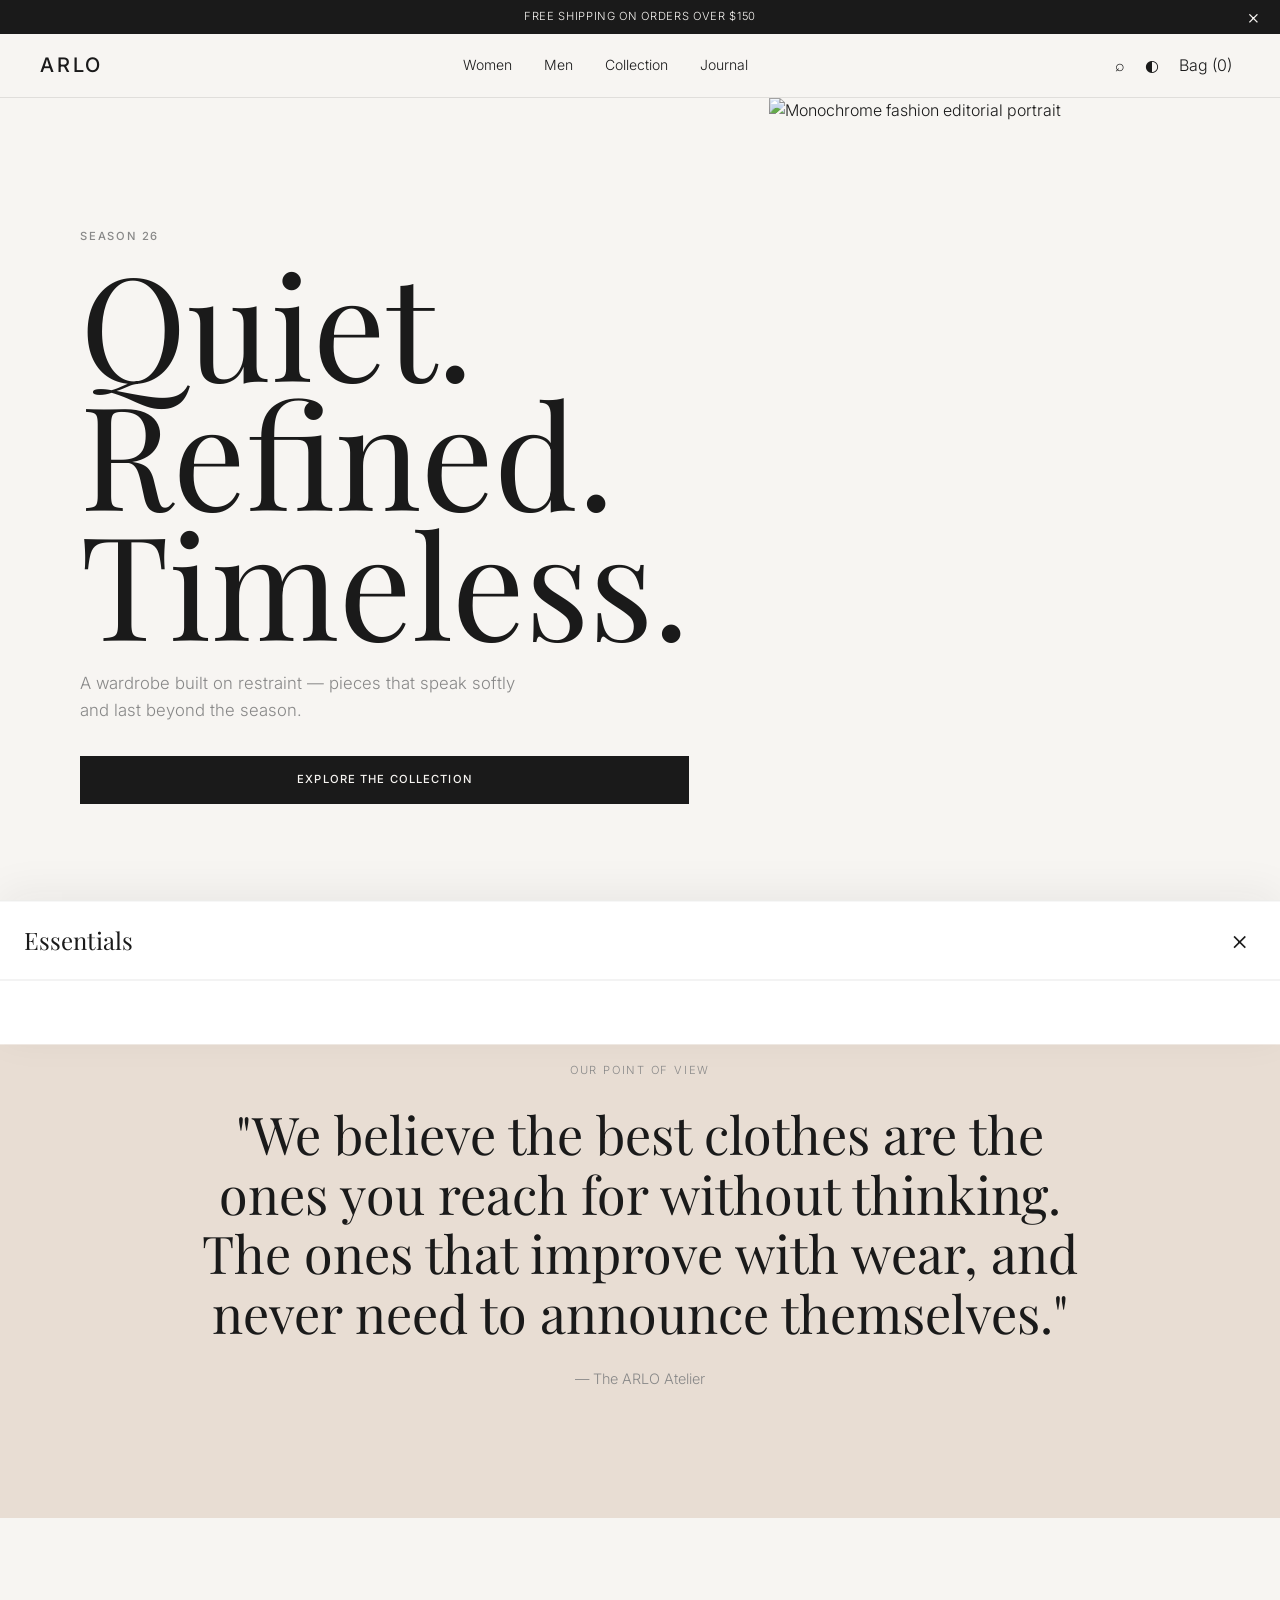
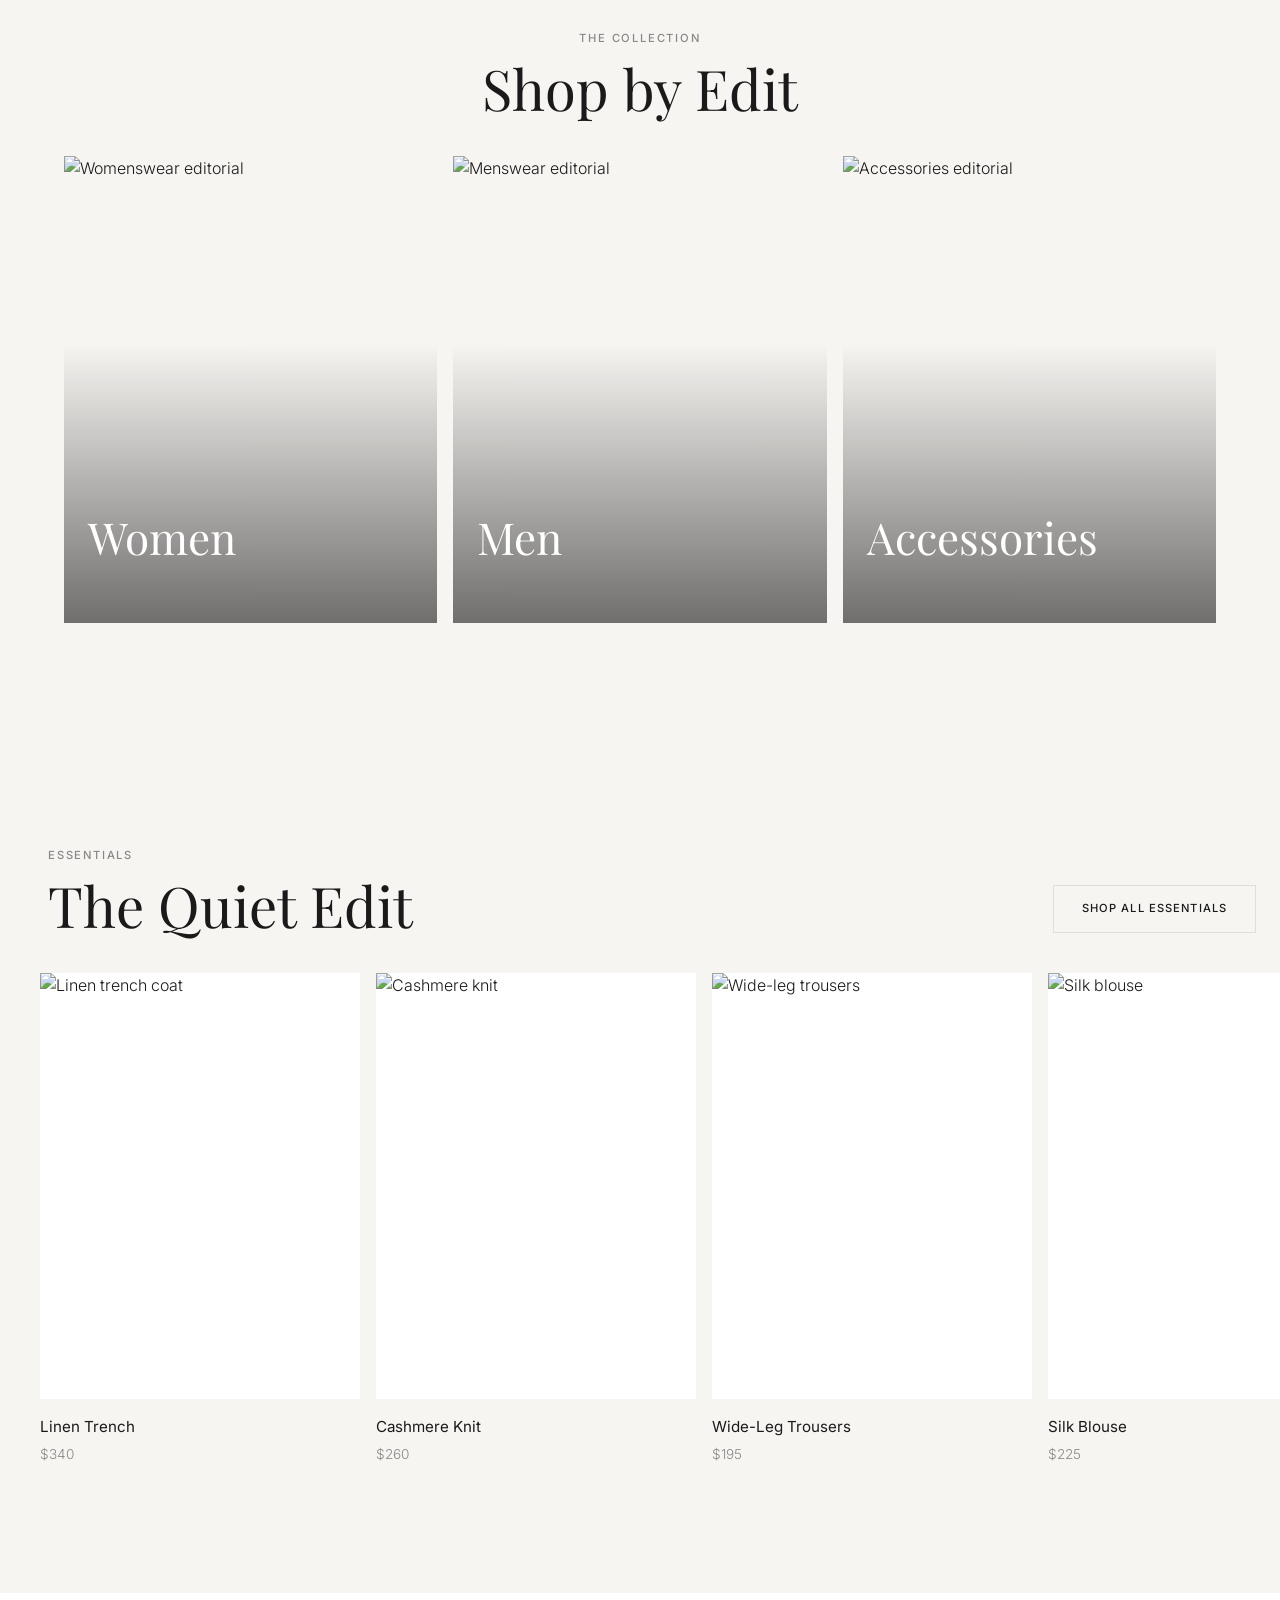
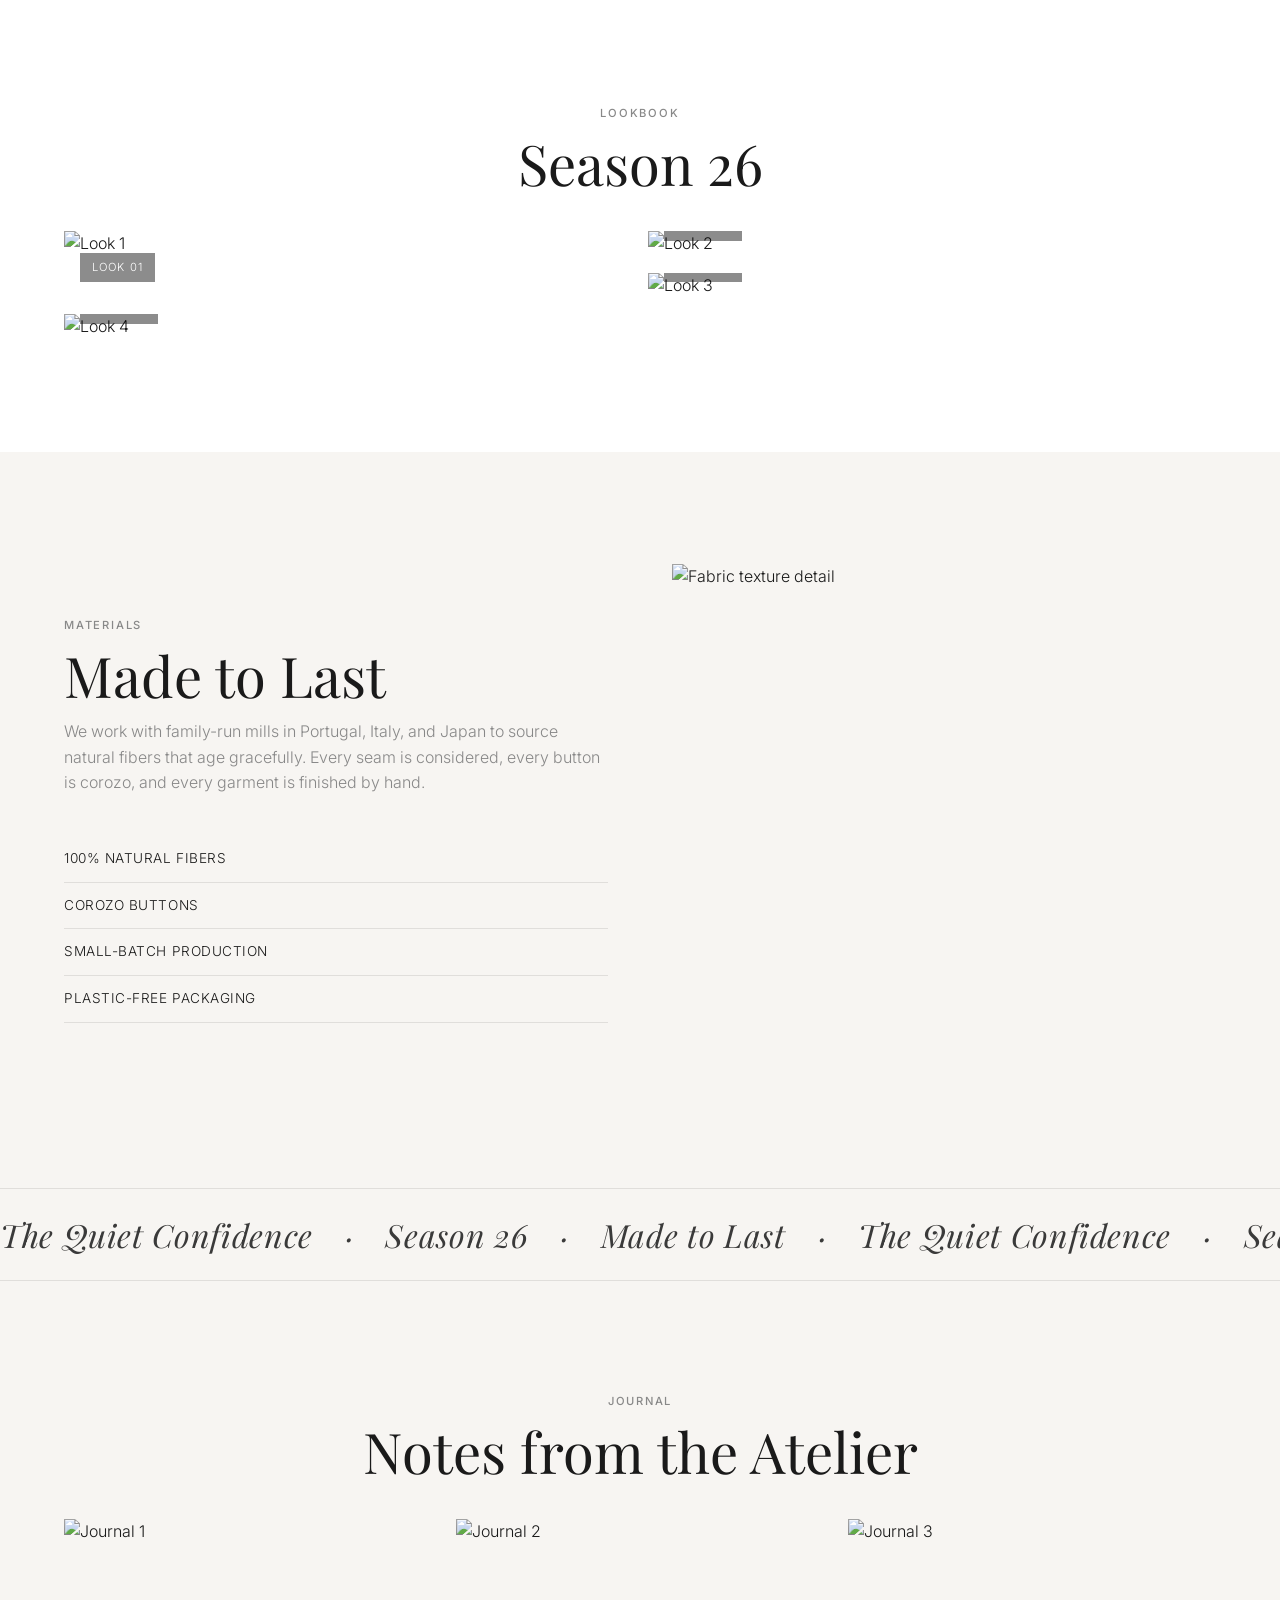
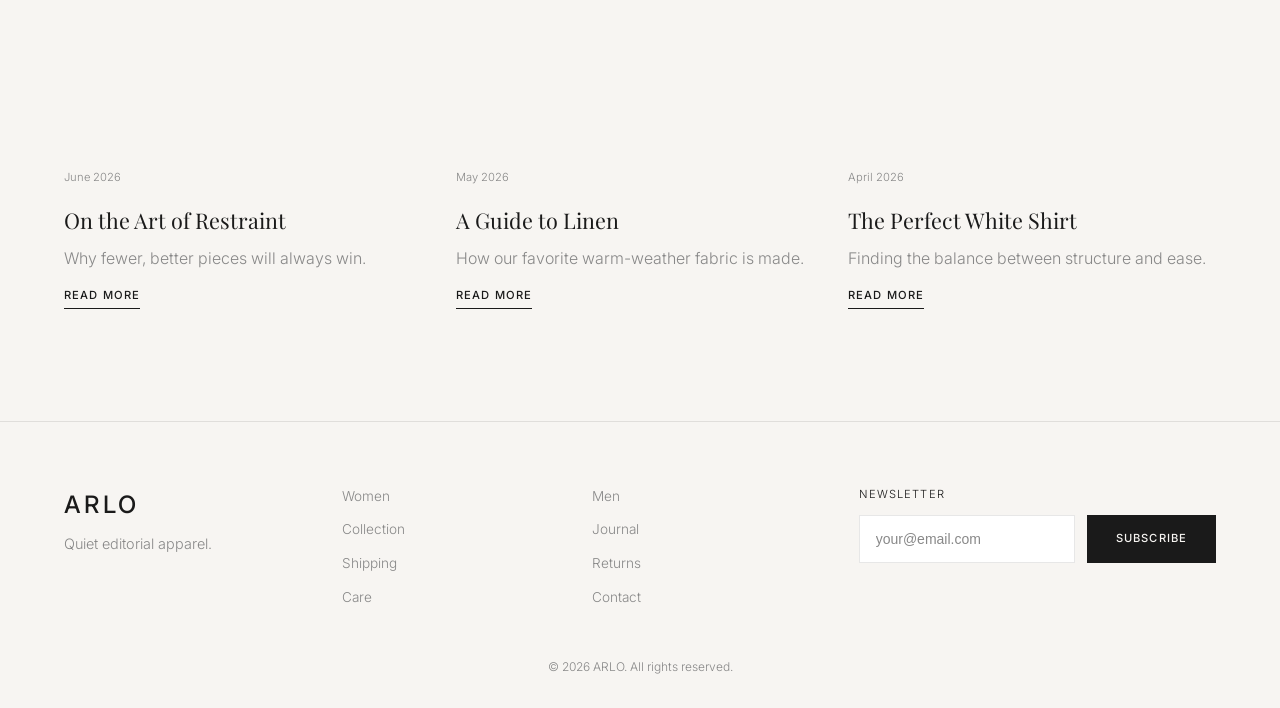
==== 01-arlo-editorial/index.html @ 158cc01c "Initial commit: 5 apparel e-commerce landing pages" ====
<!DOCTYPE html>
<html lang="en">
<head>
  <meta charset="UTF-8" />
  <meta name="viewport" content="width=device-width, initial-scale=1.0" />
  <title>ARLO — Quiet Editorial Apparel</title>
  <meta name="description" content="ARLO — quiet, monochrome editorial apparel built to last." />
  <link rel="preconnect" href="https://fonts.googleapis.com" />
  <link rel="preconnect" href="https://fonts.gstatic.com" crossorigin />
  <link href="https://fonts.googleapis.com/css2?family=Inter:wght@300;400;500&family=Playfair+Display:ital,wght@0,400;0,500;0,600;1,400;1,500&display=swap" rel="stylesheet" />
  <link rel="stylesheet" href="styles.css" />
</head>
<body>
  <div class="utility-bar" id="utility-bar" role="banner">
    <p>Free shipping on orders over $150</p>
    <button class="utility-close" id="utility-close" aria-label="Close announcement">×</button>
  </div>

  <header class="site-header" role="banner">
    <a href="#" class="logo" aria-label="ARLO home">ARLO</a>
    <nav class="main-nav" aria-label="Primary">
      <a href="#women">Women</a>
      <a href="#men">Men</a>
      <a href="#collection">Collection</a>
      <a href="#journal">Journal</a>
    </nav>
    <div class="header-actions">
      <button class="icon-btn" aria-label="Search">⌕</button>
      <button class="icon-btn" id="theme-toggle" aria-label="Toggle light and dark theme">◐</button>
      <button class="icon-btn" id="bag-btn" aria-label="Shopping bag">Bag (<span id="bag-count">0</span>)</button>
    </div>
  </header>

  <main id="main-content">
    <section class="split-hero" aria-label="Hero">
      <div class="split-hero__text">
        <p class="eyebrow">Season 26</p>
        <h1 class="split-hero__title">
          <span>Quiet.</span>
          <span>Refined.</span>
          <span>Timeless.</span>
        </h1>
        <p class="split-hero__copy">A wardrobe built on restraint — pieces that speak softly and last beyond the season.</p>
        <a href="#collection" class="btn">Explore the Collection</a>
      </div>
      <div class="split-hero__media">
        <img src="https://images.unsplash.com/photo-1509631179647-0177331693ae?auto=format&fit=crop&w=1600&q=80" alt="Monochrome fashion editorial portrait" />
      </div>
    </section>

    <section class="manifesto" aria-labelledby="manifesto-heading">
      <div class="manifesto__inner">
        <p class="manifesto__label">Our point of view</p>
        <h2 id="manifesto-heading" class="manifesto__quote">"We believe the best clothes are the ones you reach for without thinking. The ones that improve with wear, and never need to announce themselves."</h2>
        <p class="manifesto__sig">— The ARLO Atelier</p>
      </div>
    </section>

    <section class="categories" id="collection" aria-labelledby="categories-heading">
      <div class="section-header">
        <p class="eyebrow">The Collection</p>
        <h2 id="categories-heading" class="section-title">Shop by Edit</h2>
      </div>
      <div class="categories__grid">
        <a href="#" class="category-card">
          <img src="https://images.unsplash.com/photo-1515886657613-9f3515b0c78f?auto=format&fit=crop&w=800&q=80" alt="Womenswear editorial" />
          <div class="category-card__overlay">
            <span class="category-card__title">Women</span>
            <span class="category-card__cta">Explore →</span>
          </div>
        </a>
        <a href="#" class="category-card">
          <img src="https://images.unsplash.com/photo-1490481651871-ab68de25d43d?auto=format&fit=crop&w=800&q=80" alt="Menswear editorial" />
          <div class="category-card__overlay">
            <span class="category-card__title">Men</span>
            <span class="category-card__cta">Explore →</span>
          </div>
        </a>
        <a href="#" class="category-card">
          <img src="https://images.unsplash.com/photo-1550614000-4b9519e020c9?auto=format&fit=crop&w=800&q=80" alt="Accessories editorial" />
          <div class="category-card__overlay">
            <span class="category-card__title">Accessories</span>
            <span class="category-card__cta">Explore →</span>
          </div>
        </a>
      </div>
    </section>

    <section class="feature-products" aria-labelledby="feature-products-heading">
      <div class="feature-products__header">
        <div>
          <p class="eyebrow">Essentials</p>
          <h2 id="feature-products-heading" class="section-title">The Quiet Edit</h2>
        </div>
        <button class="btn btn--ghost" id="open-drawer">Shop All Essentials</button>
      </div>
      <div class="feature-products__scroll" id="feature-scroll">
        <article class="feature-product">
          <div class="feature-product__media">
            <img src="https://images.unsplash.com/photo-1544022613-e87ca75a784a?auto=format&fit=crop&w=600&q=80" alt="Linen trench coat" />
          </div>
          <h3>Linen Trench</h3>
          <p class="feature-product__price">$340</p>
        </article>
        <article class="feature-product">
          <div class="feature-product__media">
            <img src="https://images.unsplash.com/photo-1576566588028-4147f3842f27?auto=format&fit=crop&w=600&q=80" alt="Cashmere knit" />
          </div>
          <h3>Cashmere Knit</h3>
          <p class="feature-product__price">$260</p>
        </article>
        <article class="feature-product">
          <div class="feature-product__media">
            <img src="https://images.unsplash.com/photo-1594633312681-425c7b97ccd1?auto=format&fit=crop&w=600&q=80" alt="Wide-leg trousers" />
          </div>
          <h3>Wide-Leg Trousers</h3>
          <p class="feature-product__price">$195</p>
        </article>
        <article class="feature-product">
          <div class="feature-product__media">
            <img src="https://images.unsplash.com/photo-1564257631407-4deb1f99d992?auto=format&fit=crop&w=600&q=80" alt="Silk blouse" />
          </div>
          <h3>Silk Blouse</h3>
          <p class="feature-product__price">$225</p>
        </article>
        <article class="feature-product">
          <div class="feature-product__media">
            <img src="https://images.unsplash.com/photo-1434389677669-e08b4cac3105?auto=format&fit=crop&w=600&q=80" alt="Merino scarf" />
          </div>
          <h3>Merino Scarf</h3>
          <p class="feature-product__price">$95</p>
        </article>
        <article class="feature-product">
          <div class="feature-product__media">
            <img src="https://images.unsplash.com/photo-1591047139829-d91aecb6caea?auto=format&fit=crop&w=600&q=80" alt="Tailored blazer" />
          </div>
          <h3>Tailored Blazer</h3>
          <p class="feature-product__price">$420</p>
        </article>
      </div>
    </section>

    <section class="lookbook" aria-labelledby="lookbook-heading">
      <div class="lookbook__header">
        <p class="eyebrow">Lookbook</p>
        <h2 id="lookbook-heading" class="section-title">Season 26</h2>
      </div>
      <div class="lookbook__grid">
        <figure class="lookbook__item lookbook__item--tall">
          <img src="https://images.unsplash.com/photo-1485968579580-b6d095142e6e?auto=format&fit=crop&w=800&q=80" alt="Look 1" />
          <figcaption>Look 01</figcaption>
        </figure>
        <figure class="lookbook__item">
          <img src="https://images.unsplash.com/photo-1469334031218-e382a71b716b?auto=format&fit=crop&w=800&q=80" alt="Look 2" />
          <figcaption>Look 02</figcaption>
        </figure>
        <figure class="lookbook__item">
          <img src="https://images.unsplash.com/photo-1525507119028-ed4c629a60a3?auto=format&fit=crop&w=800&q=80" alt="Look 3" />
          <figcaption>Look 03</figcaption>
        </figure>
        <figure class="lookbook__item lookbook__item--wide">
          <img src="https://images.unsplash.com/photo-1445205170230-053b83016050?auto=format&fit=crop&w=1200&q=80" alt="Look 4" />
          <figcaption>Look 04</figcaption>
        </figure>
      </div>
    </section>

    <section class="craft" aria-labelledby="craft-heading">
      <div class="craft__inner">
        <div class="craft__text">
          <p class="eyebrow">Materials</p>
          <h2 id="craft-heading" class="section-title">Made to Last</h2>
          <p>We work with family-run mills in Portugal, Italy, and Japan to source natural fibers that age gracefully. Every seam is considered, every button is corozo, and every garment is finished by hand.</p>
          <ul class="craft__list">
            <li>100% natural fibers</li>
            <li>Corozo buttons</li>
            <li>Small-batch production</li>
            <li>Plastic-free packaging</li>
          </ul>
        </div>
        <div class="craft__media">
          <img src="https://images.unsplash.com/photo-1558171813-4c088753af8f?auto=format&fit=crop&w=1000&q=80" alt="Fabric texture detail" />
        </div>
      </div>
    </section>

    <section class="marquee" aria-label="Scrolling tagline">
      <div class="marquee-track">
        <span>The Quiet Confidence</span>
        <span>·</span>
        <span>Season 26</span>
        <span>·</span>
        <span>Made to Last</span>
        <span>·</span>
        <span>The Quiet Confidence</span>
        <span>·</span>
        <span>Season 26</span>
        <span>·</span>
        <span>Made to Last</span>
        <span>·</span>
      </div>
    </section>

    <section class="journal" id="journal" aria-labelledby="journal-heading">
      <div class="section-header">
        <p class="eyebrow">Journal</p>
        <h2 id="journal-heading" class="section-title">Notes from the Atelier</h2>
      </div>
      <div class="journal__grid">
        <article class="journal-card">
          <img src="https://images.unsplash.com/photo-1503342217505-b0a15ec3261c?auto=format&fit=crop&w=800&q=80" alt="Journal 1" />
          <p class="journal-card__date">June 2026</p>
          <h3>On the Art of Restraint</h3>
          <p>Why fewer, better pieces will always win.</p>
          <a href="#" class="text-link">Read more</a>
        </article>
        <article class="journal-card">
          <img src="https://images.unsplash.com/photo-1529139574466-a302d27c1d8b?auto=format&fit=crop&w=800&q=80" alt="Journal 2" />
          <p class="journal-card__date">May 2026</p>
          <h3>A Guide to Linen</h3>
          <p>How our favorite warm-weather fabric is made.</p>
          <a href="#" class="text-link">Read more</a>
        </article>
        <article class="journal-card">
          <img src="https://images.unsplash.com/photo-1483985988355-763728e1935b?auto=format&fit=crop&w=800&q=80" alt="Journal 3" />
          <p class="journal-card__date">April 2026</p>
          <h3>The Perfect White Shirt</h3>
          <p>Finding the balance between structure and ease.</p>
          <a href="#" class="text-link">Read more</a>
        </article>
      </div>
    </section>
  </main>

  <footer class="site-footer" role="contentinfo">
    <div class="site-footer__grid">
      <div>
        <p class="footer-logo">ARLO</p>
        <p class="footer-tagline">Quiet editorial apparel.</p>
      </div>
      <nav class="footer-links" aria-label="Footer">
        <a href="#">Women</a>
        <a href="#">Men</a>
        <a href="#">Collection</a>
        <a href="#">Journal</a>
        <a href="#">Shipping</a>
        <a href="#">Returns</a>
        <a href="#">Care</a>
        <a href="#">Contact</a>
      </nav>
      <form class="newsletter" onsubmit="event.preventDefault();">
        <label for="newsletter-email">Newsletter</label>
        <div class="newsletter__row">
          <input id="newsletter-email" type="email" placeholder="your@email.com" autocomplete="email" />
          <button type="submit" class="btn">Subscribe</button>
        </div>
      </form>
    </div>
    <p class="copyright">© 2026 ARLO. All rights reserved.</p>
  </footer>

  <div class="drawer-backdrop" id="drawer-backdrop" aria-hidden="true"></div>
  <aside class="product-drawer" id="product-drawer" role="dialog" aria-modal="true" aria-labelledby="drawer-title" aria-hidden="true">
    <div class="drawer-header">
      <h2 id="drawer-title">Essentials</h2>
      <button class="drawer-close" id="drawer-close" aria-label="Close drawer">×</button>
    </div>
    <div class="drawer-grid" id="drawer-grid">
      <!-- Populated by JS -->
    </div>
  </aside>

  <script src="script.js"></script>
</body>
</html>
---- 01-arlo-editorial/styles.css ----
:root {
  --bg: #F7F5F2;
  --text: #1A1A1A;
  --text-inverse: #F7F5F2;
  --accent: #E8DDD3;
  --muted: #888888;
  --surface: #FFFFFF;
  --surface-raised: #FFFFFF;
  --border: rgba(26, 26, 26, 0.10);
  --overlay: rgba(26, 26, 26, 0.35);
  --shadow: rgba(26, 26, 26, 0.06);

  --font-serif: "Playfair Display", Georgia, serif;
  --font-sans: "Inter", system-ui, -apple-system, BlinkMacSystemFont, "Segoe UI", Roboto, sans-serif;

  --ease-out: cubic-bezier(0.25, 0.46, 0.45, 0.94);
  --header-height: 4rem;
}

[data-theme="dark"] {
  --bg: #1A1A1A;
  --text: #F7F5F2;
  --text-inverse: #1A1A1A;
  --accent: #2A2A2A;
  --muted: #999999;
  --surface: #222222;
  --surface-raised: #2A2A2A;
  --border: rgba(247, 245, 242, 0.10);
  --overlay: rgba(0, 0, 0, 0.55);
  --shadow: rgba(0, 0, 0, 0.35);
}

* { box-sizing: border-box; }

html { scroll-behavior: smooth; }

body {
  margin: 0;
  font-family: var(--font-sans);
  font-weight: 300;
  color: var(--text);
  background: var(--bg);
  line-height: 1.6;
  transition: background-color 0.35s var(--ease-out), color 0.35s var(--ease-out);
}

img { display: block; max-width: 100%; height: auto; }
button { font: inherit; cursor: pointer; }
a { color: inherit; text-decoration: none; }

:focus-visible { outline: 2px solid var(--text); outline-offset: 2px; }

.sr-only {
  position: absolute; width: 1px; height: 1px; padding: 0; margin: -1px;
  overflow: hidden; clip: rect(0, 0, 0, 0); white-space: nowrap; border: 0;
}

/* Utility bar */
.utility-bar {
  position: relative;
  display: flex; align-items: center; justify-content: center;
  padding: 0.5rem 1rem;
  font-size: 0.7rem; letter-spacing: 0.06em; text-transform: uppercase;
  background: var(--text); color: var(--text-inverse);
  transition: margin 0.3s var(--ease-out), opacity 0.3s var(--ease-out);
}
.utility-bar.is-hidden { opacity: 0; margin-top: -2rem; pointer-events: none; }
.utility-bar p { margin: 0; }
.utility-close {
  position: absolute; right: 0.75rem; top: 50%; transform: translateY(-50%);
  background: transparent; border: none; color: inherit; font-size: 1.25rem;
  line-height: 1; padding: 0.25rem 0.5rem;
}

/* Header */
.site-header {
  position: sticky; top: 0; z-index: 100;
  display: flex; align-items: center; justify-content: space-between;
  height: var(--header-height); padding: 0 1rem;
  background: rgba(247, 245, 242, 0.92);
  border-bottom: 1px solid var(--border);
  backdrop-filter: blur(8px);
  transition: background-color 0.35s var(--ease-out), border-color 0.35s var(--ease-out);
}
[data-theme="dark"] .site-header { background: rgba(26, 26, 26, 0.92); }

.logo {
  font-family: var(--font-sans); font-size: 1.25rem; font-weight: 500;
  letter-spacing: 0.14em;
}
.main-nav { display: none; gap: 2rem; font-size: 0.875rem; }
.main-nav a { position: relative; padding: 0.25rem 0; }
.main-nav a::after {
  content: ""; position: absolute; left: 0; bottom: 0; width: 0; height: 1px;
  background: currentColor; transition: width 0.25s var(--ease-out);
}
.main-nav a:hover::after, .main-nav a:focus-visible::after { width: 100%; }

.header-actions { display: flex; align-items: center; gap: 0.25rem; }
.icon-btn {
  background: transparent; border: none; color: var(--text); padding: 0.5rem;
  font-size: 1rem; line-height: 1; transition: opacity 0.2s;
}
.icon-btn:hover { opacity: 0.6; }

/* Buttons */
.btn {
  display: inline-flex; align-items: center; justify-content: center;
  padding: 0.875rem 1.75rem;
  font-size: 0.7rem; font-weight: 500; letter-spacing: 0.1em; text-transform: uppercase;
  border: 1px solid var(--text); background: var(--text); color: var(--text-inverse);
  transition: transform 0.2s var(--ease-out), background-color 0.2s, color 0.2s;
}
.btn:hover { transform: translateY(-1px); }
.btn--ghost {
  background: transparent; color: var(--text); border-color: var(--border);
}
.btn--ghost:hover { background: var(--text); color: var(--text-inverse); }

/* Shared section header */
.section-header { padding: 0 1.5rem 2.5rem; text-align: center; }
.section-title {
  font-family: var(--font-serif); font-size: clamp(2rem, 5vw, 3.5rem);
  font-weight: 400; line-height: 1; margin: 0;
}
.eyebrow {
  margin: 0 0 0.75rem; font-size: 0.7rem; font-weight: 500;
  letter-spacing: 0.16em; text-transform: uppercase; color: var(--muted);
}

/* Split hero */
.split-hero {
  display: grid; min-height: calc(100vh - var(--header-height));
}
.split-hero__text {
  display: flex; flex-direction: column; justify-content: center;
  padding: 3rem 1.5rem; order: 2;
}
.split-hero__title {
  font-family: var(--font-serif); font-size: clamp(3rem, 14vw, 9rem);
  font-weight: 400; line-height: 0.9; margin: 0 0 1.5rem;
}
.split-hero__title span { display: block; }
.split-hero__copy {
  max-width: 28rem; margin: 0 0 2rem; font-size: 1.05rem; color: var(--muted);
}
.split-hero__media { order: 1; min-height: 50vh; overflow: hidden; }
.split-hero__media img { width: 100%; height: 100%; object-fit: cover; filter: grayscale(20%); }

/* Manifesto */
.manifesto {
  padding: 5rem 1.5rem; background: var(--accent); text-align: center;
}
.manifesto__inner { max-width: 58rem; margin: 0 auto; }
.manifesto__label {
  font-size: 0.7rem; letter-spacing: 0.16em; text-transform: uppercase; color: var(--muted); margin: 0 0 1.5rem;
}
.manifesto__quote {
  font-family: var(--font-serif); font-size: clamp(1.75rem, 5vw, 3.25rem);
  font-weight: 400; line-height: 1.15; margin: 0 0 1.5rem;
}
.manifesto__sig { font-size: 0.9rem; color: var(--muted); margin: 0; }

/* Categories */
.categories { padding: 5rem 1rem; }
.categories__grid {
  display: grid; gap: 1rem; max-width: 72rem; margin: 0 auto;
}
.category-card {
  position: relative; display: block; aspect-ratio: 4 / 5; overflow: hidden;
}
.category-card img {
  width: 100%; height: 100%; object-fit: cover; filter: grayscale(25%);
  transition: transform 0.7s var(--ease-out);
}
.category-card:hover img { transform: scale(1.05); }
.category-card__overlay {
  position: absolute; inset: 0; display: flex; flex-direction: column;
  justify-content: flex-end; padding: 1.5rem;
  background: linear-gradient(to top, rgba(0,0,0,0.55), transparent 60%);
  color: #fff;
}
.category-card__title {
  font-family: var(--font-serif); font-size: clamp(1.75rem, 4vw, 2.75rem);
  font-weight: 400; margin-bottom: 0.5rem;
}
.category-card__cta {
  font-size: 0.7rem; letter-spacing: 0.1em; text-transform: uppercase;
  transform: translateY(0.5rem); opacity: 0; transition: all 0.35s var(--ease-out);
}
.category-card:hover .category-card__cta { transform: translateY(0); opacity: 1; }

/* Feature products */
.feature-products { padding: 5rem 0 5rem 1rem; }
.feature-products__header {
  display: flex; flex-direction: column; gap: 1.25rem;
  padding: 0 1.5rem 2.5rem 0.5rem;
}
.feature-products__scroll {
  display: flex; gap: 1rem; overflow-x: auto; scroll-snap-type: x mandatory;
  padding-bottom: 1rem; padding-right: 1rem;
}
.feature-products__scroll::-webkit-scrollbar { height: 2px; }
.feature-products__scroll::-webkit-scrollbar-thumb { background: var(--border); }
.feature-product {
  flex: 0 0 75%; scroll-snap-align: start; max-width: 280px;
}
.feature-product__media {
  aspect-ratio: 3 / 4; overflow: hidden; margin-bottom: 1rem;
  background: var(--surface);
}
.feature-product__media img {
  width: 100%; height: 100%; object-fit: cover; filter: grayscale(15%);
  transition: transform 0.5s var(--ease-out);
}
.feature-product:hover .feature-product__media img { transform: scale(1.04); }
.feature-product h3 { font-size: 0.95rem; font-weight: 400; margin: 0 0 0.25rem; }
.feature-product__price { margin: 0; font-size: 0.85rem; color: var(--muted); }

/* Lookbook */
.lookbook { padding: 5rem 1rem; background: var(--surface); }
.lookbook__header { text-align: center; padding-bottom: 2.5rem; }
.lookbook__grid {
  display: grid; gap: 1rem; max-width: 72rem; margin: 0 auto;
}
.lookbook__item { position: relative; margin: 0; overflow: hidden; }
.lookbook__item img { width: 100%; height: 100%; object-fit: cover; filter: grayscale(15%); }
.lookbook__item figcaption {
  position: absolute; left: 1rem; bottom: 1rem;
  font-size: 0.7rem; letter-spacing: 0.1em; text-transform: uppercase;
  color: #fff; background: rgba(0,0,0,0.45); padding: 0.35rem 0.75rem;
}

/* Craft */
.craft { padding: 5rem 1.5rem; }
.craft__inner { display: grid; gap: 2.5rem; max-width: 72rem; margin: 0 auto; }
.craft__text { display: flex; flex-direction: column; justify-content: center; }
.craft__text p { color: var(--muted); max-width: 34rem; }
.craft__list {
  list-style: none; padding: 0; margin: 1.5rem 0 0;
  font-size: 0.85rem; letter-spacing: 0.04em; text-transform: uppercase;
}
.craft__list li { padding: 0.75rem 0; border-bottom: 1px solid var(--border); }
.craft__media img { width: 100%; height: 28rem; object-fit: cover; filter: grayscale(15%); }

/* Marquee */
.marquee {
  overflow: hidden; padding: 1.25rem 0;
  border-top: 1px solid var(--border); border-bottom: 1px solid var(--border);
}
.marquee-track {
  display: flex; gap: 2rem; width: max-content;
  font-family: var(--font-serif); font-size: clamp(1.25rem, 3vw, 2rem);
  font-style: italic; letter-spacing: 0.02em; white-space: nowrap;
  animation: marquee 24s linear infinite;
}
.marquee-track span { opacity: 0.85; }
@keyframes marquee { from { transform: translateX(0); } to { transform: translateX(-50%); } }

/* Journal */
.journal { padding: 5rem 1rem; }
.journal__grid {
  display: grid; gap: 1.5rem; max-width: 72rem; margin: 0 auto;
}
.journal-card { display: flex; flex-direction: column; }
.journal-card img {
  width: 100%; aspect-ratio: 16 / 10; object-fit: cover;
  filter: grayscale(15%); margin-bottom: 1.25rem;
}
.journal-card__date { font-size: 0.7rem; color: var(--muted); margin: 0 0 0.5rem; }
.journal-card h3 { font-family: var(--font-serif); font-size: 1.35rem; font-weight: 400; margin: 0 0 0.5rem; }
.journal-card p { color: var(--muted); margin: 0 0 1rem; }
.text-link {
  font-size: 0.7rem; font-weight: 500; letter-spacing: 0.1em; text-transform: uppercase;
  border-bottom: 1px solid var(--text); padding-bottom: 0.15rem; align-self: flex-start;
}
.text-link:hover { opacity: 0.6; }

/* Footer */
.site-footer {
  padding: 4rem 1.5rem 2rem; border-top: 1px solid var(--border);
}
.site-footer__grid {
  display: grid; gap: 2.5rem; max-width: 72rem; margin: 0 auto 3rem;
}
.footer-logo { font-size: 1.5rem; font-weight: 500; letter-spacing: 0.14em; margin: 0 0 0.5rem; }
.footer-tagline { font-size: 0.9rem; color: var(--muted); margin: 0; }
.footer-links {
  display: grid; grid-template-columns: repeat(2, 1fr); gap: 0.75rem 1.5rem;
  font-size: 0.85rem;
}
.footer-links a { color: var(--muted); transition: color 0.2s; }
.footer-links a:hover { color: var(--text); }
.newsletter label {
  display: block; font-size: 0.7rem; letter-spacing: 0.1em; text-transform: uppercase; margin-bottom: 0.75rem;
}
.newsletter__row { display: flex; flex-direction: column; gap: 0.75rem; }
.newsletter__row input {
  width: 100%; padding: 0.875rem 1rem; font-size: 0.875rem;
  background: var(--surface); color: var(--text); border: 1px solid var(--border);
}
.newsletter__row input::placeholder { color: var(--muted); }
.copyright { text-align: center; font-size: 0.75rem; color: var(--muted); margin: 0; }

/* Drawer */
.drawer-backdrop {
  position: fixed; inset: 0; z-index: 150; background: rgba(0, 0, 0, 0.4);
  opacity: 0; pointer-events: none; transition: opacity 0.35s var(--ease-out);
}
.drawer-backdrop.is-visible { opacity: 1; pointer-events: auto; }
.product-drawer {
  position: fixed; left: 0; right: 0; bottom: 0; z-index: 200; max-height: 85vh;
  background: var(--surface); border-top: 1px solid var(--border);
  box-shadow: 0 -8px 40px var(--shadow); transform: translateY(100%);
  transition: transform 0.4s var(--ease-out); overflow-y: auto;
}
.product-drawer.is-open { transform: translateY(0); }
.drawer-header {
  position: sticky; top: 0; display: flex; align-items: center; justify-content: space-between;
  padding: 1.25rem 1.5rem; background: var(--surface); border-bottom: 1px solid var(--border); z-index: 1;
}
.drawer-header h2 { font-family: var(--font-serif); font-size: 1.5rem; font-weight: 400; margin: 0; }
.drawer-close { background: transparent; border: none; color: var(--text); font-size: 1.75rem; line-height: 1; padding: 0.25rem 0.5rem; }
.drawer-grid { display: grid; gap: 1.5rem; padding: 1.5rem; }
.product-card { display: grid; gap: 0.75rem; }
.product-card img { width: 100%; aspect-ratio: 3 / 4; object-fit: cover; filter: grayscale(15%); }
.product-card h3 { font-size: 0.9375rem; font-weight: 400; margin: 0; }
.product-price { margin: 0; font-size: 0.875rem; color: var(--muted); }
.size-picker { display: flex; gap: 0.5rem; }
.size-picker button {
  flex: 1; padding: 0.5rem; font-size: 0.75rem; background: transparent;
  color: var(--text); border: 1px solid var(--border); transition: background-color 0.2s, border-color 0.2s;
}
.size-picker button.selected { background: var(--text); color: var(--text-inverse); border-color: var(--text); }
.add-to-bag { width: 100%; margin-top: 0.25rem; }
.add-to-bag.is-added { background: var(--surface); color: var(--text); }

/* Tablet */
@media (min-width: 640px) {
  .main-nav { display: flex; }
  .split-hero { grid-template-columns: 1fr 1fr; }
  .split-hero__text { order: 1; padding: 4rem; }
  .split-hero__media { order: 2; min-height: auto; }
  .categories__grid { grid-template-columns: repeat(3, 1fr); }
  .feature-product { flex: 0 0 45%; }
  .lookbook__grid { grid-template-columns: repeat(2, 1fr); }
  .lookbook__item--wide { grid-column: span 2; }
  .lookbook__item--tall { grid-row: span 2; }
  .craft__inner { grid-template-columns: 1fr 1fr; gap: 4rem; align-items: center; }
  .craft__media img { height: 100%; min-height: 32rem; }
  .journal__grid { grid-template-columns: repeat(3, 1fr); }
  .site-footer__grid { grid-template-columns: 1fr 2fr 1.5fr; align-items: start; }
  .newsletter__row { flex-direction: row; }
  .drawer-grid { grid-template-columns: repeat(2, 1fr); }
}

/* Desktop */
@media (min-width: 1024px) {
  .site-header { padding: 0 2.5rem; }
  .split-hero__text { padding: 5rem; }
  .manifesto { padding: 8rem 4rem; }
  .categories, .lookbook, .craft, .journal { padding: 7rem 2.5rem; }
  .feature-products { padding: 7rem 0 7rem 2.5rem; }
  .feature-products__header { flex-direction: row; justify-content: space-between; align-items: flex-end; }
  .feature-product { flex: 0 0 30%; max-width: 320px; }
  .drawer-grid { grid-template-columns: repeat(4, 1fr); padding: 2rem; }
}

@media (prefers-reduced-motion: reduce) {
  *, *::before, *::after { animation-duration: 0.01ms !important; animation-iteration-count: 1 !important; transition-duration: 0.01ms !important; }
  html { scroll-behavior: auto; }
}
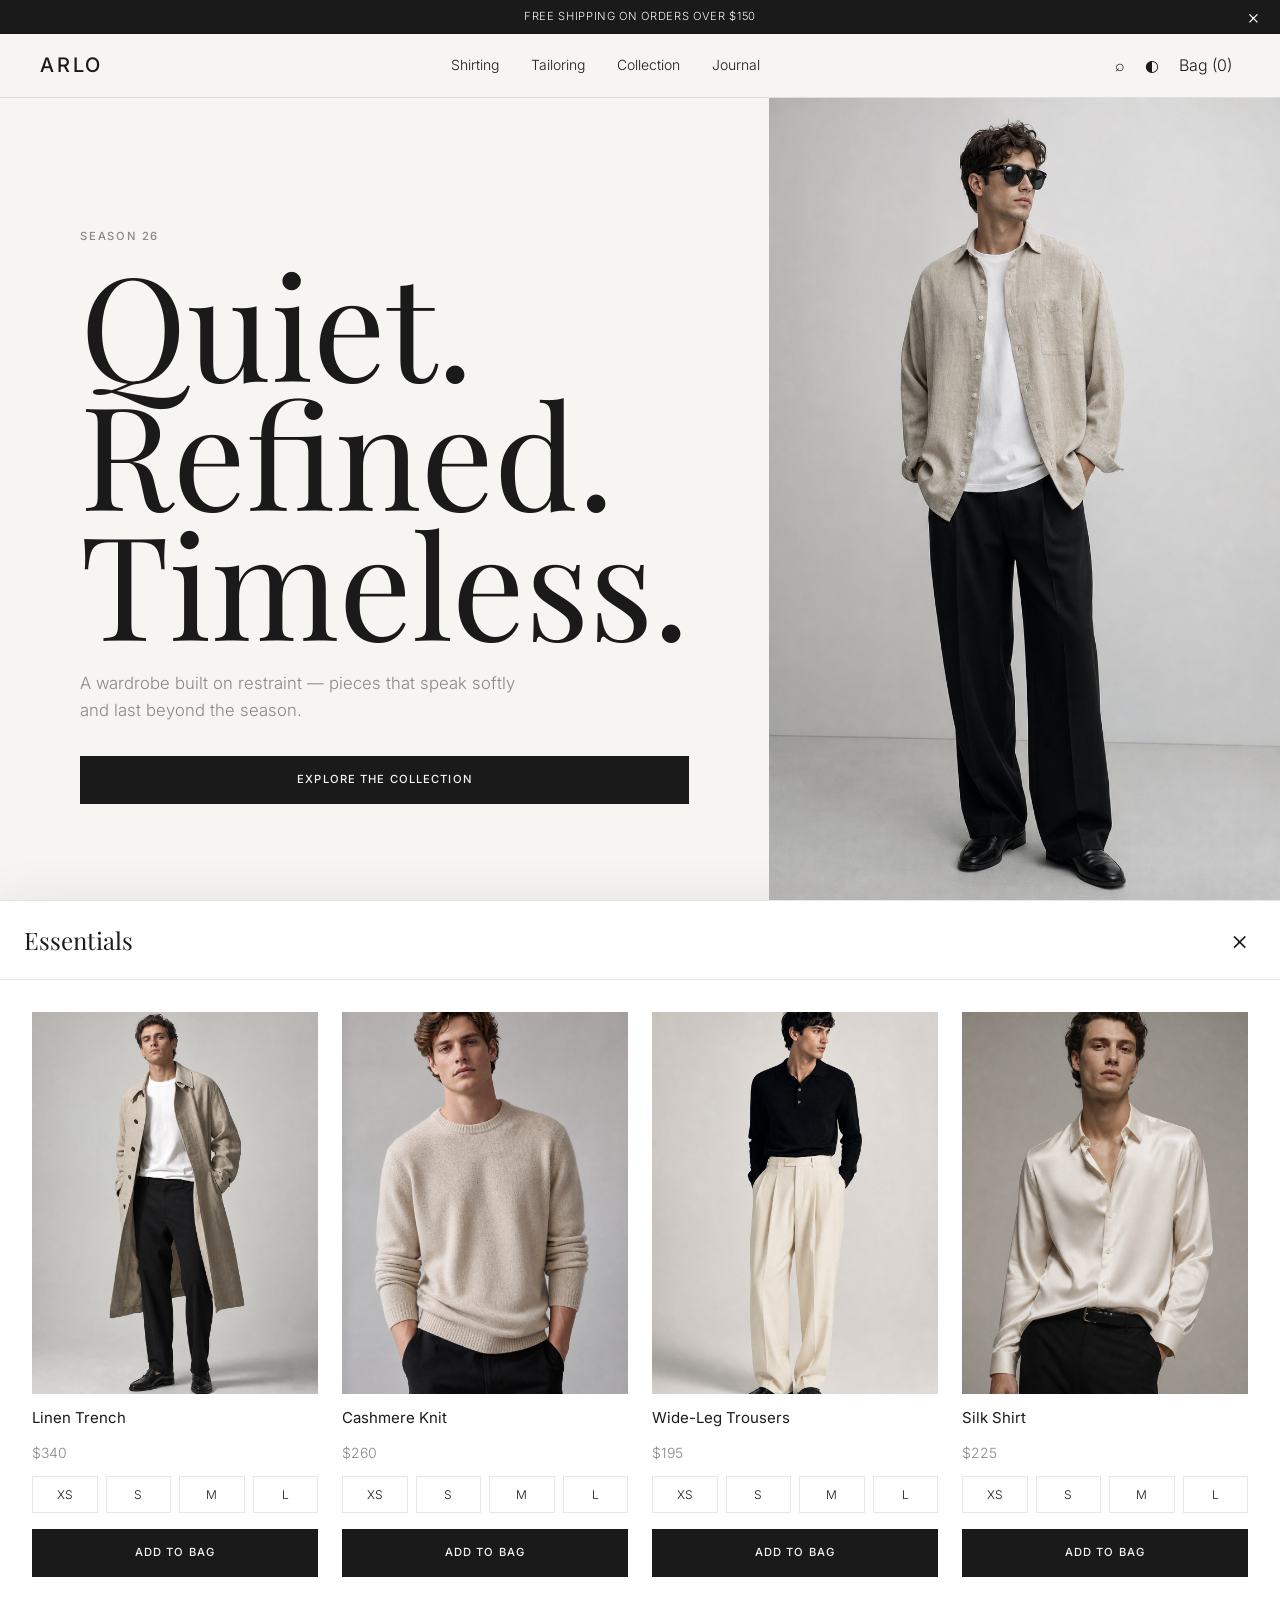
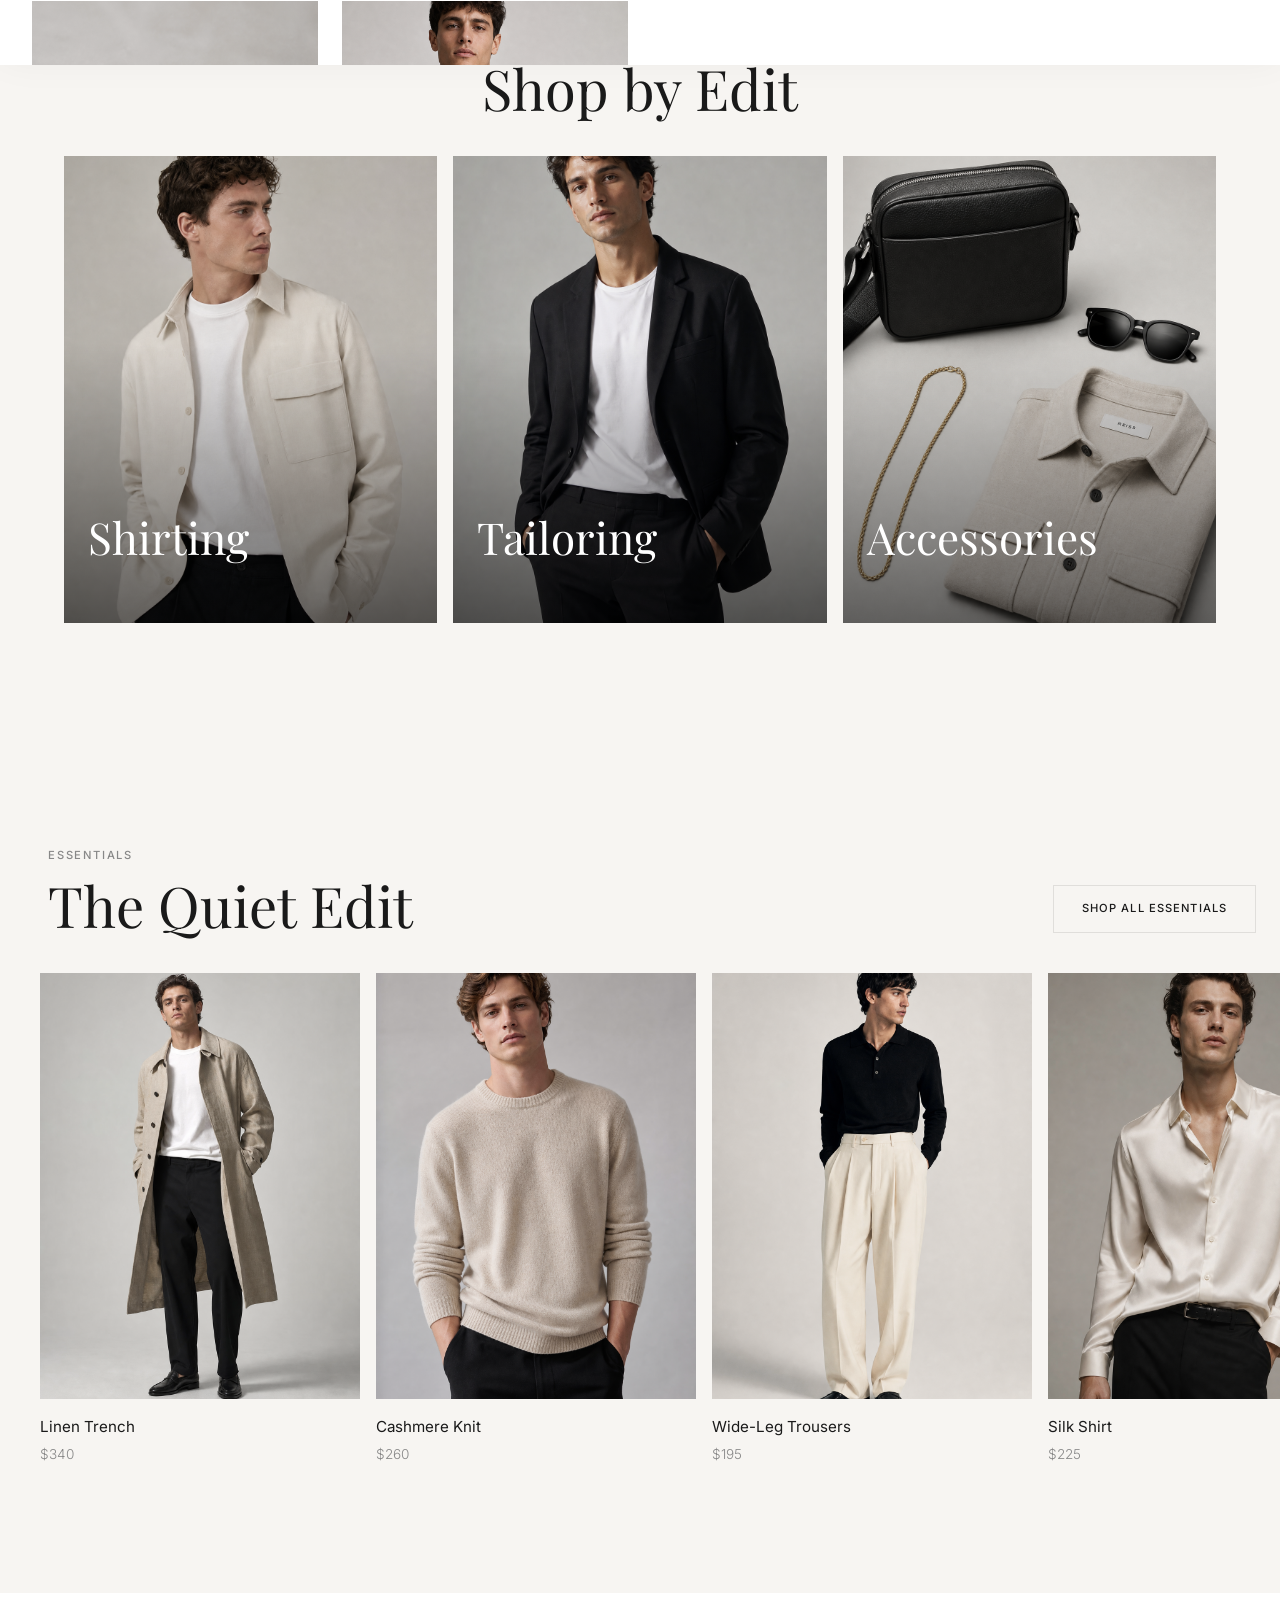
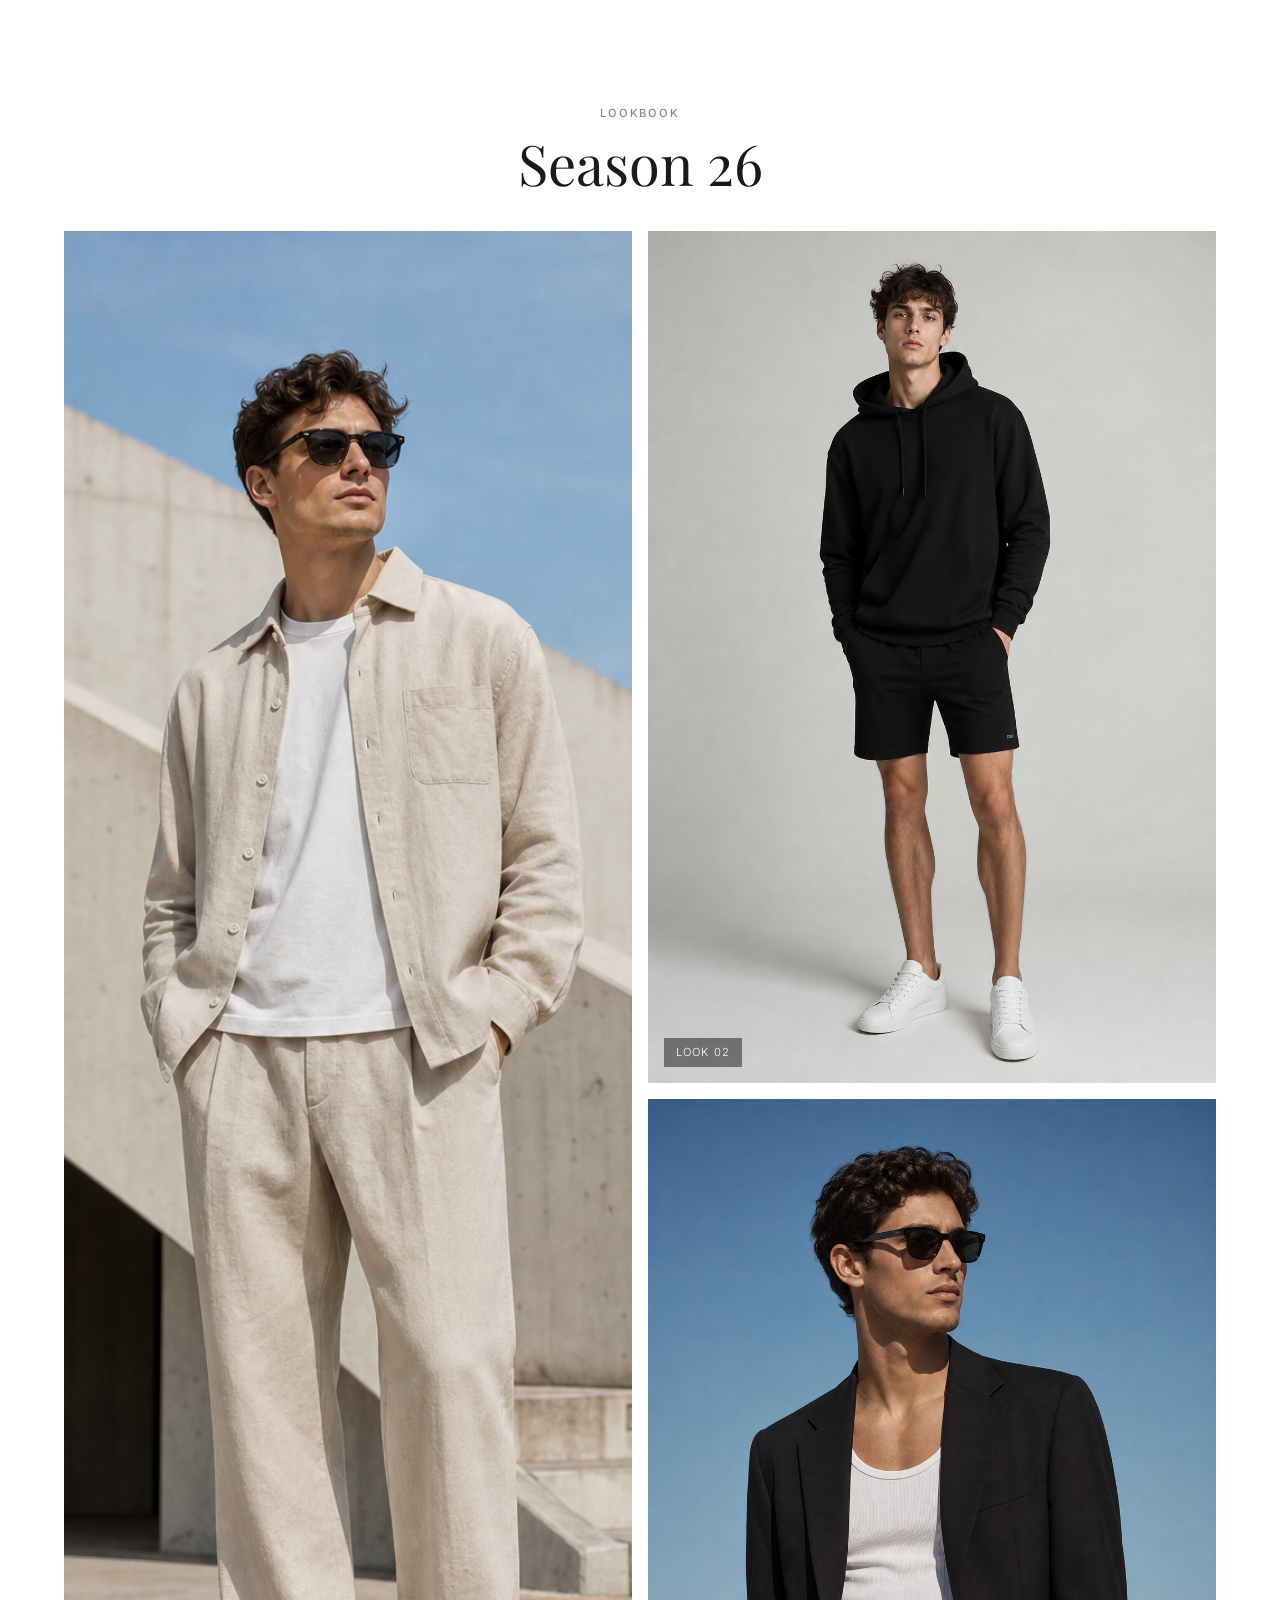
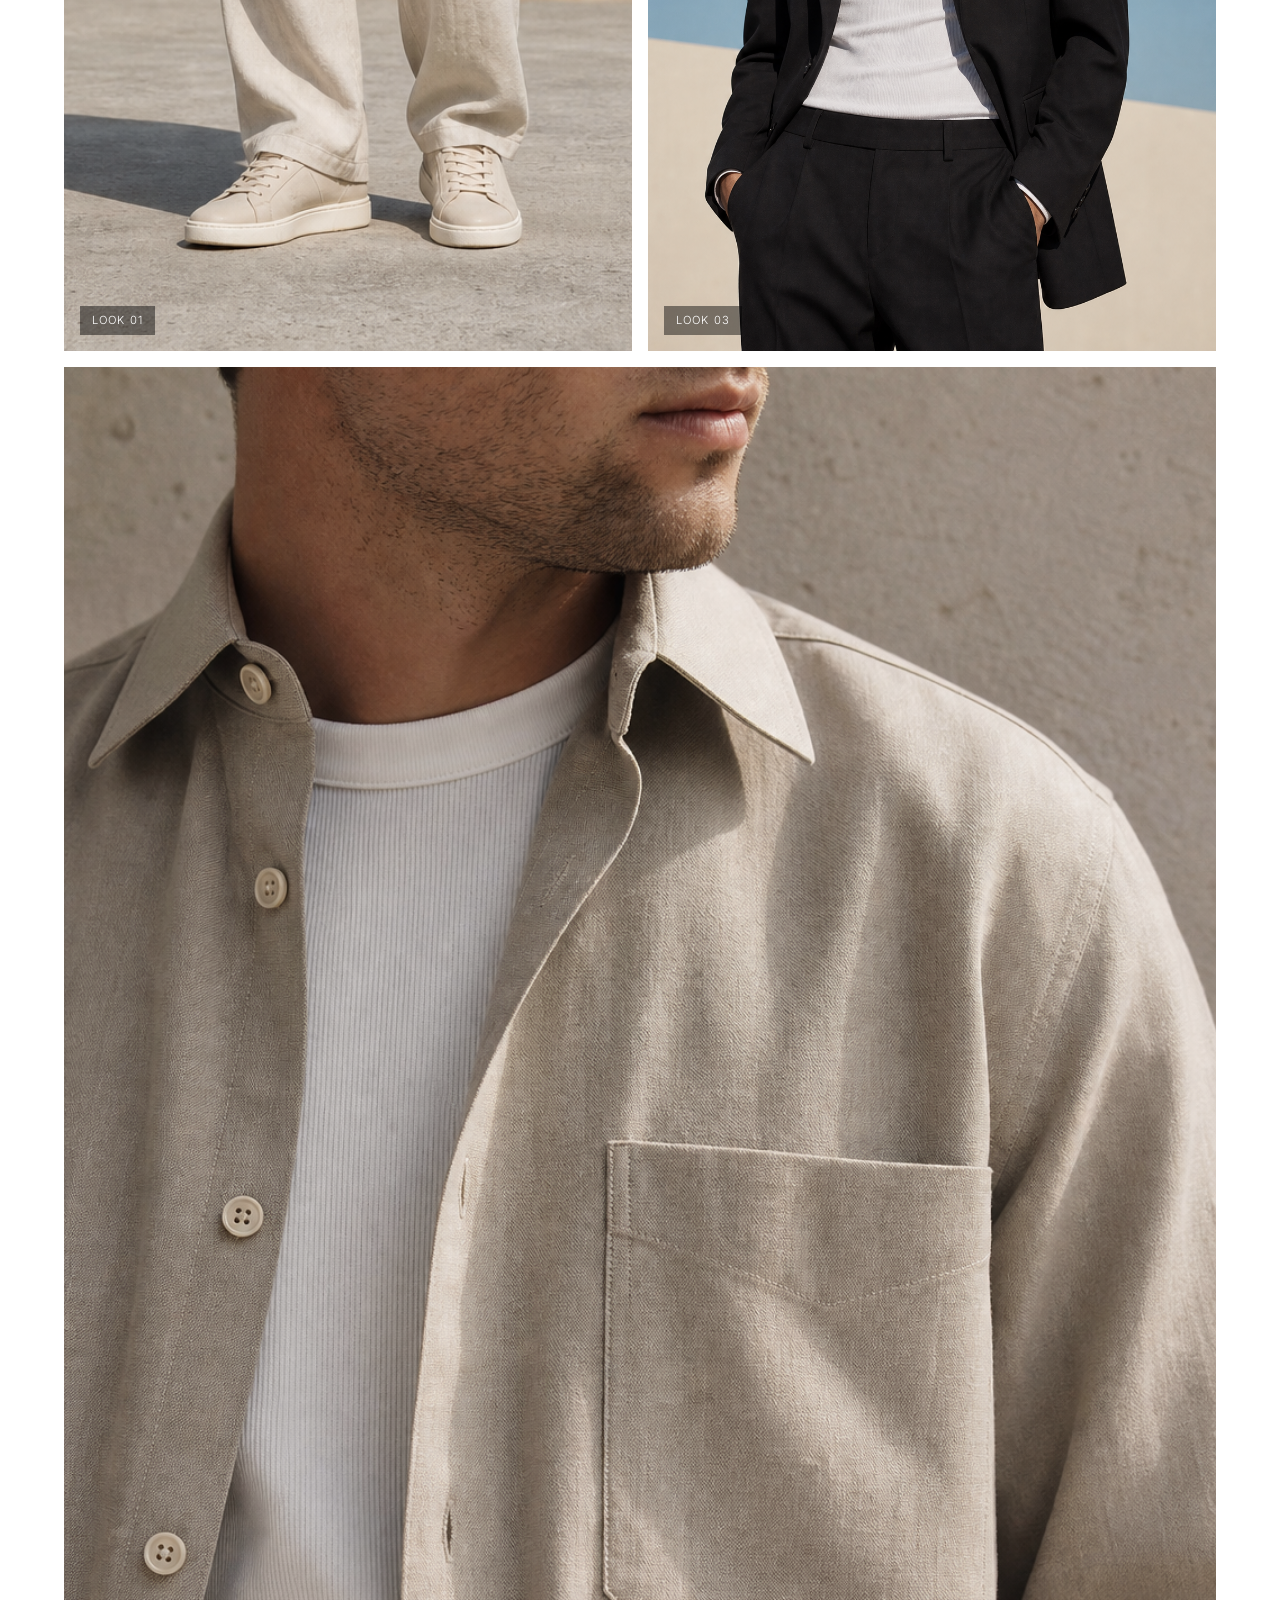
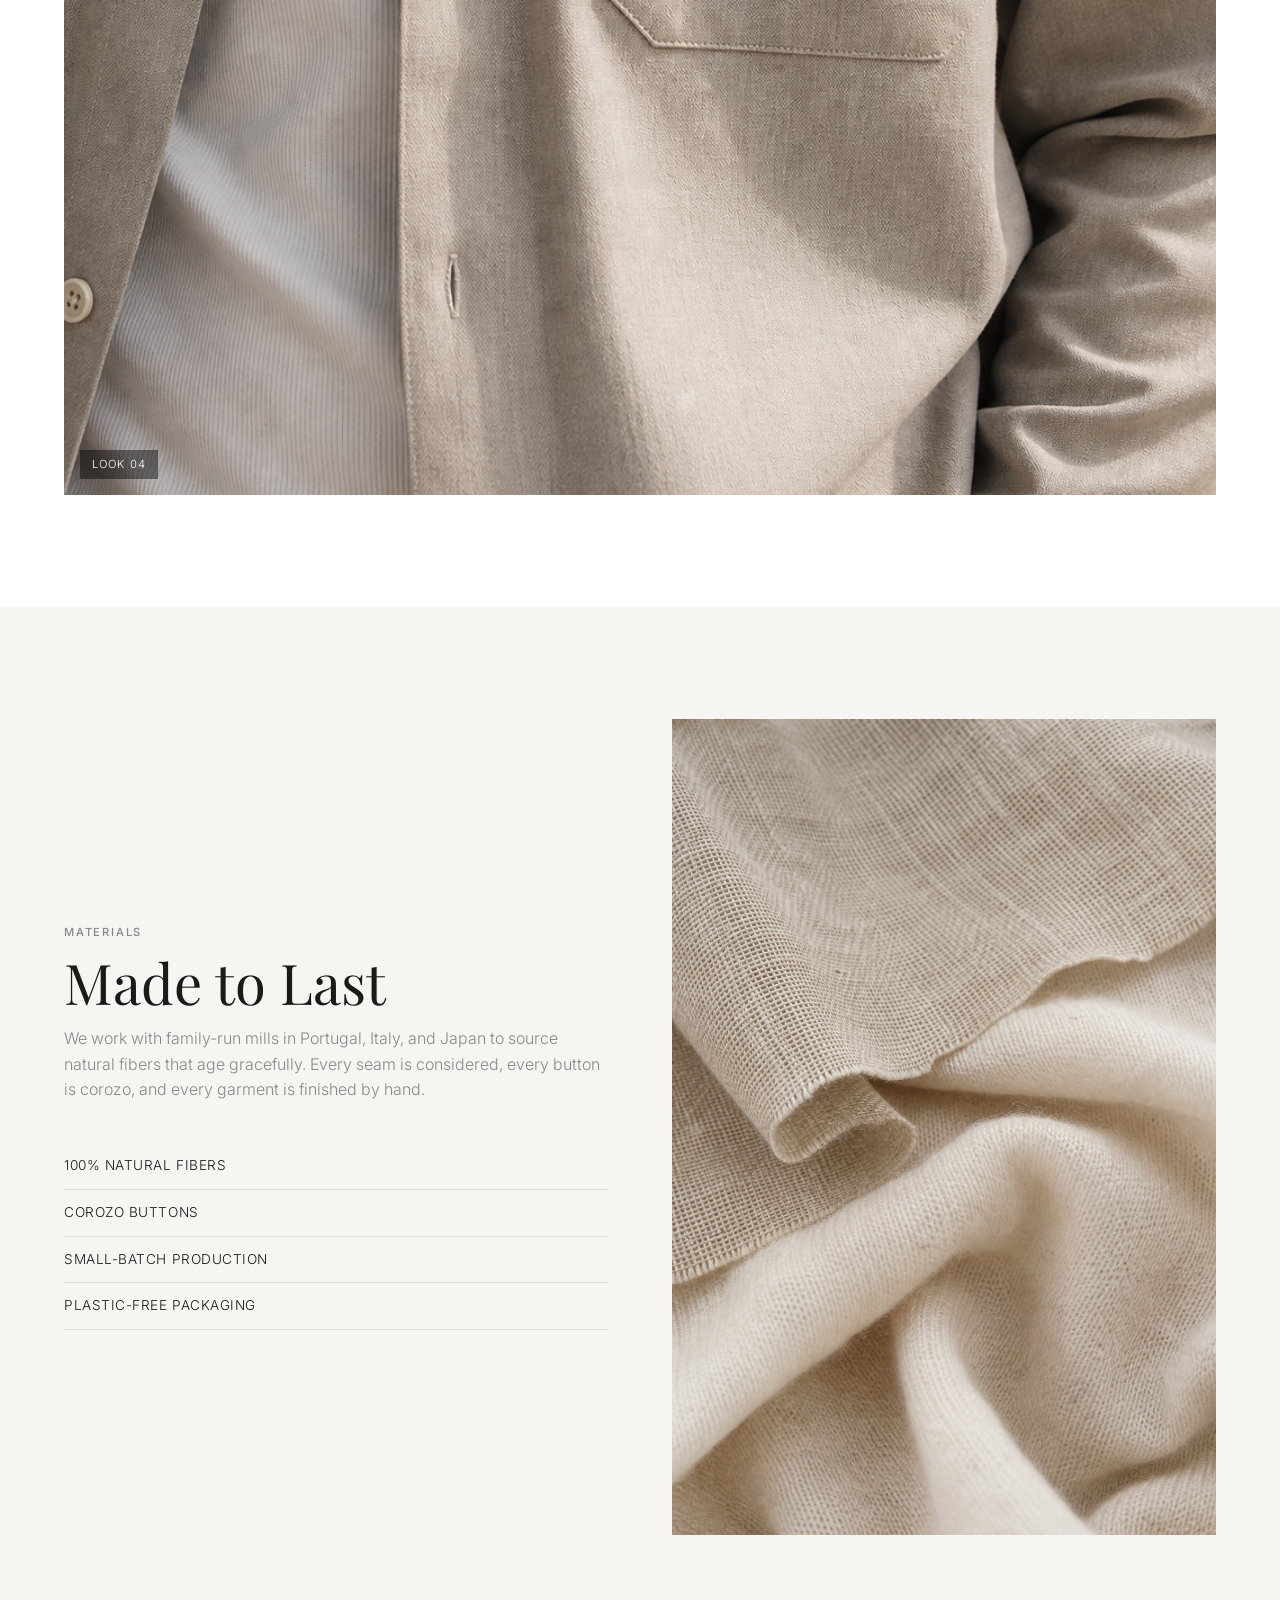
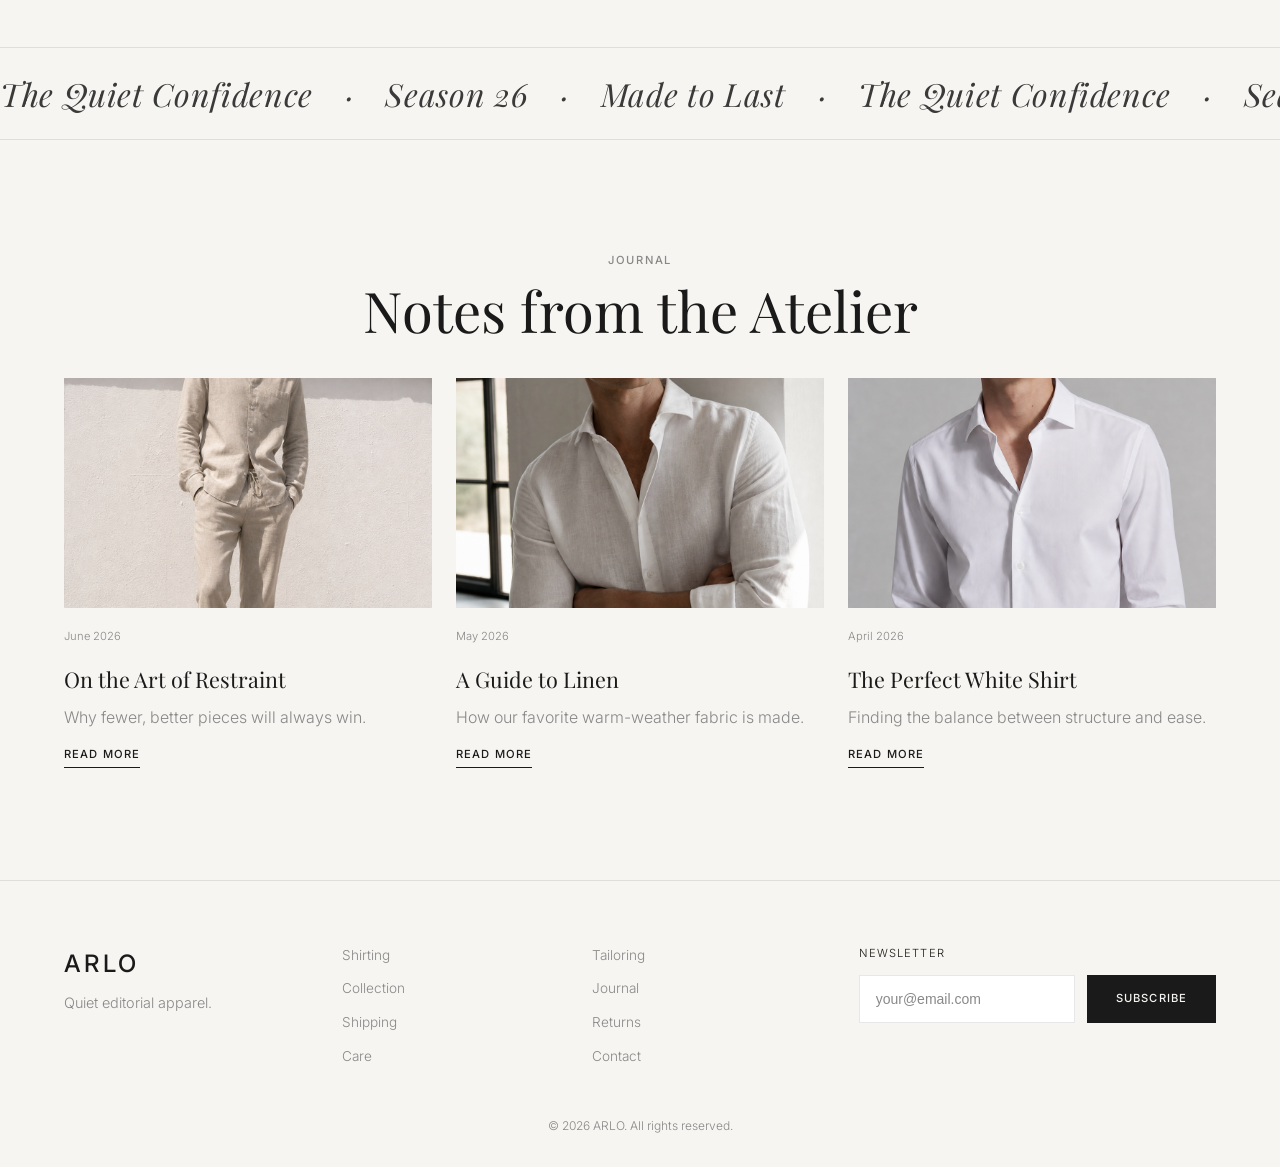
==== commit 1faf9ae3: "Replace ARLO assets with GPT-Image-2 generated images; fix bagBtn reference" ====
--- a/01-arlo-editorial/index.html
+++ b/01-arlo-editorial/index.html
@@ -19,8 +19,8 @@
   <header class="site-header" role="banner">
     <a href="#" class="logo" aria-label="ARLO home">ARLO</a>
     <nav class="main-nav" aria-label="Primary">
-      <a href="#women">Women</a>
-      <a href="#men">Men</a>
+      <a href="#shirting">Shirting</a>
+      <a href="#tailoring">Tailoring</a>
       <a href="#collection">Collection</a>
       <a href="#journal">Journal</a>
     </nav>
@@ -44,7 +44,7 @@
         <a href="#collection" class="btn">Explore the Collection</a>
       </div>
       <div class="split-hero__media">
-        <img src="https://images.unsplash.com/photo-1509631179647-0177331693ae?auto=format&fit=crop&w=1600&q=80" alt="Monochrome fashion editorial portrait" />
+        <img src="/generated-assets/arlo/arlo-hero.png" alt="Male model in beige overshirt and black trousers" />
       </div>
     </section>
 
@@ -62,22 +62,22 @@
         <h2 id="categories-heading" class="section-title">Shop by Edit</h2>
       </div>
       <div class="categories__grid">
-        <a href="#" class="category-card">
-          <img src="https://images.unsplash.com/photo-1515886657613-9f3515b0c78f?auto=format&fit=crop&w=800&q=80" alt="Womenswear editorial" />
+        <a href="#shirting" class="category-card" id="shirting">
+          <img src="/generated-assets/arlo/arlo-cat-shirting.png" alt="Male model in cream overshirt" />
           <div class="category-card__overlay">
-            <span class="category-card__title">Women</span>
+            <span class="category-card__title">Shirting</span>
+            <span class="category-card__cta">Explore →</span>
+          </div>
+        </a>
+        <a href="#tailoring" class="category-card" id="tailoring">
+          <img src="/generated-assets/arlo/arlo-cat-tailoring.png" alt="Male model in black blazer" />
+          <div class="category-card__overlay">
+            <span class="category-card__title">Tailoring</span>
             <span class="category-card__cta">Explore →</span>
           </div>
         </a>
         <a href="#" class="category-card">
-          <img src="https://images.unsplash.com/photo-1490481651871-ab68de25d43d?auto=format&fit=crop&w=800&q=80" alt="Menswear editorial" />
-          <div class="category-card__overlay">
-            <span class="category-card__title">Men</span>
-            <span class="category-card__cta">Explore →</span>
-          </div>
-        </a>
-        <a href="#" class="category-card">
-          <img src="https://images.unsplash.com/photo-1550614000-4b9519e020c9?auto=format&fit=crop&w=800&q=80" alt="Accessories editorial" />
+          <img src="/generated-assets/arlo/arlo-cat-accessories.png" alt="Minimalist accessories still life" />
           <div class="category-card__overlay">
             <span class="category-card__title">Accessories</span>
             <span class="category-card__cta">Explore →</span>
@@ -97,42 +97,42 @@
       <div class="feature-products__scroll" id="feature-scroll">
         <article class="feature-product">
           <div class="feature-product__media">
-            <img src="https://images.unsplash.com/photo-1544022613-e87ca75a784a?auto=format&fit=crop&w=600&q=80" alt="Linen trench coat" />
+            <img src="/generated-assets/arlo/arlo-product-1.png" alt="Linen trench coat" />
           </div>
           <h3>Linen Trench</h3>
           <p class="feature-product__price">$340</p>
         </article>
         <article class="feature-product">
           <div class="feature-product__media">
-            <img src="https://images.unsplash.com/photo-1576566588028-4147f3842f27?auto=format&fit=crop&w=600&q=80" alt="Cashmere knit" />
+            <img src="/generated-assets/arlo/arlo-product-2.png" alt="Cashmere knit" />
           </div>
           <h3>Cashmere Knit</h3>
           <p class="feature-product__price">$260</p>
         </article>
         <article class="feature-product">
           <div class="feature-product__media">
-            <img src="https://images.unsplash.com/photo-1594633312681-425c7b97ccd1?auto=format&fit=crop&w=600&q=80" alt="Wide-leg trousers" />
+            <img src="/generated-assets/arlo/arlo-product-3.png" alt="Wide-leg trousers" />
           </div>
           <h3>Wide-Leg Trousers</h3>
           <p class="feature-product__price">$195</p>
         </article>
         <article class="feature-product">
           <div class="feature-product__media">
-            <img src="https://images.unsplash.com/photo-1564257631407-4deb1f99d992?auto=format&fit=crop&w=600&q=80" alt="Silk blouse" />
-          </div>
-          <h3>Silk Blouse</h3>
+            <img src="/generated-assets/arlo/arlo-product-4.png" alt="Silk shirt" />
+          </div>
+          <h3>Silk Shirt</h3>
           <p class="feature-product__price">$225</p>
         </article>
         <article class="feature-product">
           <div class="feature-product__media">
-            <img src="https://images.unsplash.com/photo-1434389677669-e08b4cac3105?auto=format&fit=crop&w=600&q=80" alt="Merino scarf" />
+            <img src="/generated-assets/arlo/arlo-product-5.png" alt="Merino scarf" />
           </div>
           <h3>Merino Scarf</h3>
           <p class="feature-product__price">$95</p>
         </article>
         <article class="feature-product">
           <div class="feature-product__media">
-            <img src="https://images.unsplash.com/photo-1591047139829-d91aecb6caea?auto=format&fit=crop&w=600&q=80" alt="Tailored blazer" />
+            <img src="/generated-assets/arlo/arlo-product-6.png" alt="Tailored blazer" />
           </div>
           <h3>Tailored Blazer</h3>
           <p class="feature-product__price">$420</p>
@@ -147,19 +147,19 @@
       </div>
       <div class="lookbook__grid">
         <figure class="lookbook__item lookbook__item--tall">
-          <img src="https://images.unsplash.com/photo-1485968579580-b6d095142e6e?auto=format&fit=crop&w=800&q=80" alt="Look 1" />
+          <img src="/generated-assets/arlo/arlo-look-1.png" alt="Look 1" />
           <figcaption>Look 01</figcaption>
         </figure>
         <figure class="lookbook__item">
-          <img src="https://images.unsplash.com/photo-1469334031218-e382a71b716b?auto=format&fit=crop&w=800&q=80" alt="Look 2" />
+          <img src="/generated-assets/arlo/arlo-look-2.png" alt="Look 2" />
           <figcaption>Look 02</figcaption>
         </figure>
         <figure class="lookbook__item">
-          <img src="https://images.unsplash.com/photo-1525507119028-ed4c629a60a3?auto=format&fit=crop&w=800&q=80" alt="Look 3" />
+          <img src="/generated-assets/arlo/arlo-look-3.png" alt="Look 3" />
           <figcaption>Look 03</figcaption>
         </figure>
         <figure class="lookbook__item lookbook__item--wide">
-          <img src="https://images.unsplash.com/photo-1445205170230-053b83016050?auto=format&fit=crop&w=1200&q=80" alt="Look 4" />
+          <img src="/generated-assets/arlo/arlo-look-4.png" alt="Look 4" />
           <figcaption>Look 04</figcaption>
         </figure>
       </div>
@@ -179,7 +179,7 @@
           </ul>
         </div>
         <div class="craft__media">
-          <img src="https://images.unsplash.com/photo-1558171813-4c088753af8f?auto=format&fit=crop&w=1000&q=80" alt="Fabric texture detail" />
+          <img src="/generated-assets/arlo/arlo-craft.png" alt="Natural fabric texture detail" />
         </div>
       </div>
     </section>
@@ -208,21 +208,21 @@
       </div>
       <div class="journal__grid">
         <article class="journal-card">
-          <img src="https://images.unsplash.com/photo-1503342217505-b0a15ec3261c?auto=format&fit=crop&w=800&q=80" alt="Journal 1" />
+          <img src="/generated-assets/arlo/arlo-journal-1.png" alt="Journal 1" />
           <p class="journal-card__date">June 2026</p>
           <h3>On the Art of Restraint</h3>
           <p>Why fewer, better pieces will always win.</p>
           <a href="#" class="text-link">Read more</a>
         </article>
         <article class="journal-card">
-          <img src="https://images.unsplash.com/photo-1529139574466-a302d27c1d8b?auto=format&fit=crop&w=800&q=80" alt="Journal 2" />
+          <img src="/generated-assets/arlo/arlo-journal-2.png" alt="Journal 2" />
           <p class="journal-card__date">May 2026</p>
           <h3>A Guide to Linen</h3>
           <p>How our favorite warm-weather fabric is made.</p>
           <a href="#" class="text-link">Read more</a>
         </article>
         <article class="journal-card">
-          <img src="https://images.unsplash.com/photo-1483985988355-763728e1935b?auto=format&fit=crop&w=800&q=80" alt="Journal 3" />
+          <img src="/generated-assets/arlo/arlo-journal-3.png" alt="Journal 3" />
           <p class="journal-card__date">April 2026</p>
           <h3>The Perfect White Shirt</h3>
           <p>Finding the balance between structure and ease.</p>
@@ -239,10 +239,10 @@
         <p class="footer-tagline">Quiet editorial apparel.</p>
       </div>
       <nav class="footer-links" aria-label="Footer">
-        <a href="#">Women</a>
-        <a href="#">Men</a>
-        <a href="#">Collection</a>
-        <a href="#">Journal</a>
+        <a href="#shirting">Shirting</a>
+        <a href="#tailoring">Tailoring</a>
+        <a href="#collection">Collection</a>
+        <a href="#journal">Journal</a>
         <a href="#">Shipping</a>
         <a href="#">Returns</a>
         <a href="#">Care</a>
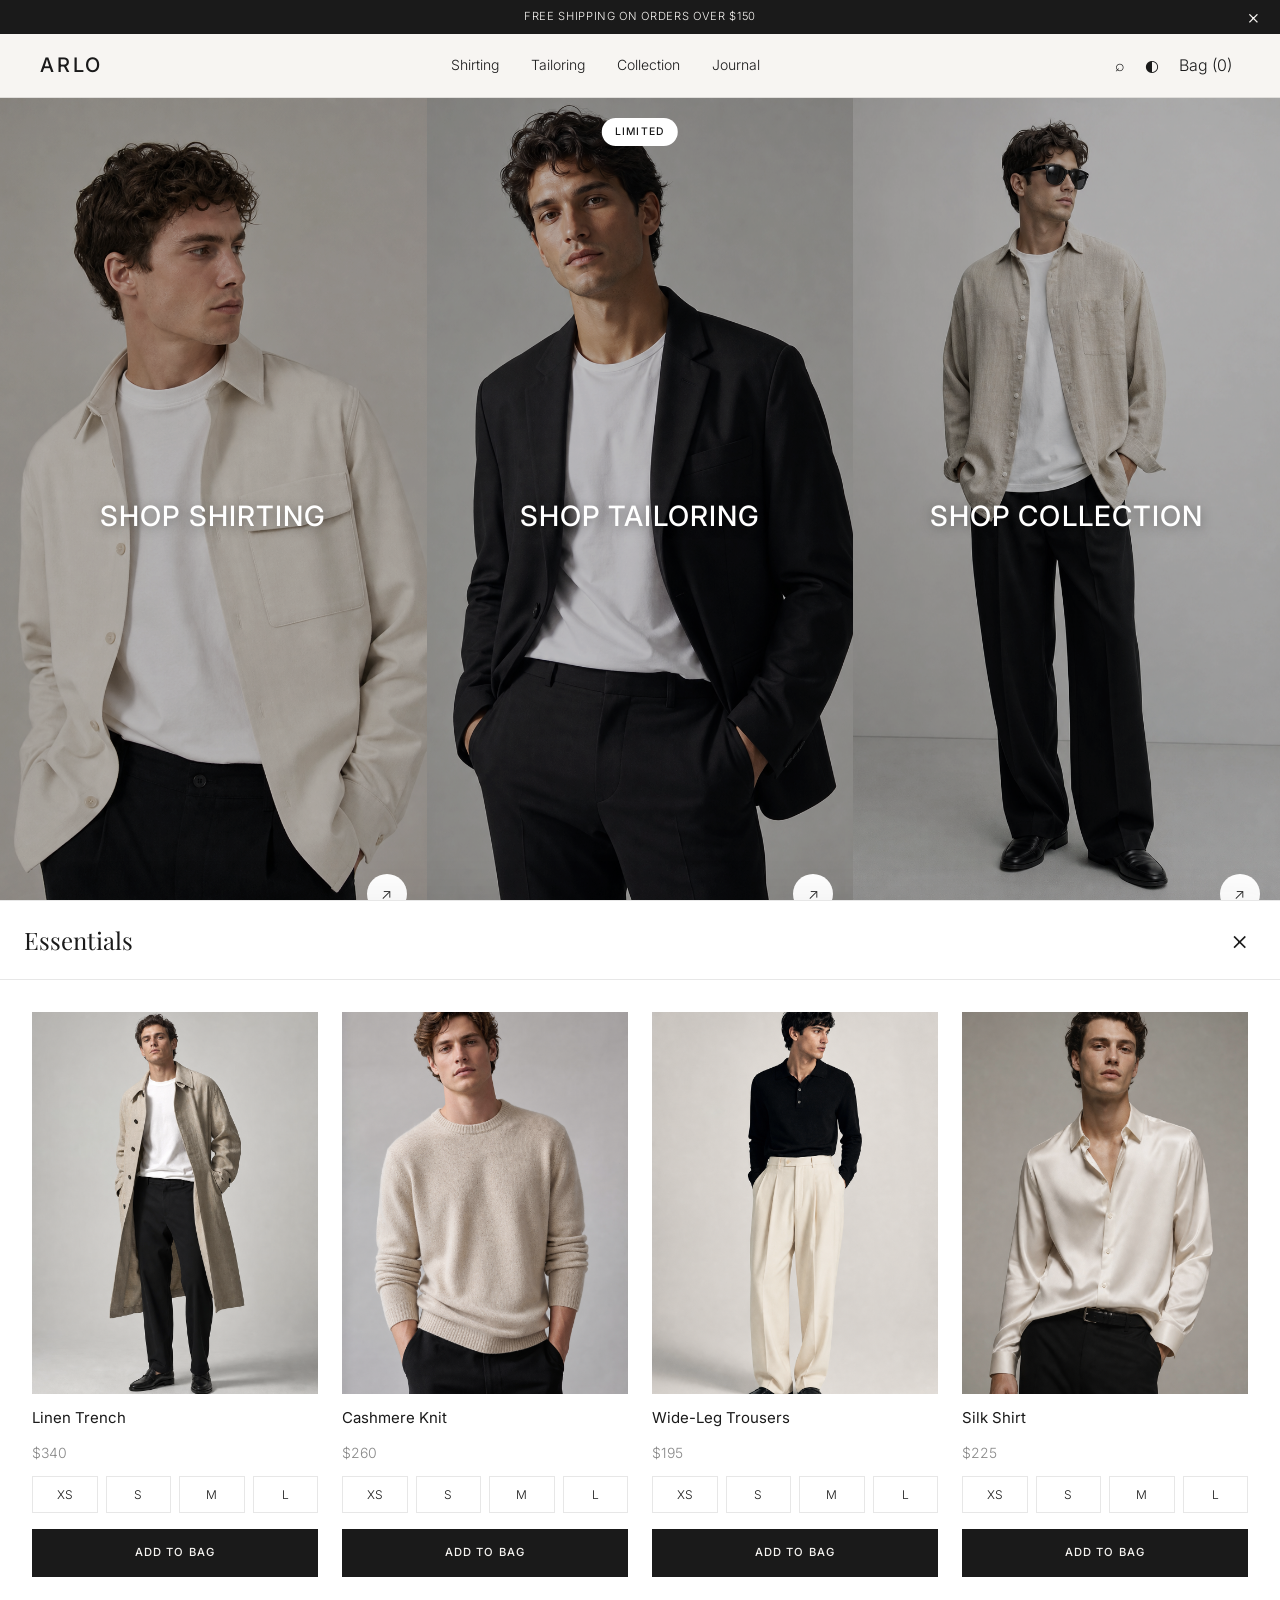
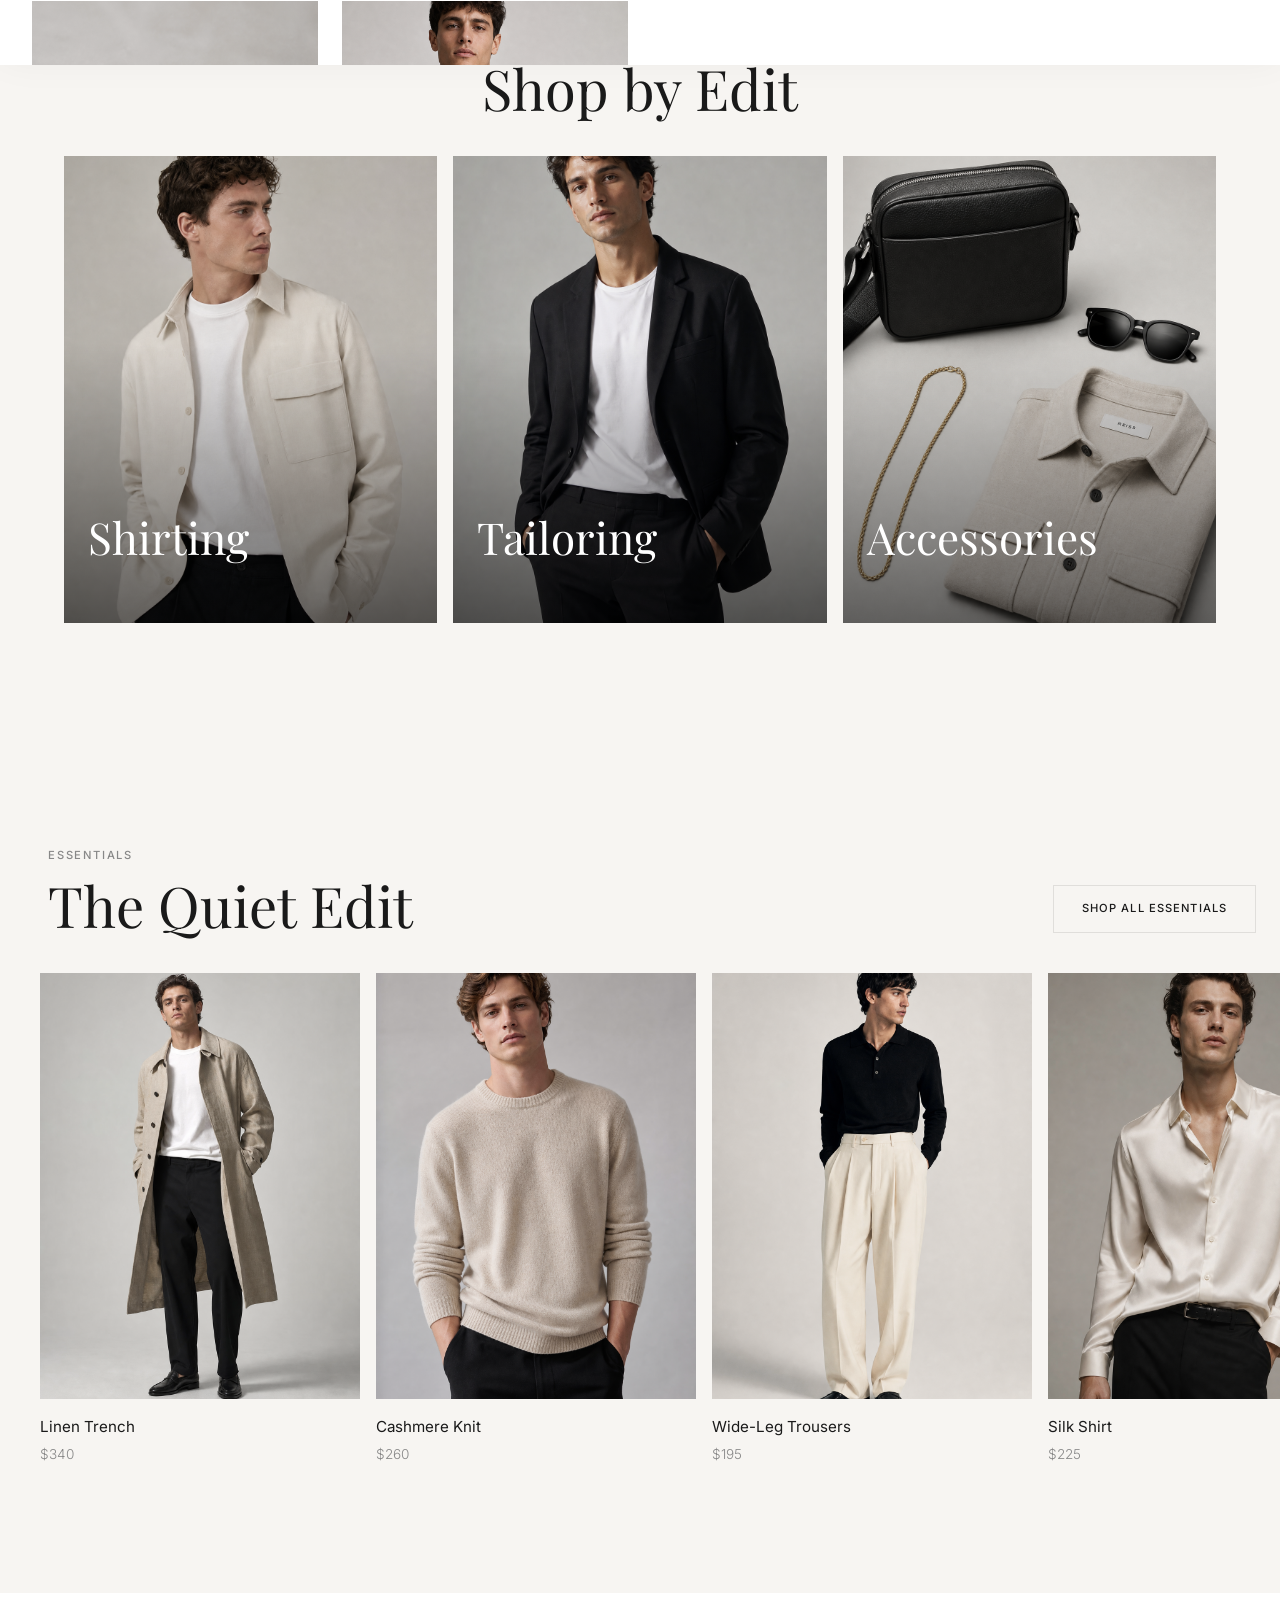
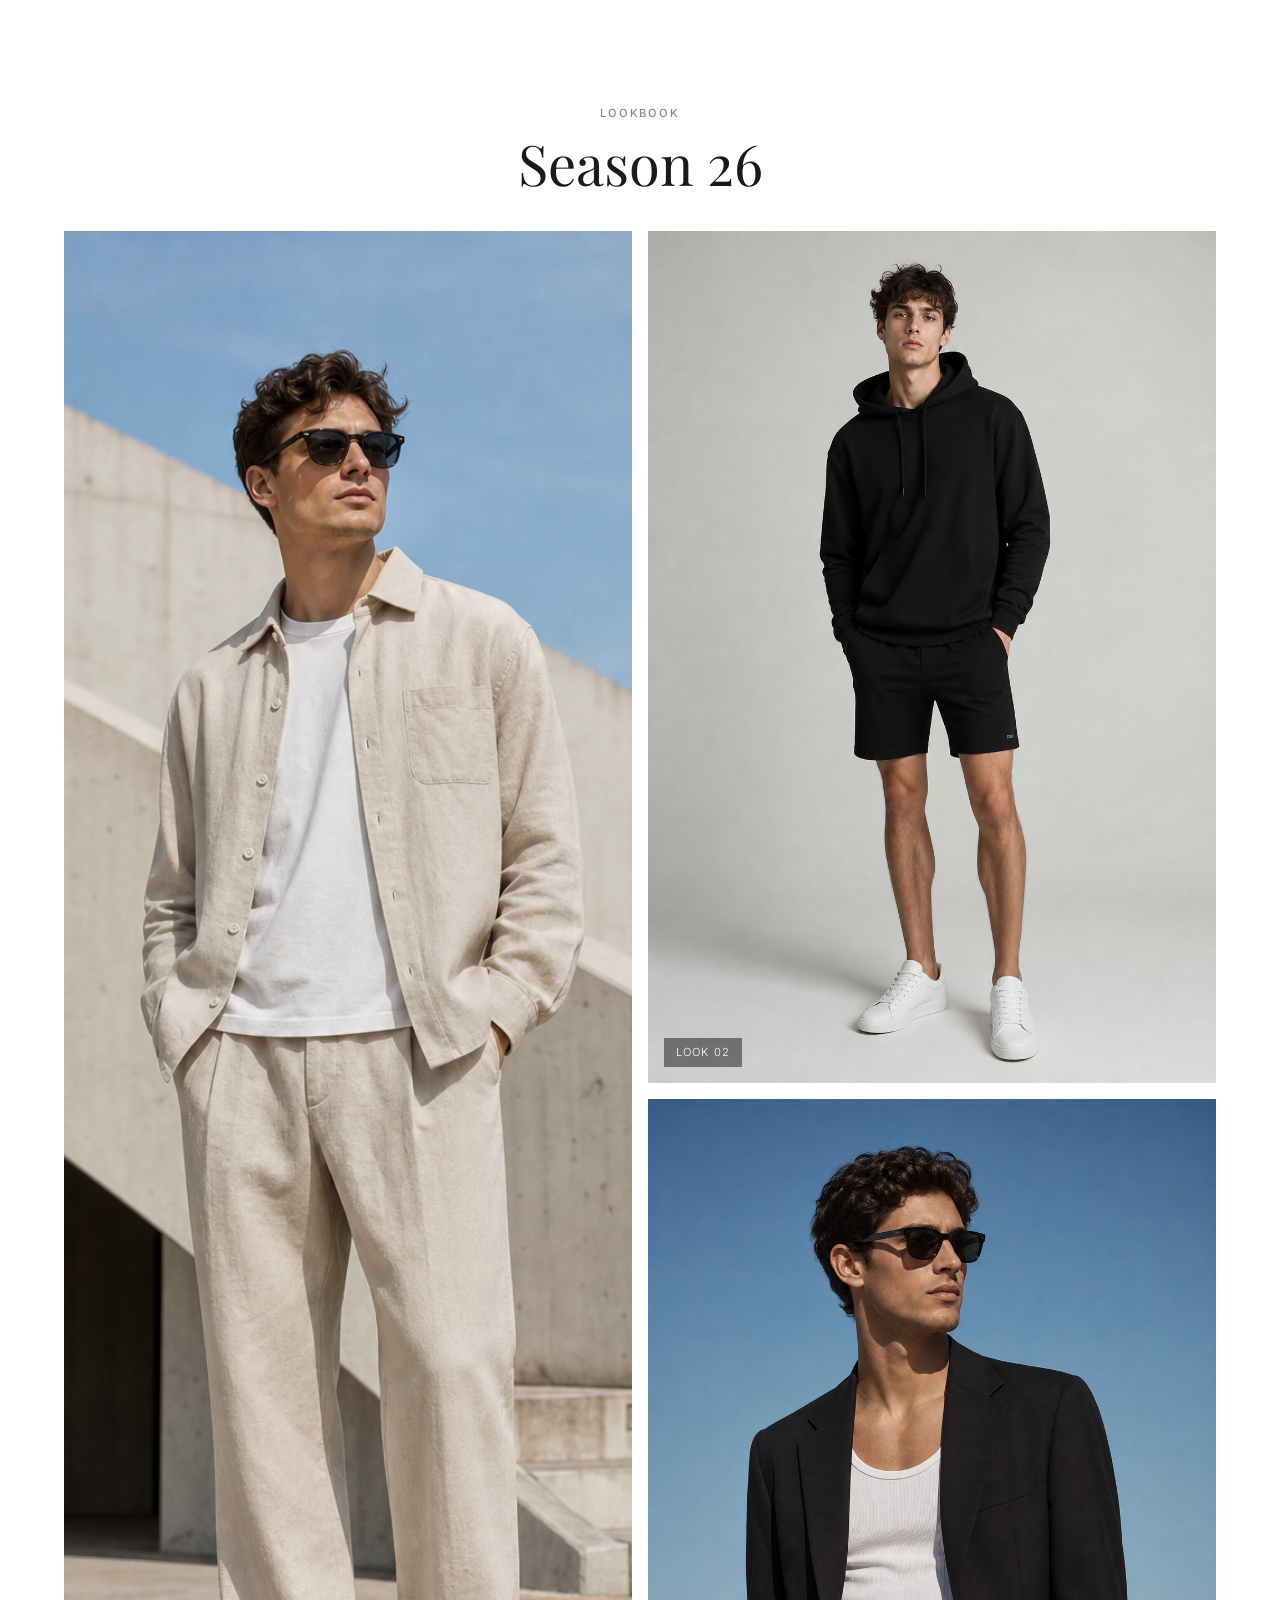
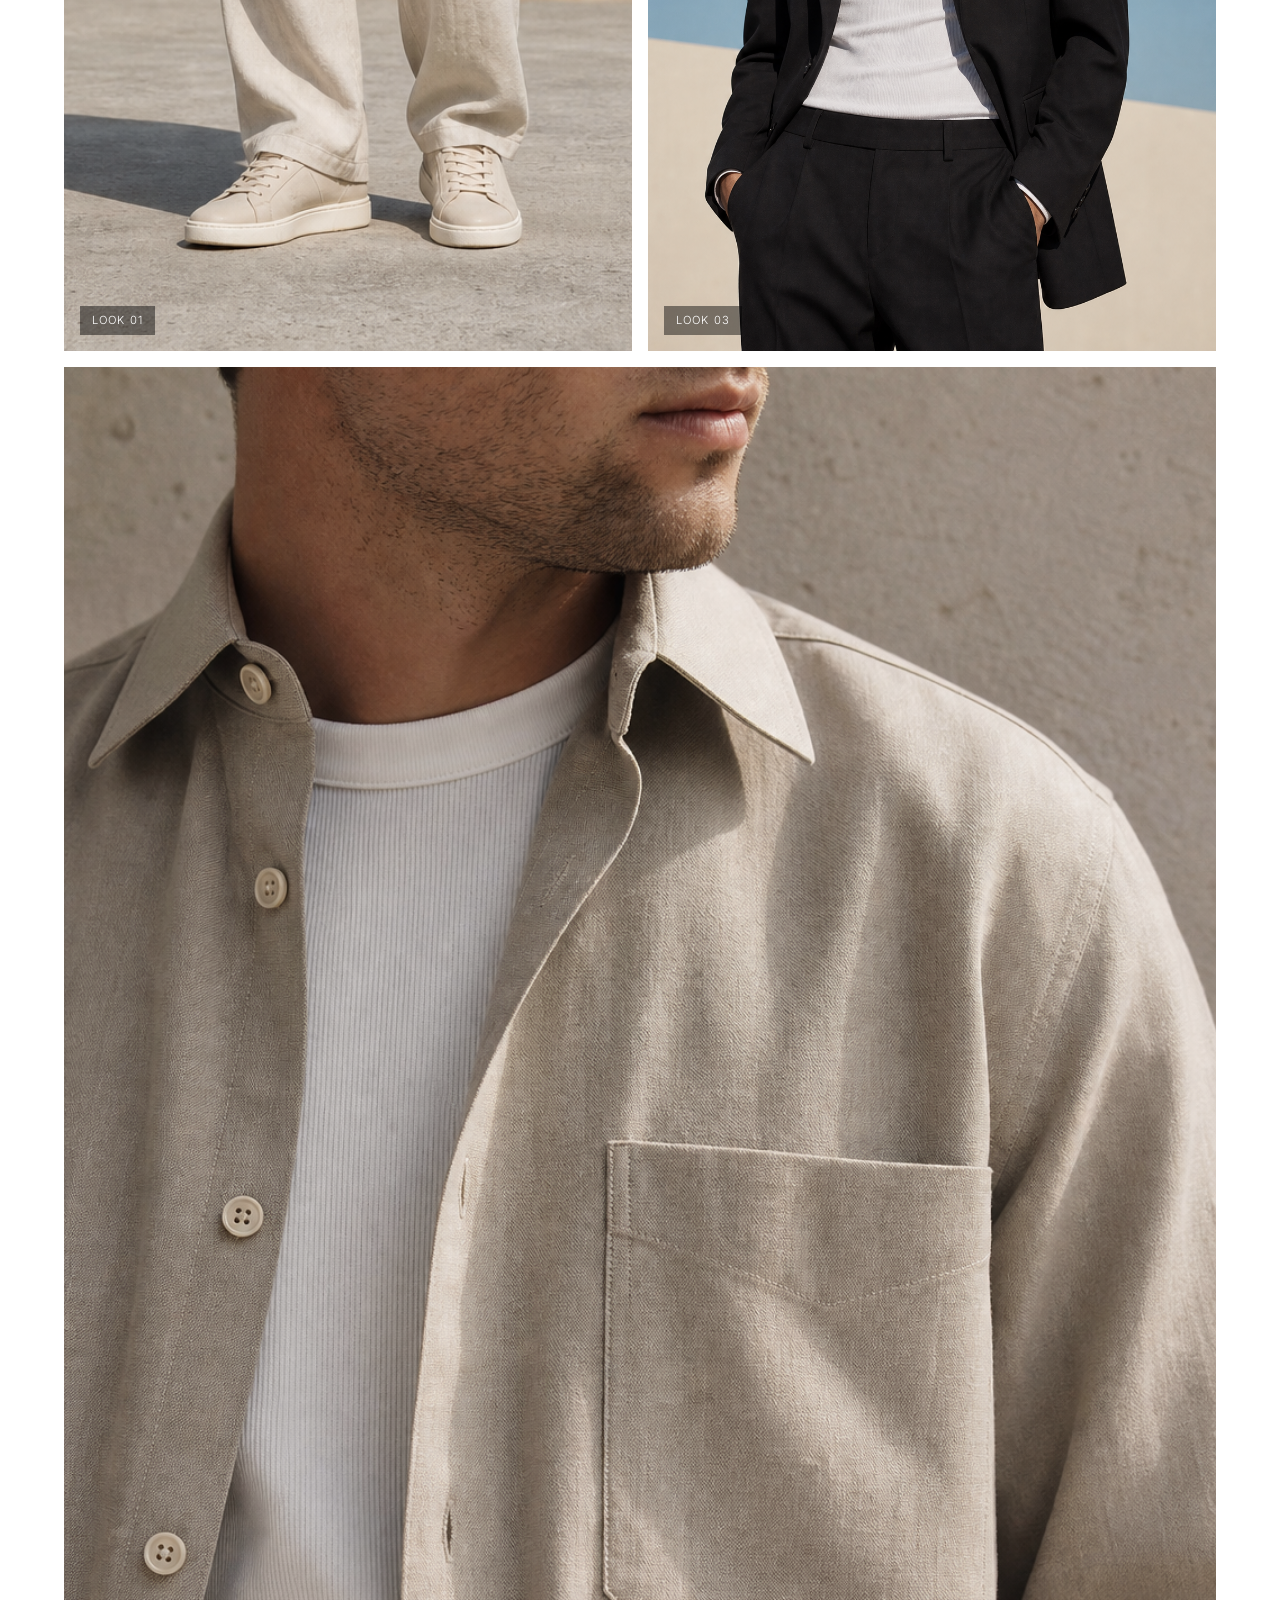
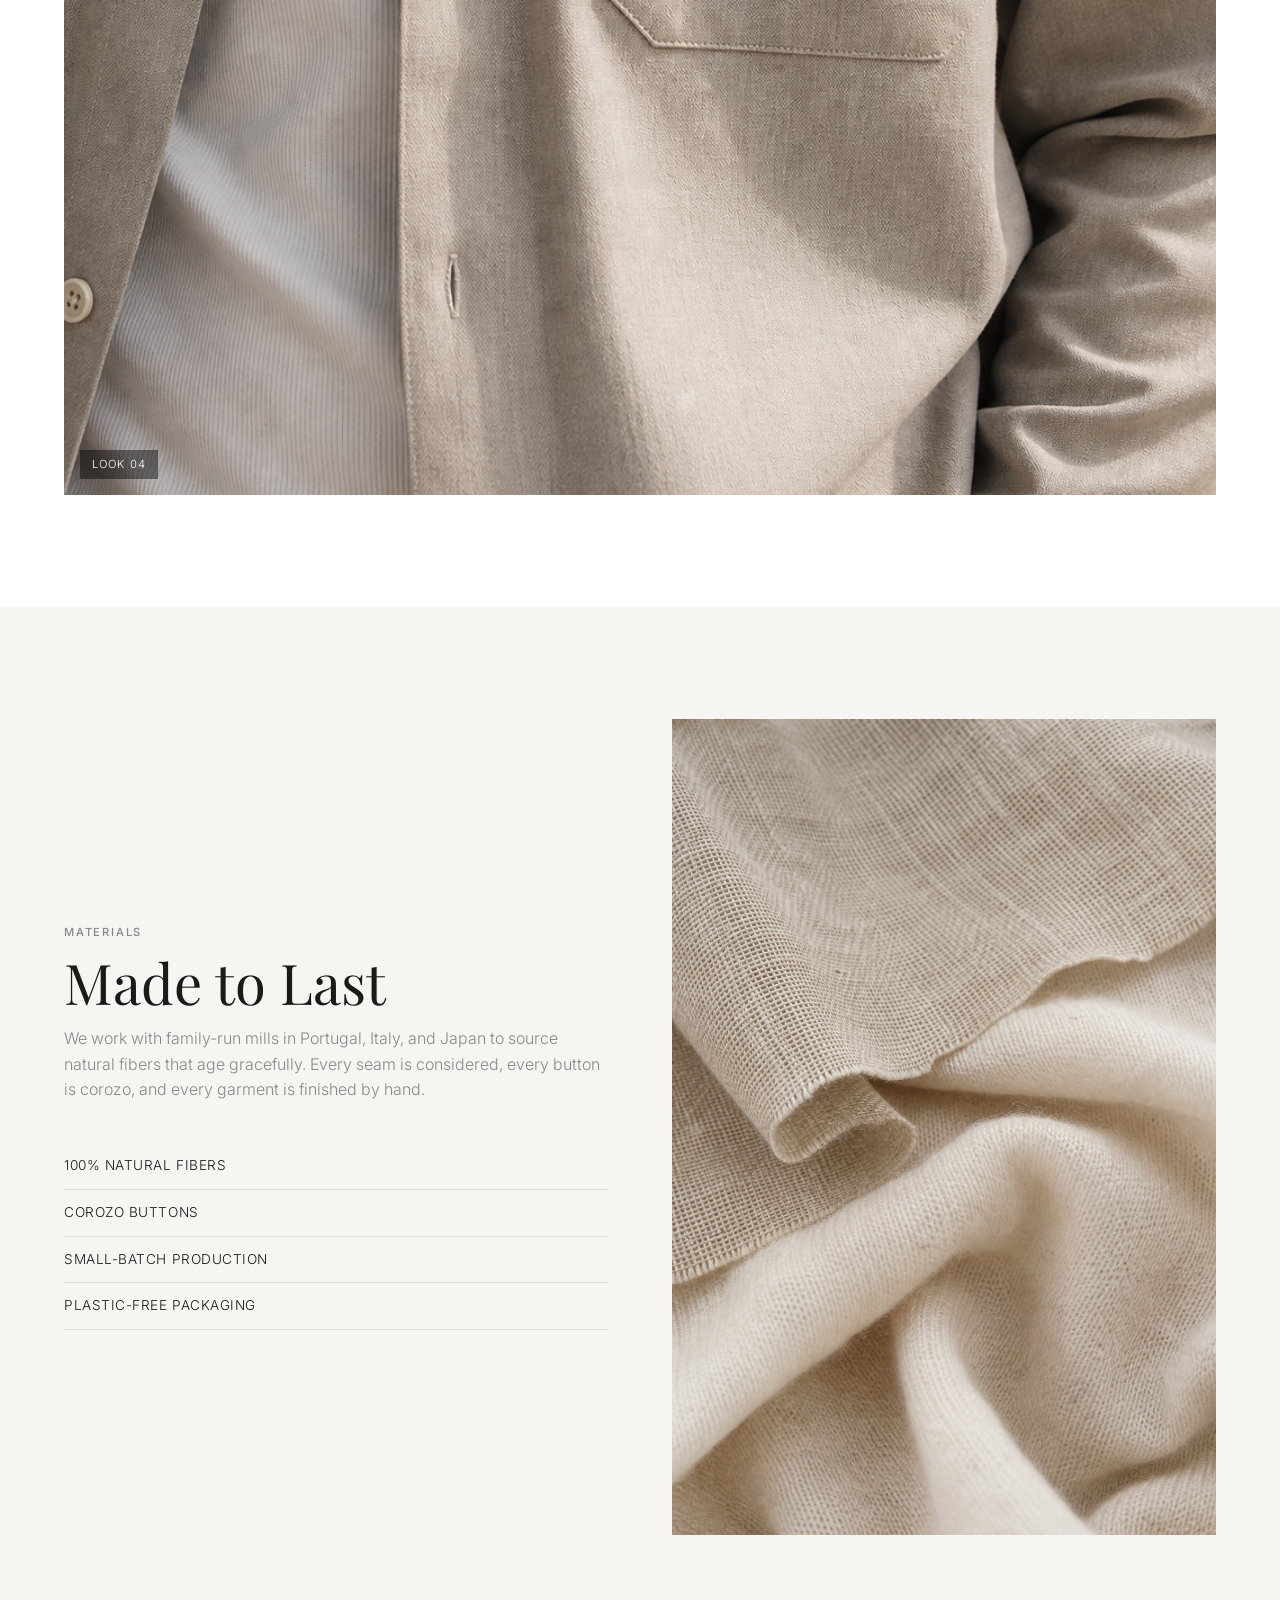
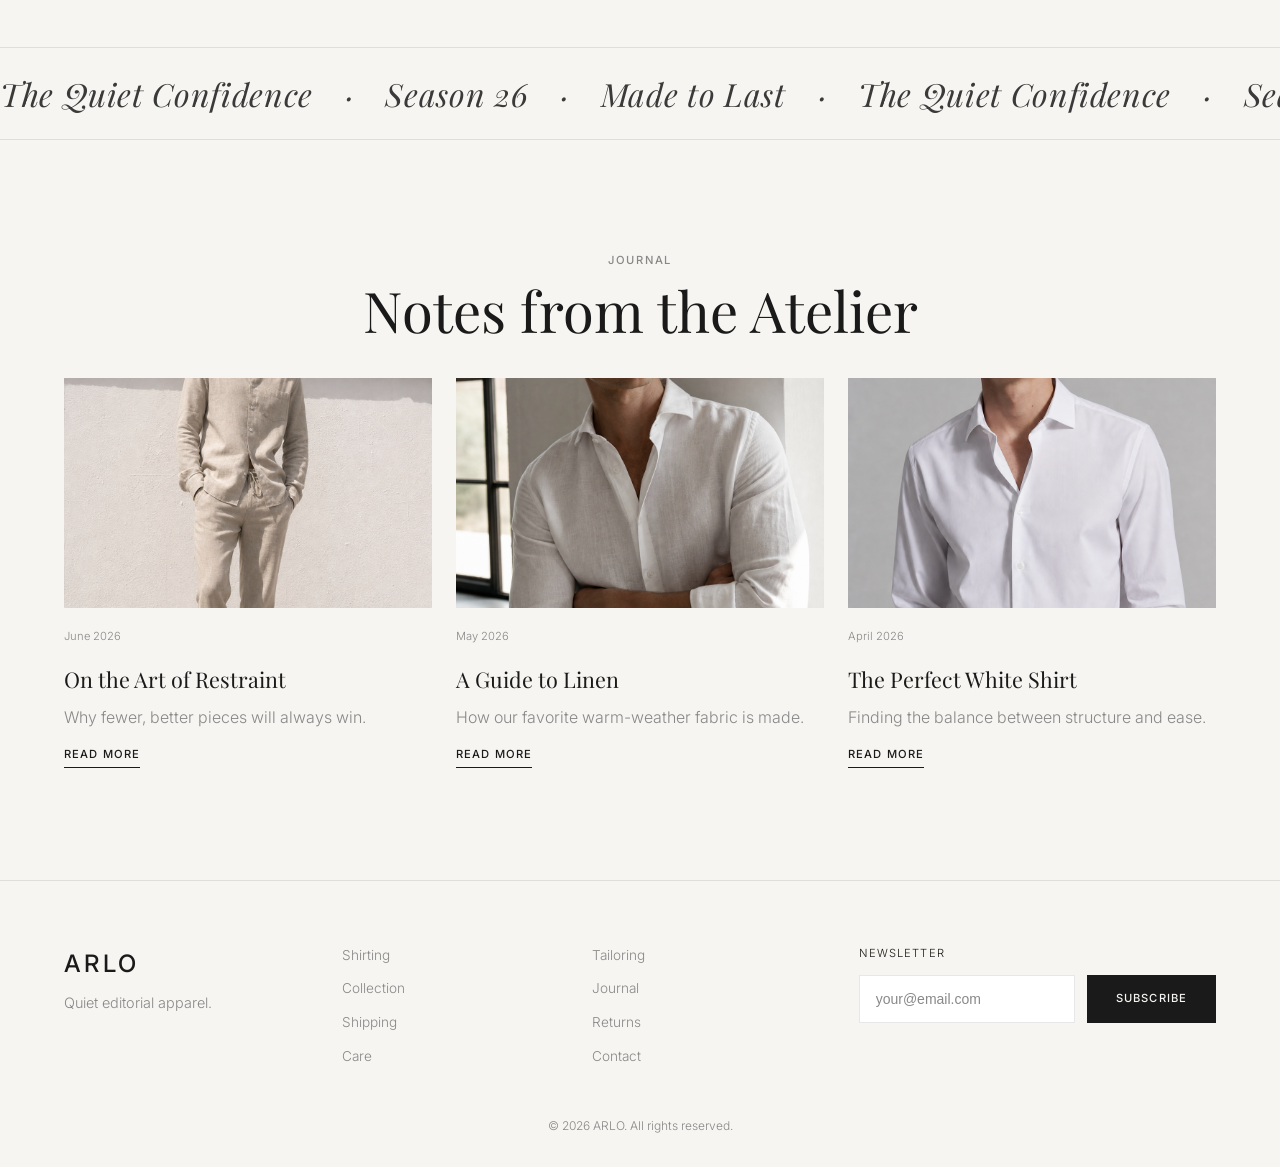
==== commit d1ccbe3e: "Add auto-scrolling model marquee section with 8 GPT-Image-2 model assets, white background, tight sp" ====
--- a/01-arlo-editorial/index.html
+++ b/01-arlo-editorial/index.html
@@ -32,20 +32,29 @@
   </header>
 
   <main id="main-content">
-    <section class="split-hero" aria-label="Hero">
-      <div class="split-hero__text">
-        <p class="eyebrow">Season 26</p>
-        <h1 class="split-hero__title">
-          <span>Quiet.</span>
-          <span>Refined.</span>
-          <span>Timeless.</span>
-        </h1>
-        <p class="split-hero__copy">A wardrobe built on restraint — pieces that speak softly and last beyond the season.</p>
-        <a href="#collection" class="btn">Explore the Collection</a>
-      </div>
-      <div class="split-hero__media">
-        <img src="/generated-assets/arlo/arlo-hero.png" alt="Male model in beige overshirt and black trousers" />
-      </div>
+    <section class="hero-triptych" aria-label="Hero">
+      <a href="#shirting" class="hero-panel">
+        <img src="/generated-assets/arlo/arlo-cat-shirting.png" alt="Shop Shirting" />
+        <div class="hero-panel__overlay">
+          <h2 class="hero-panel__title">Shop Shirting</h2>
+          <span class="hero-panel__btn" aria-hidden="true">↗</span>
+        </div>
+      </a>
+      <a href="#tailoring" class="hero-panel">
+        <img src="/generated-assets/arlo/arlo-cat-tailoring.png" alt="Shop Tailoring" />
+        <div class="hero-panel__overlay">
+          <span class="hero-panel__badge">Limited</span>
+          <h2 class="hero-panel__title">Shop Tailoring</h2>
+          <span class="hero-panel__btn" aria-hidden="true">↗</span>
+        </div>
+      </a>
+      <a href="#collection" class="hero-panel">
+        <img src="/generated-assets/arlo/arlo-hero.png" alt="Shop Collection" />
+        <div class="hero-panel__overlay">
+          <h2 class="hero-panel__title">Shop Collection</h2>
+          <span class="hero-panel__btn" aria-hidden="true">↗</span>
+        </div>
+      </a>
     </section>
 
     <section class="manifesto" aria-labelledby="manifesto-heading">
--- a/01-arlo-editorial/styles.css
+++ b/01-arlo-editorial/styles.css
@@ -128,24 +128,76 @@
   letter-spacing: 0.16em; text-transform: uppercase; color: var(--muted);
 }
 
-/* Split hero */
-.split-hero {
-  display: grid; min-height: calc(100vh - var(--header-height));
-}
-.split-hero__text {
-  display: flex; flex-direction: column; justify-content: center;
-  padding: 3rem 1.5rem; order: 2;
-}
-.split-hero__title {
-  font-family: var(--font-serif); font-size: clamp(3rem, 14vw, 9rem);
-  font-weight: 400; line-height: 0.9; margin: 0 0 1.5rem;
-}
-.split-hero__title span { display: block; }
-.split-hero__copy {
-  max-width: 28rem; margin: 0 0 2rem; font-size: 1.05rem; color: var(--muted);
-}
-.split-hero__media { order: 1; min-height: 50vh; overflow: hidden; }
-.split-hero__media img { width: 100%; height: 100%; object-fit: cover; filter: grayscale(20%); }
+/* Hero triptych */
+.hero-triptych {
+  display: grid;
+  grid-template-columns: 1fr;
+  min-height: calc(100vh - var(--header-height));
+}
+.hero-panel {
+  position: relative;
+  display: block;
+  overflow: hidden;
+}
+.hero-panel img {
+  width: 100%;
+  height: 100%;
+  object-fit: cover;
+  filter: grayscale(20%);
+  transition: transform 0.8s var(--ease-out);
+}
+.hero-panel:hover img { transform: scale(1.04); }
+.hero-panel__overlay {
+  position: absolute;
+  inset: 0;
+  display: flex;
+  flex-direction: column;
+  align-items: center;
+  justify-content: center;
+  background: rgba(0,0,0,0.22);
+  color: #fff;
+  transition: background 0.35s;
+}
+.hero-panel:hover .hero-panel__overlay { background: rgba(0,0,0,0.30); }
+.hero-panel__title {
+  font-family: var(--font-sans);
+  font-size: clamp(1.5rem, 3vw, 2.25rem);
+  font-weight: 500;
+  letter-spacing: 0.04em;
+  text-transform: uppercase;
+  margin: 0;
+  text-shadow: 0 2px 12px rgba(0,0,0,0.35);
+}
+.hero-panel__badge {
+  position: absolute;
+  top: 1.25rem;
+  left: 50%;
+  transform: translateX(-50%);
+  padding: 0.35rem 0.85rem;
+  font-size: 0.65rem;
+  font-weight: 500;
+  letter-spacing: 0.1em;
+  text-transform: uppercase;
+  background: #fff;
+  color: #1A1A1A;
+  border-radius: 999px;
+}
+.hero-panel__btn {
+  position: absolute;
+  bottom: 1.25rem;
+  right: 1.25rem;
+  width: 2.5rem;
+  height: 2.5rem;
+  display: flex;
+  align-items: center;
+  justify-content: center;
+  font-size: 0.9rem;
+  background: #fff;
+  color: #1A1A1A;
+  border-radius: 50%;
+  transition: transform 0.25s var(--ease-out), background 0.25s;
+}
+.hero-panel:hover .hero-panel__btn { transform: scale(1.08); background: #f2f2f2; }
 
 /* Manifesto */
 .manifesto {
@@ -338,9 +390,8 @@
 /* Tablet */
 @media (min-width: 640px) {
   .main-nav { display: flex; }
-  .split-hero { grid-template-columns: 1fr 1fr; }
-  .split-hero__text { order: 1; padding: 4rem; }
-  .split-hero__media { order: 2; min-height: auto; }
+  .hero-triptych { grid-template-columns: repeat(3, 1fr); }
+  .hero-panel__title { font-size: clamp(1.25rem, 2.2vw, 1.75rem); }
   .categories__grid { grid-template-columns: repeat(3, 1fr); }
   .feature-product { flex: 0 0 45%; }
   .lookbook__grid { grid-template-columns: repeat(2, 1fr); }
@@ -357,7 +408,6 @@
 /* Desktop */
 @media (min-width: 1024px) {
   .site-header { padding: 0 2.5rem; }
-  .split-hero__text { padding: 5rem; }
   .manifesto { padding: 8rem 4rem; }
   .categories, .lookbook, .craft, .journal { padding: 7rem 2.5rem; }
   .feature-products { padding: 7rem 0 7rem 2.5rem; }
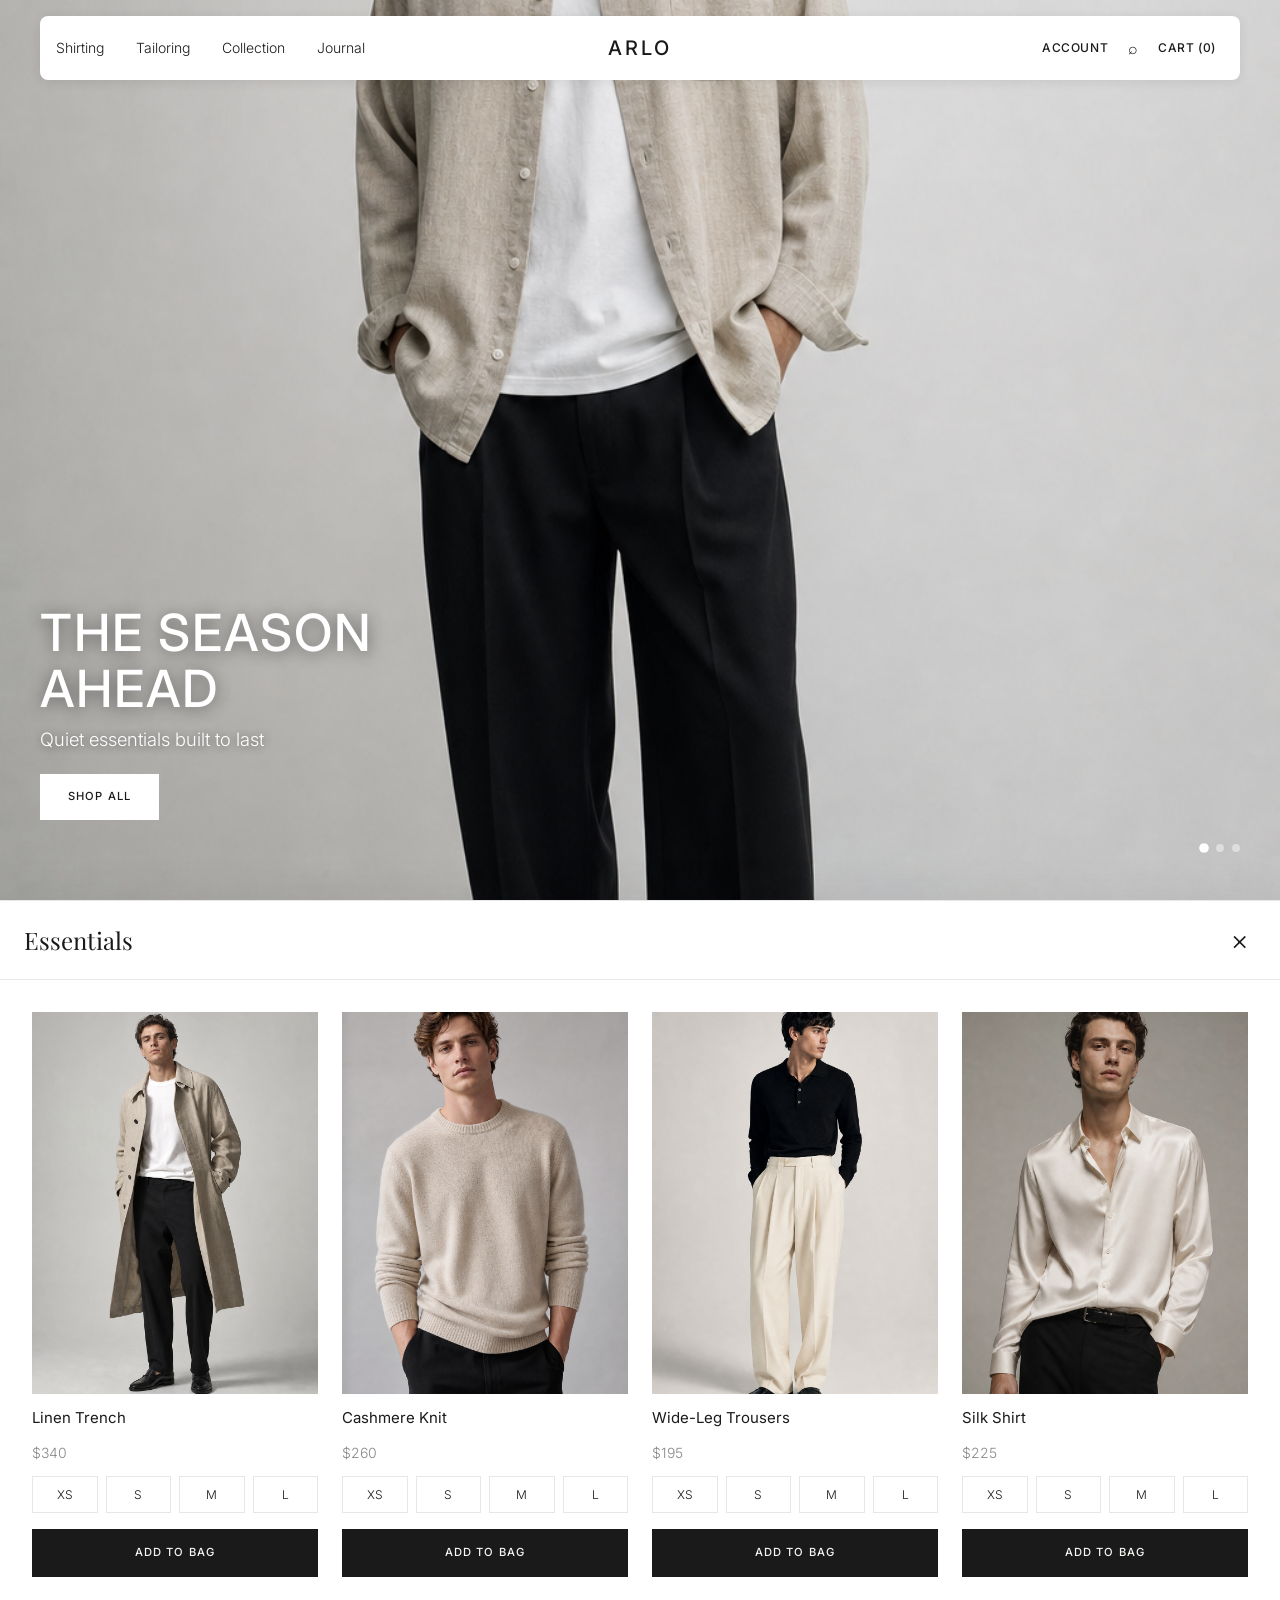
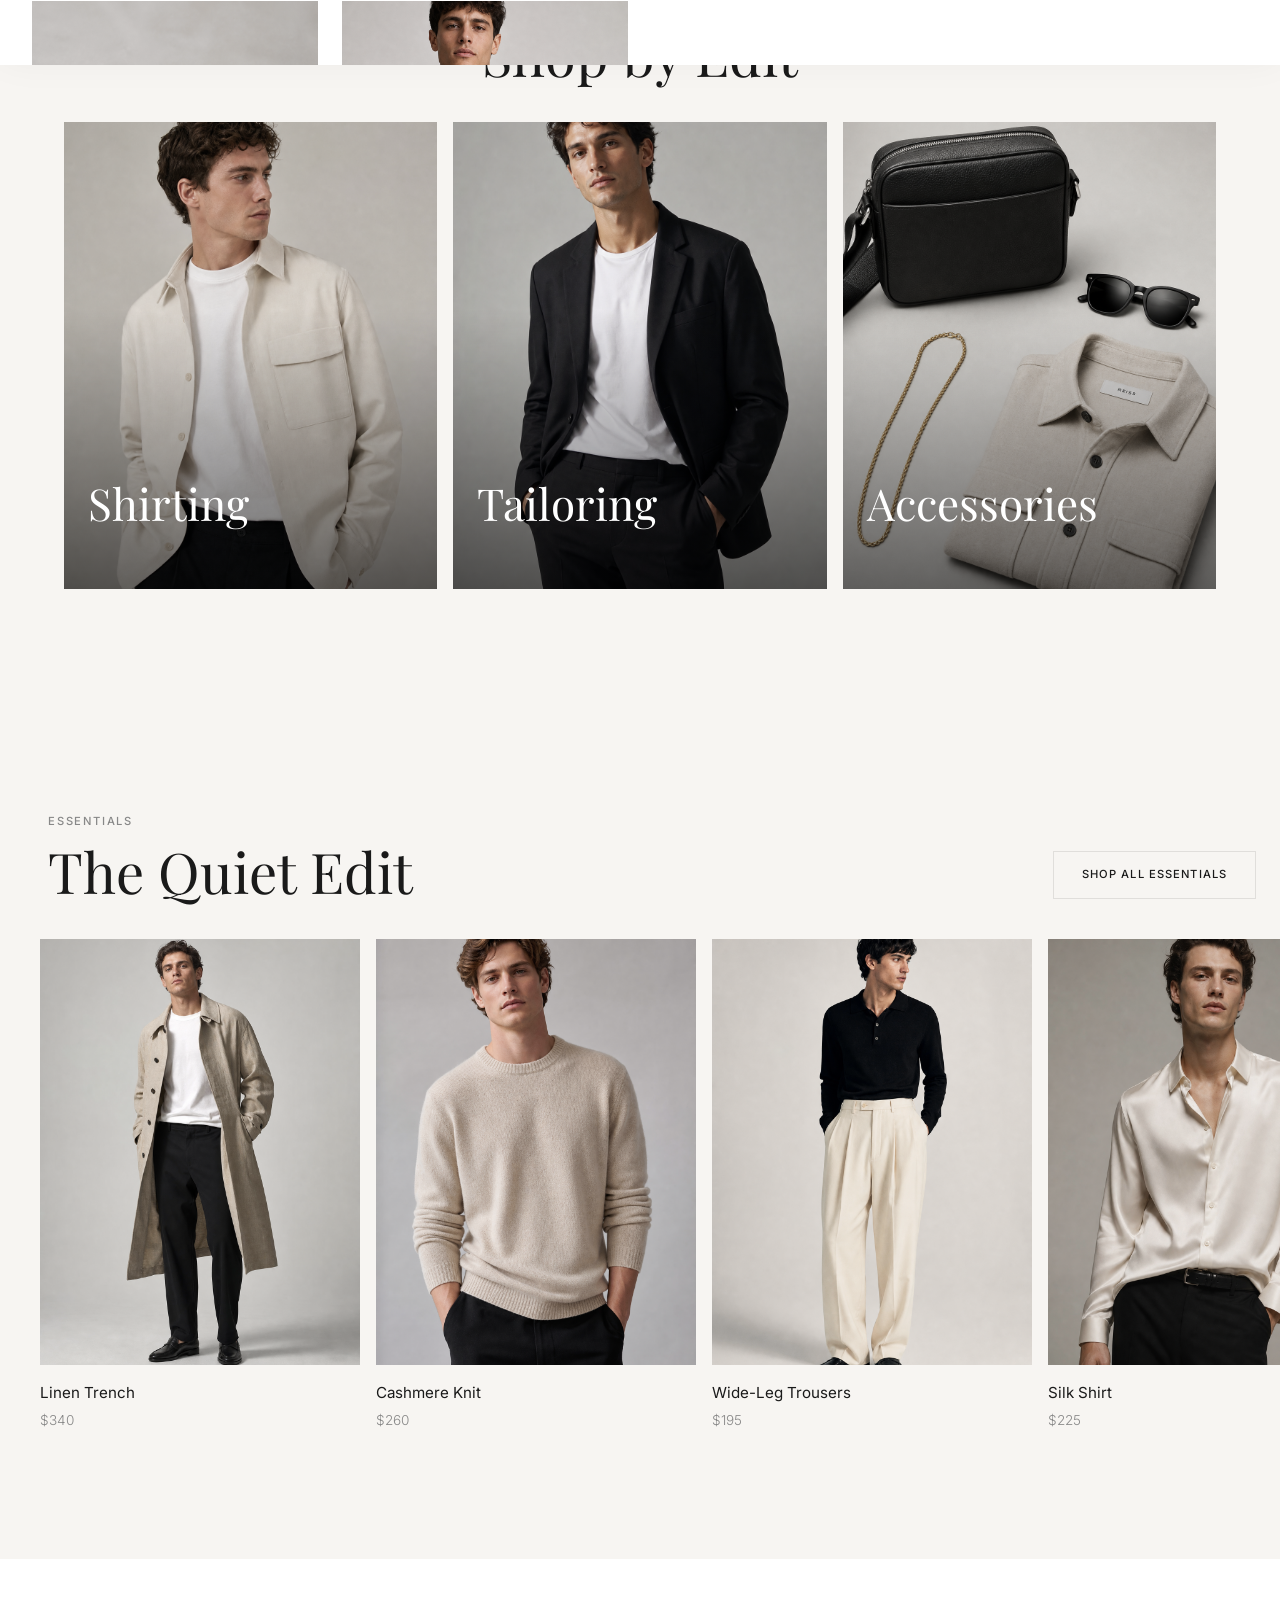
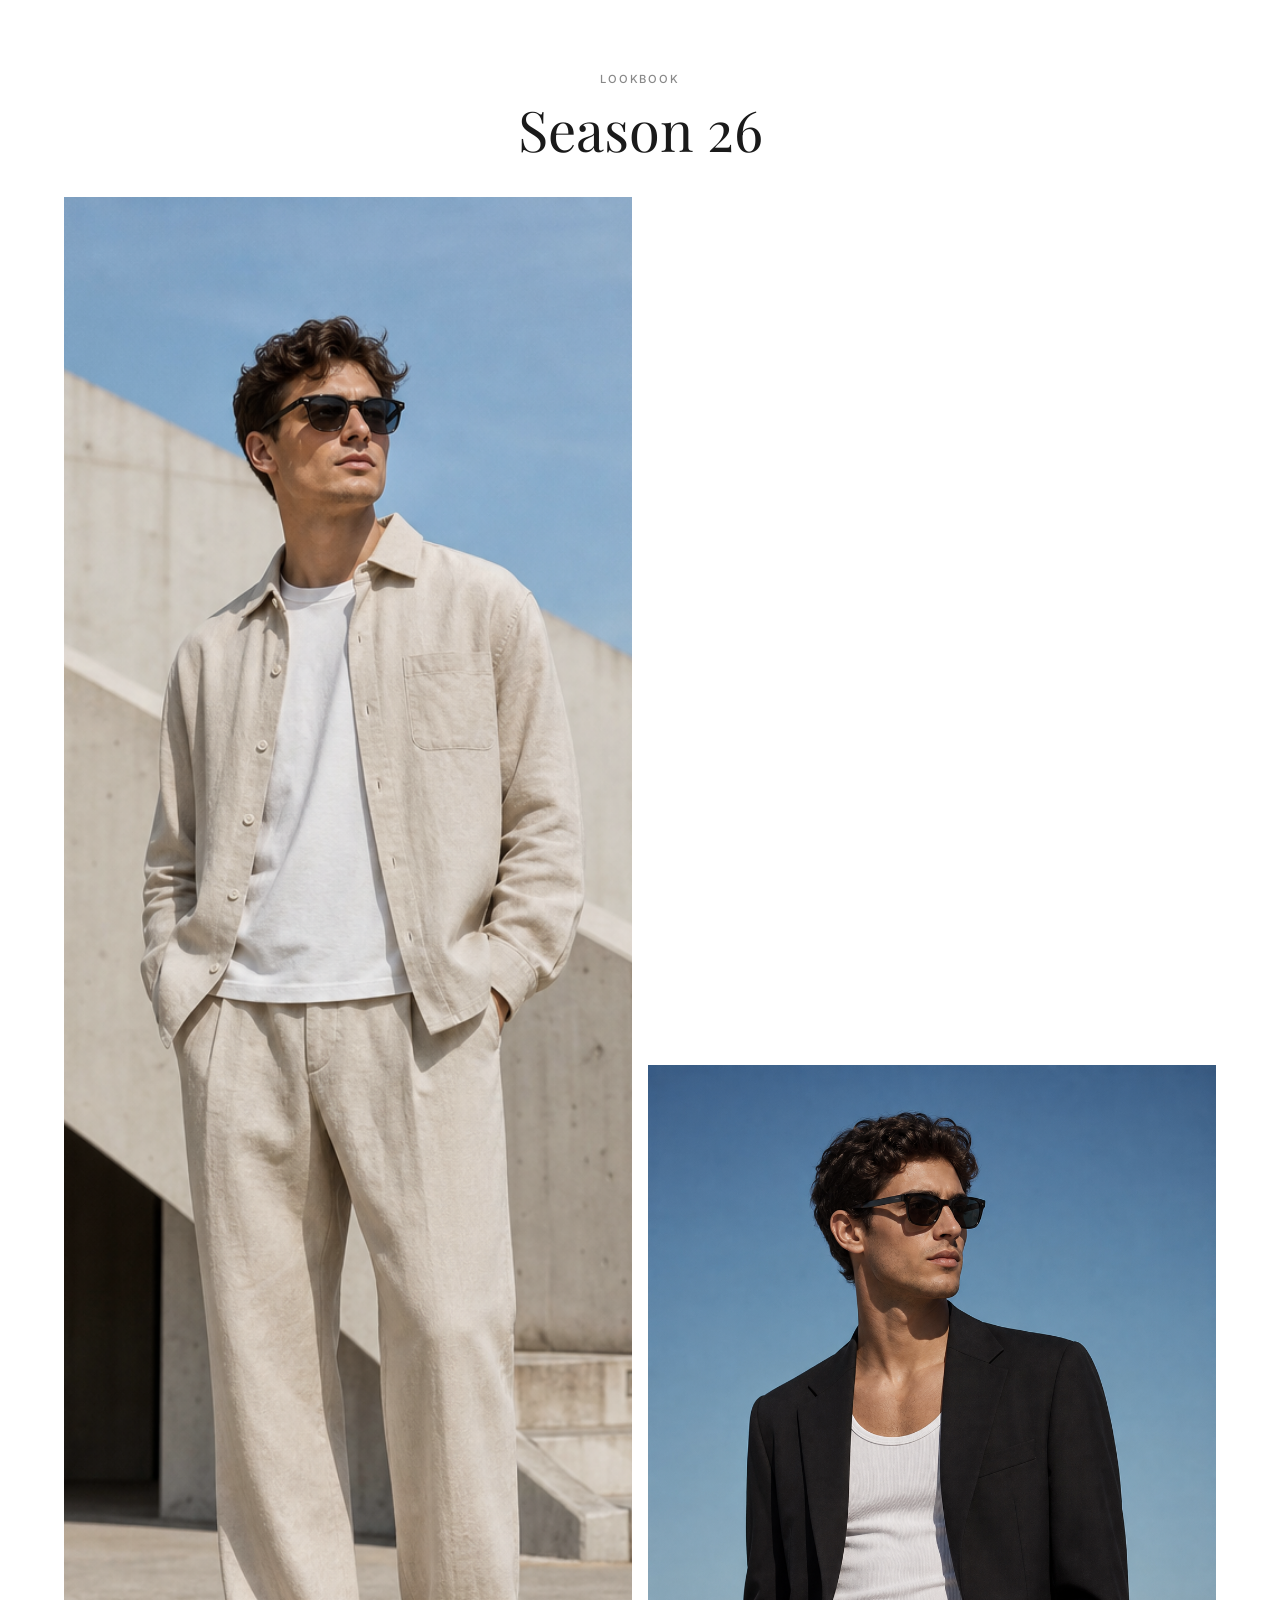
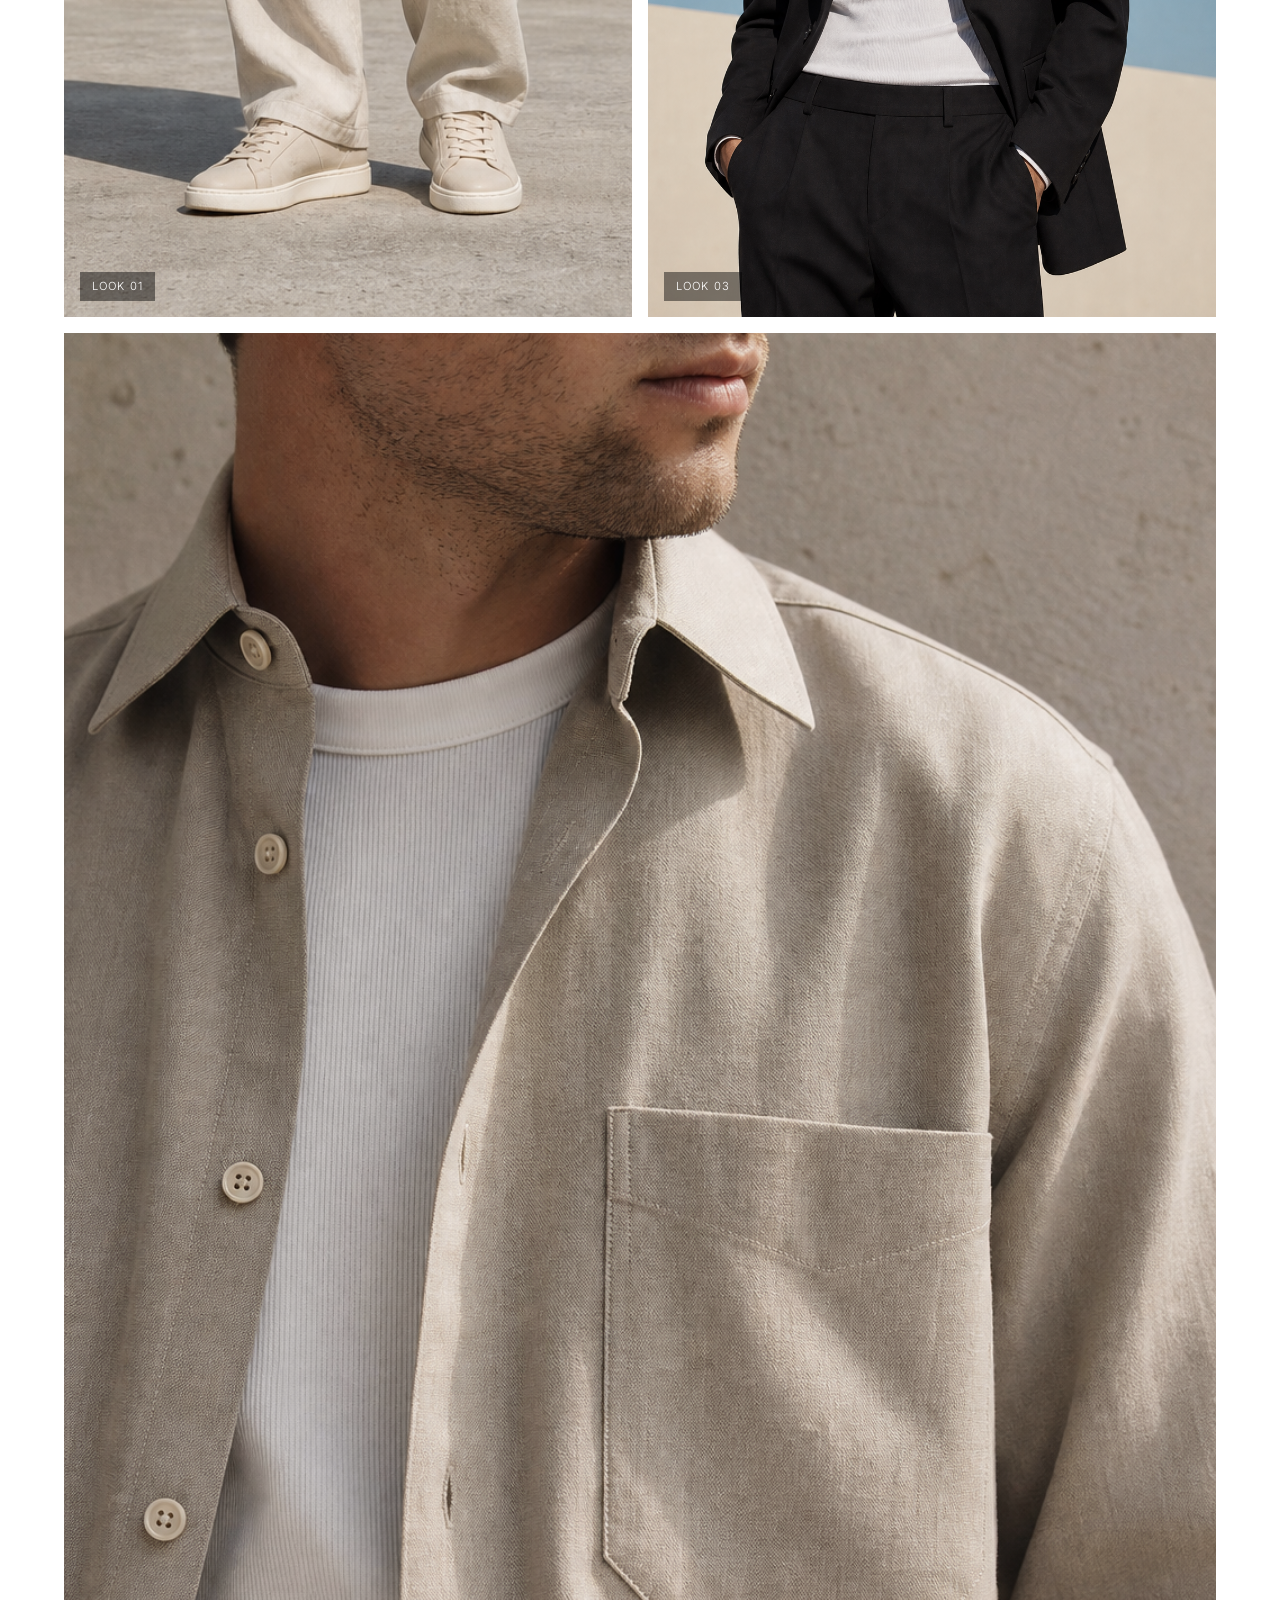
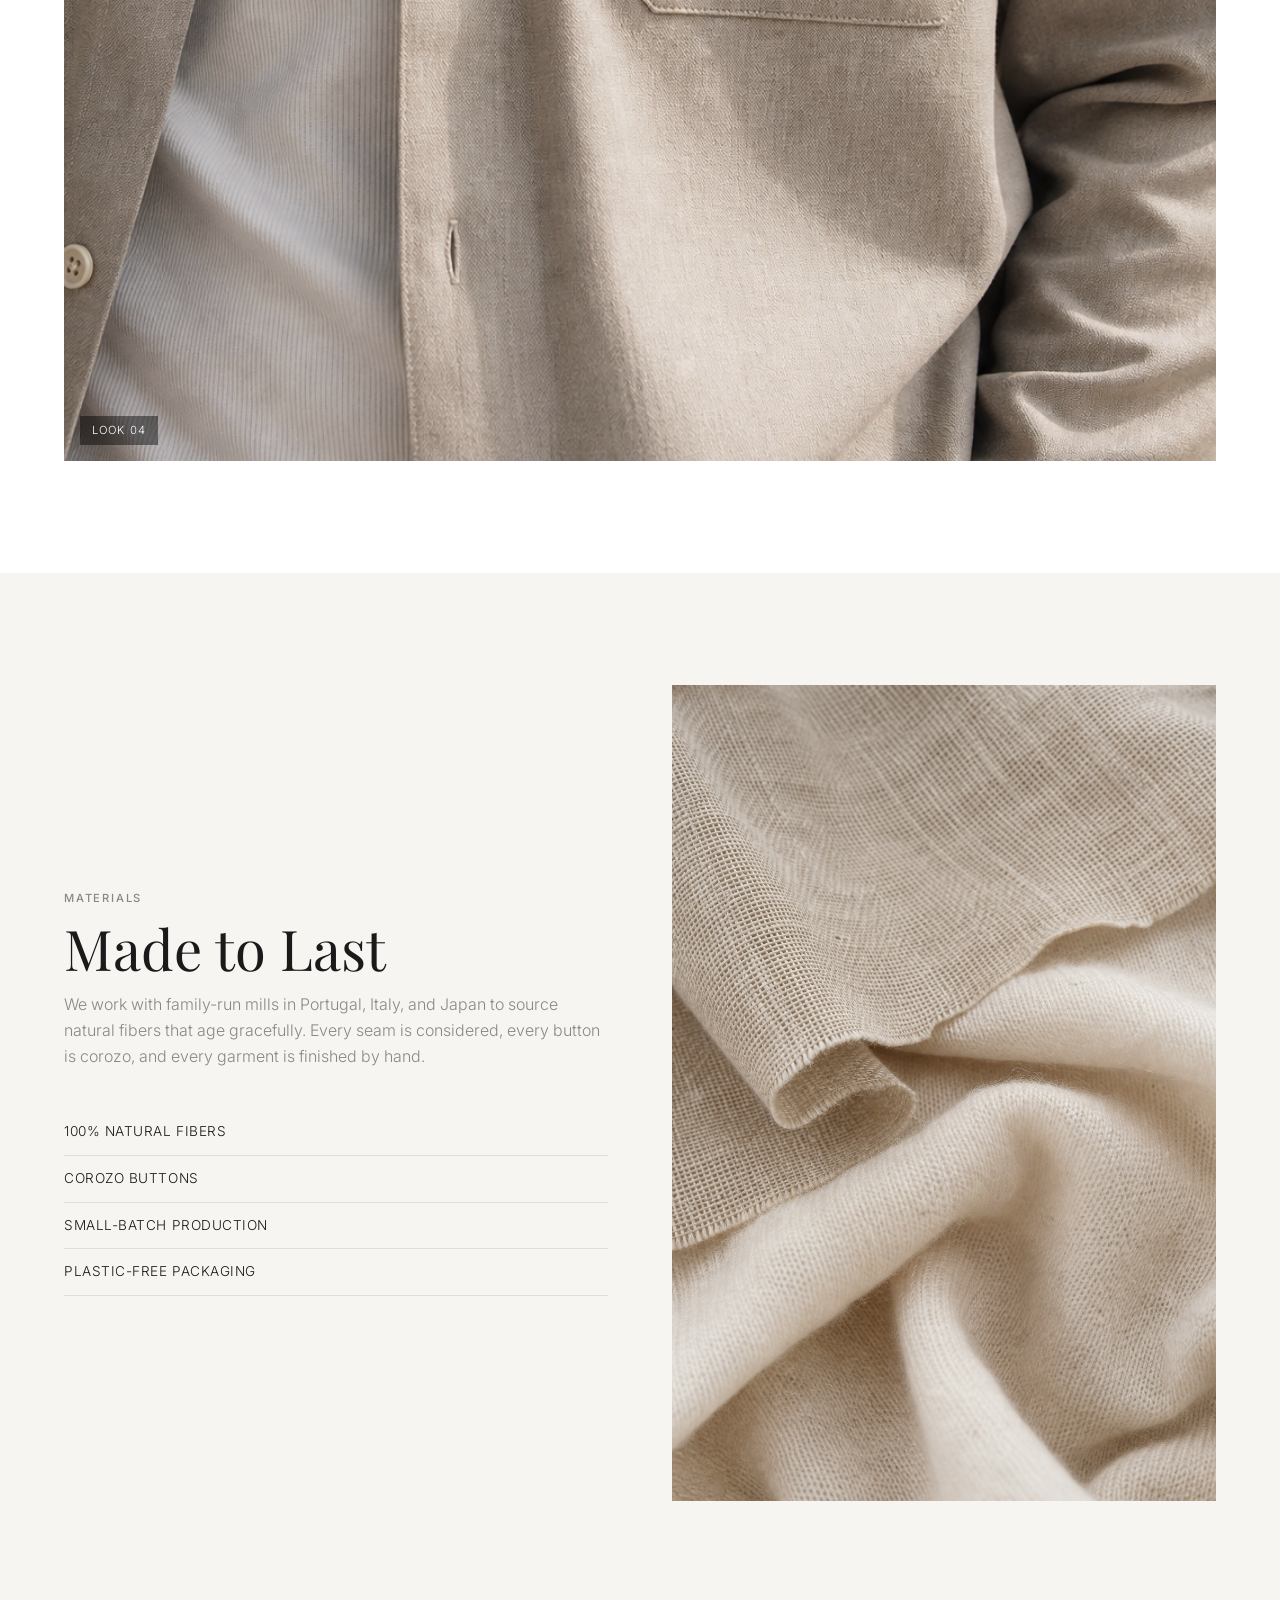
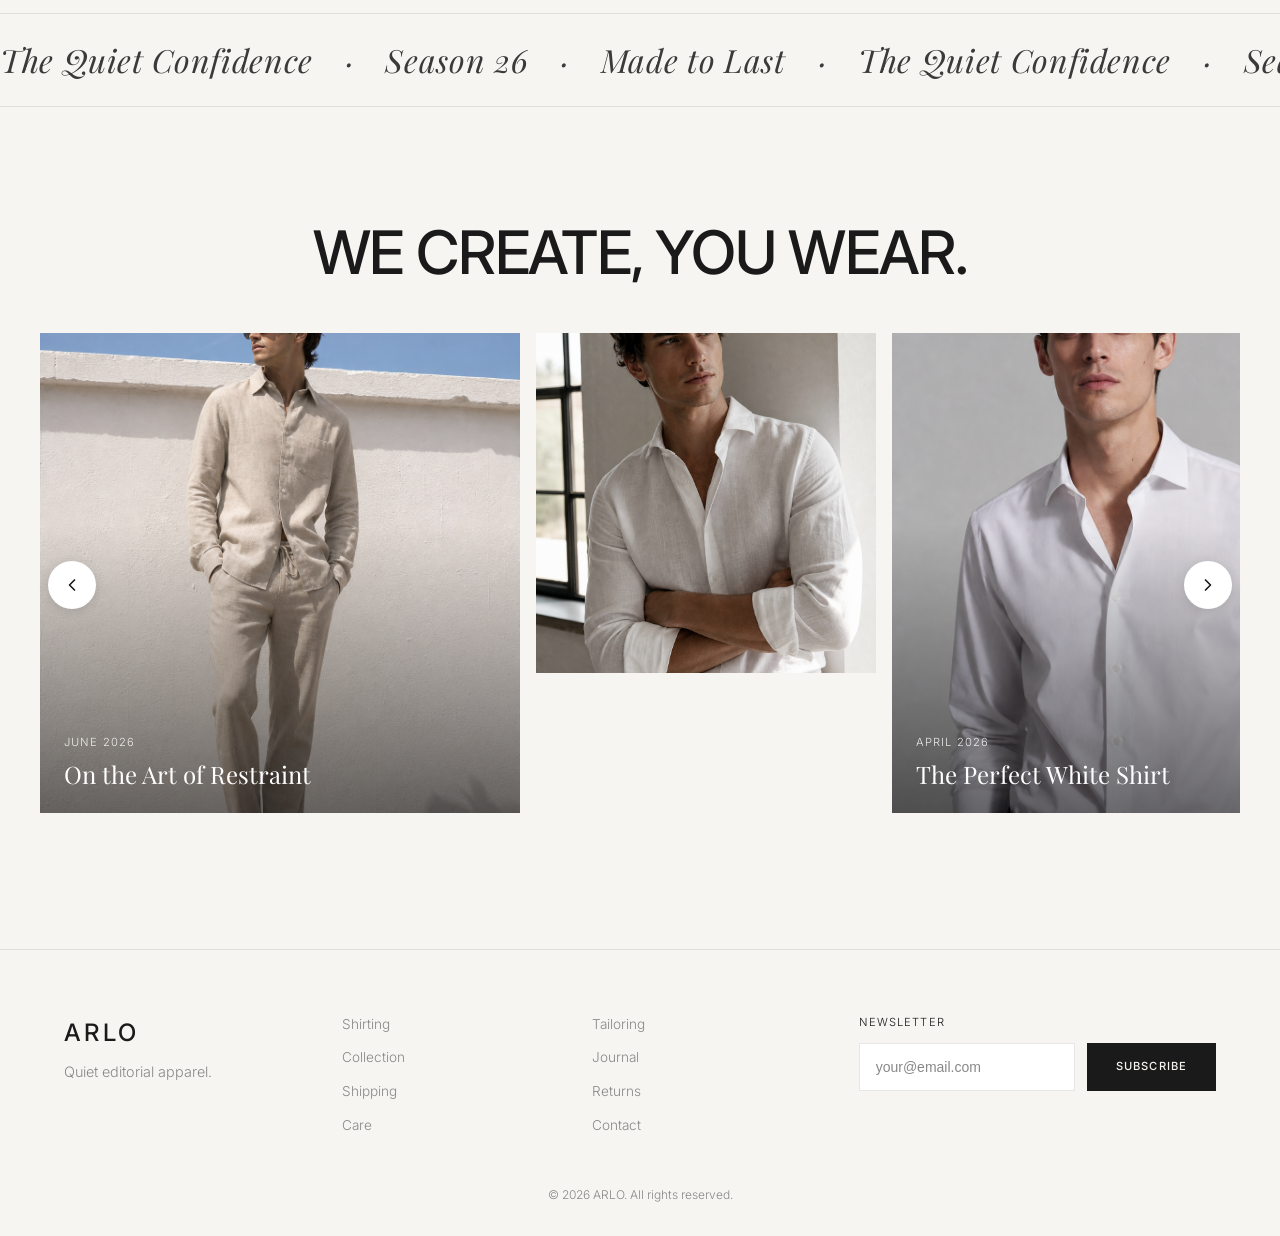
==== commit 5603eabf: "feat(arlo): redesign navbar, hero carousel, journal slider - Navbar: floating white pill bar over he" ====
--- a/01-arlo-editorial/index.html
+++ b/01-arlo-editorial/index.html
@@ -11,50 +11,54 @@
   <link rel="stylesheet" href="styles.css" />
 </head>
 <body>
-  <div class="utility-bar" id="utility-bar" role="banner">
-    <p>Free shipping on orders over $150</p>
-    <button class="utility-close" id="utility-close" aria-label="Close announcement">×</button>
-  </div>
-
   <header class="site-header" role="banner">
-    <a href="#" class="logo" aria-label="ARLO home">ARLO</a>
     <nav class="main-nav" aria-label="Primary">
       <a href="#shirting">Shirting</a>
       <a href="#tailoring">Tailoring</a>
       <a href="#collection">Collection</a>
       <a href="#journal">Journal</a>
     </nav>
+    <a href="#" class="logo" aria-label="ARLO home">ARLO</a>
     <div class="header-actions">
+      <button class="text-btn" aria-label="Account">ACCOUNT</button>
       <button class="icon-btn" aria-label="Search">⌕</button>
-      <button class="icon-btn" id="theme-toggle" aria-label="Toggle light and dark theme">◐</button>
-      <button class="icon-btn" id="bag-btn" aria-label="Shopping bag">Bag (<span id="bag-count">0</span>)</button>
+      <button class="text-btn" id="bag-btn" aria-label="Shopping bag">CART (<span id="bag-count">0</span>)</button>
     </div>
   </header>
 
   <main id="main-content">
-    <section class="hero-triptych" aria-label="Hero">
-      <a href="#shirting" class="hero-panel">
-        <img src="/generated-assets/arlo/arlo-cat-shirting.png" alt="Shop Shirting" />
-        <div class="hero-panel__overlay">
-          <h2 class="hero-panel__title">Shop Shirting</h2>
-          <span class="hero-panel__btn" aria-hidden="true">↗</span>
-        </div>
-      </a>
-      <a href="#tailoring" class="hero-panel">
-        <img src="/generated-assets/arlo/arlo-cat-tailoring.png" alt="Shop Tailoring" />
-        <div class="hero-panel__overlay">
-          <span class="hero-panel__badge">Limited</span>
-          <h2 class="hero-panel__title">Shop Tailoring</h2>
-          <span class="hero-panel__btn" aria-hidden="true">↗</span>
-        </div>
-      </a>
-      <a href="#collection" class="hero-panel">
-        <img src="/generated-assets/arlo/arlo-hero.png" alt="Shop Collection" />
-        <div class="hero-panel__overlay">
-          <h2 class="hero-panel__title">Shop Collection</h2>
-          <span class="hero-panel__btn" aria-hidden="true">↗</span>
-        </div>
-      </a>
+    <section class="hero-carousel" aria-label="Hero" aria-roledescription="carousel" aria-live="polite">
+      <div class="hero-carousel__track">
+        <div class="hero-slide is-active">
+          <img class="hero-slide__media" src="/generated-assets/arlo/arlo-hero.png" alt="Shop Collection" />
+          <div class="hero-slide__content">
+            <h2 class="hero-slide__title">The Season Ahead</h2>
+            <p class="hero-slide__subtitle">Quiet essentials built to last</p>
+            <a href="#collection" class="hero-slide__cta">Shop All</a>
+          </div>
+        </div>
+        <div class="hero-slide">
+          <img class="hero-slide__media" src="/generated-assets/arlo/arlo-cat-shirting.png" alt="Shop Shirting" />
+          <div class="hero-slide__content">
+            <h2 class="hero-slide__title">The Perfect Shirt</h2>
+            <p class="hero-slide__subtitle">Structure, ease, and natural fiber</p>
+            <a href="#shirting" class="hero-slide__cta">Shop Shirting</a>
+          </div>
+        </div>
+        <div class="hero-slide">
+          <img class="hero-slide__media" src="/generated-assets/arlo/arlo-cat-tailoring.png" alt="Shop Tailoring" />
+          <div class="hero-slide__content">
+            <h2 class="hero-slide__title">Modern Tailoring</h2>
+            <p class="hero-slide__subtitle">Limited run, made to measure</p>
+            <a href="#tailoring" class="hero-slide__cta">Shop Tailoring</a>
+          </div>
+        </div>
+      </div>
+      <div class="hero-dots" role="tablist" aria-label="Slide navigation">
+        <button class="hero-dot is-active" aria-label="Go to slide 1" aria-selected="true" role="tab"></button>
+        <button class="hero-dot" aria-label="Go to slide 2" aria-selected="false" role="tab"></button>
+        <button class="hero-dot" aria-label="Go to slide 3" aria-selected="false" role="tab"></button>
+      </div>
     </section>
 
     <section class="manifesto" aria-labelledby="manifesto-heading">
@@ -211,32 +215,46 @@
     </section>
 
     <section class="journal" id="journal" aria-labelledby="journal-heading">
-      <div class="section-header">
-        <p class="eyebrow">Journal</p>
-        <h2 id="journal-heading" class="section-title">Notes from the Atelier</h2>
-      </div>
-      <div class="journal__grid">
-        <article class="journal-card">
-          <img src="/generated-assets/arlo/arlo-journal-1.png" alt="Journal 1" />
-          <p class="journal-card__date">June 2026</p>
-          <h3>On the Art of Restraint</h3>
-          <p>Why fewer, better pieces will always win.</p>
-          <a href="#" class="text-link">Read more</a>
-        </article>
-        <article class="journal-card">
-          <img src="/generated-assets/arlo/arlo-journal-2.png" alt="Journal 2" />
-          <p class="journal-card__date">May 2026</p>
-          <h3>A Guide to Linen</h3>
-          <p>How our favorite warm-weather fabric is made.</p>
-          <a href="#" class="text-link">Read more</a>
-        </article>
-        <article class="journal-card">
-          <img src="/generated-assets/arlo/arlo-journal-3.png" alt="Journal 3" />
-          <p class="journal-card__date">April 2026</p>
-          <h3>The Perfect White Shirt</h3>
-          <p>Finding the balance between structure and ease.</p>
-          <a href="#" class="text-link">Read more</a>
-        </article>
+      <h2 id="journal-heading" class="journal__heading">We create, you wear.</h2>
+      <div class="journal__slider">
+        <button class="journal__arrow journal__arrow--left" aria-label="Previous journal entries">
+          <svg width="20" height="20" viewBox="0 0 24 24" fill="none" stroke="currentColor" stroke-width="2" stroke-linecap="round" stroke-linejoin="round" aria-hidden="true"><polyline points="15 18 9 12 15 6"></polyline></svg>
+        </button>
+        <div class="journal__scroll" tabindex="0" role="list" aria-label="Journal entries">
+          <article class="journal-card journal-card--wide" role="listitem">
+            <img src="/generated-assets/arlo/arlo-journal-1.png" alt="On the Art of Restraint" />
+            <div class="journal-card__overlay">
+              <p class="journal-card__date">June 2026</p>
+              <h3>On the Art of Restraint</h3>
+            </div>
+          </article>
+          <article class="journal-card journal-card--narrow" role="listitem">
+            <img src="/generated-assets/arlo/arlo-journal-2.png" alt="A Guide to Linen" />
+          </article>
+          <article class="journal-card journal-card--wide" role="listitem">
+            <img src="/generated-assets/arlo/arlo-journal-3.png" alt="The Perfect White Shirt" />
+            <div class="journal-card__overlay">
+              <p class="journal-card__date">April 2026</p>
+              <h3>The Perfect White Shirt</h3>
+            </div>
+          </article>
+          <article class="journal-card journal-card--narrow" role="listitem">
+            <img src="/generated-assets/arlo/arlo-look-1.png" alt="Look 01" />
+          </article>
+          <article class="journal-card journal-card--wide" role="listitem">
+            <img src="/generated-assets/arlo/arlo-look-2.png" alt="Look 02" />
+            <div class="journal-card__overlay">
+              <p class="journal-card__date">Season 26</p>
+              <h3>Quiet Confidence</h3>
+            </div>
+          </article>
+          <article class="journal-card journal-card--narrow" role="listitem">
+            <img src="/generated-assets/arlo/arlo-look-3.png" alt="Look 03" />
+          </article>
+        </div>
+        <button class="journal__arrow journal__arrow--right" aria-label="Next journal entries">
+          <svg width="20" height="20" viewBox="0 0 24 24" fill="none" stroke="currentColor" stroke-width="2" stroke-linecap="round" stroke-linejoin="round" aria-hidden="true"><polyline points="9 18 15 12 9 6"></polyline></svg>
+        </button>
       </div>
     </section>
   </main>
--- a/01-arlo-editorial/styles.css
+++ b/01-arlo-editorial/styles.css
@@ -74,34 +74,90 @@
 
 /* Header */
 .site-header {
-  position: sticky; top: 0; z-index: 100;
-  display: flex; align-items: center; justify-content: space-between;
-  height: var(--header-height); padding: 0 1rem;
-  background: rgba(247, 245, 242, 0.92);
-  border-bottom: 1px solid var(--border);
-  backdrop-filter: blur(8px);
-  transition: background-color 0.35s var(--ease-out), border-color 0.35s var(--ease-out);
-}
-[data-theme="dark"] .site-header { background: rgba(26, 26, 26, 0.92); }
+  position: absolute;
+  top: 1rem;
+  left: 1rem;
+  right: 1rem;
+  z-index: 100;
+  display: grid;
+  grid-template-columns: 1fr auto 1fr;
+  align-items: center;
+  height: var(--header-height);
+  padding: 0 1rem;
+  background: #FFFFFF;
+  border-radius: 8px;
+  box-shadow: 0 2px 12px rgba(0, 0, 0, 0.08);
+}
 
 .logo {
-  font-family: var(--font-sans); font-size: 1.25rem; font-weight: 500;
+  font-family: var(--font-sans);
+  font-size: 1.25rem;
+  font-weight: 500;
   letter-spacing: 0.14em;
-}
-.main-nav { display: none; gap: 2rem; font-size: 0.875rem; }
-.main-nav a { position: relative; padding: 0.25rem 0; }
+  justify-self: center;
+}
+
+.main-nav {
+  display: none;
+  gap: 2rem;
+  font-size: 0.875rem;
+}
+.main-nav a {
+  position: relative;
+  padding: 0.25rem 0;
+}
 .main-nav a::after {
-  content: ""; position: absolute; left: 0; bottom: 0; width: 0; height: 1px;
-  background: currentColor; transition: width 0.25s var(--ease-out);
-}
-.main-nav a:hover::after, .main-nav a:focus-visible::after { width: 100%; }
-
-.header-actions { display: flex; align-items: center; gap: 0.25rem; }
+  content: "";
+  position: absolute;
+  left: 0;
+  bottom: 0;
+  width: 0;
+  height: 1px;
+  background: currentColor;
+  transition: width 0.25s var(--ease-out);
+}
+.main-nav a:hover::after,
+.main-nav a:focus-visible::after {
+  width: 100%;
+}
+
+.header-actions {
+  display: flex;
+  align-items: center;
+  justify-content: flex-end;
+  gap: 0.25rem;
+}
+
 .icon-btn {
-  background: transparent; border: none; color: var(--text); padding: 0.5rem;
-  font-size: 1rem; line-height: 1; transition: opacity 0.2s;
-}
-.icon-btn:hover { opacity: 0.6; }
+  background: transparent;
+  border: none;
+  color: var(--text);
+  padding: 0.5rem;
+  font-size: 1rem;
+  line-height: 1;
+  cursor: pointer;
+  transition: opacity 0.2s;
+}
+.icon-btn:hover {
+  opacity: 0.6;
+}
+
+.text-btn {
+  background: transparent;
+  border: none;
+  color: var(--text);
+  padding: 0.5rem;
+  font-family: var(--font-sans);
+  font-size: 0.75rem;
+  font-weight: 500;
+  letter-spacing: 0.05em;
+  line-height: 1;
+  cursor: pointer;
+  transition: opacity 0.2s;
+}
+.text-btn:hover {
+  opacity: 0.6;
+}
 
 /* Buttons */
 .btn {
@@ -128,76 +184,97 @@
   letter-spacing: 0.16em; text-transform: uppercase; color: var(--muted);
 }
 
-/* Hero triptych */
-.hero-triptych {
-  display: grid;
-  grid-template-columns: 1fr;
-  min-height: calc(100vh - var(--header-height));
-}
-.hero-panel {
+/* Hero carousel */
+.hero-carousel {
   position: relative;
-  display: block;
+  width: 100%;
+  height: 100vh;
   overflow: hidden;
-}
-.hero-panel img {
+  background: var(--text);
+}
+.hero-carousel__track {
+  position: relative;
+  width: 100%;
+  height: 100%;
+}
+.hero-slide {
+  position: absolute;
+  inset: 0;
+  opacity: 0;
+  transition: opacity 0.9s var(--ease-out);
+  z-index: 0;
+}
+.hero-slide.is-active {
+  opacity: 1;
+  z-index: 1;
+}
+.hero-slide__media {
   width: 100%;
   height: 100%;
   object-fit: cover;
-  filter: grayscale(20%);
-  transition: transform 0.8s var(--ease-out);
-}
-.hero-panel:hover img { transform: scale(1.04); }
-.hero-panel__overlay {
-  position: absolute;
-  inset: 0;
-  display: flex;
-  flex-direction: column;
-  align-items: center;
-  justify-content: center;
-  background: rgba(0,0,0,0.22);
+  filter: grayscale(15%);
+}
+.hero-slide__content {
+  position: absolute;
+  bottom: 4rem;
+  left: 1.5rem;
+  z-index: 2;
   color: #fff;
-  transition: background 0.35s;
-}
-.hero-panel:hover .hero-panel__overlay { background: rgba(0,0,0,0.30); }
-.hero-panel__title {
+  max-width: 32rem;
+}
+.hero-slide__title {
   font-family: var(--font-sans);
-  font-size: clamp(1.5rem, 3vw, 2.25rem);
+  font-size: clamp(1.75rem, 4vw, 3.5rem);
   font-weight: 500;
   letter-spacing: 0.04em;
   text-transform: uppercase;
-  margin: 0;
-  text-shadow: 0 2px 12px rgba(0,0,0,0.35);
-}
-.hero-panel__badge {
-  position: absolute;
-  top: 1.25rem;
-  left: 50%;
-  transform: translateX(-50%);
-  padding: 0.35rem 0.85rem;
-  font-size: 0.65rem;
+  line-height: 1.1;
+  margin: 0 0 0.5rem;
+  text-shadow: 0 2px 16px rgba(0,0,0,0.45);
+}
+.hero-slide__subtitle {
+  font-size: clamp(0.9rem, 1.5vw, 1.15rem);
+  font-weight: 300;
+  margin: 0 0 1.25rem;
+  text-shadow: 0 1px 8px rgba(0,0,0,0.45);
+}
+.hero-slide__cta {
+  display: inline-block;
+  padding: 0.875rem 1.75rem;
+  font-size: 0.7rem;
   font-weight: 500;
   letter-spacing: 0.1em;
   text-transform: uppercase;
   background: #fff;
   color: #1A1A1A;
-  border-radius: 999px;
-}
-.hero-panel__btn {
-  position: absolute;
-  bottom: 1.25rem;
-  right: 1.25rem;
-  width: 2.5rem;
-  height: 2.5rem;
+  transition: transform 0.2s var(--ease-out), background-color 0.2s;
+}
+.hero-slide__cta:hover {
+  transform: translateY(-1px);
+  background: #f2f2f2;
+}
+.hero-dots {
+  position: absolute;
+  bottom: 2rem;
+  right: 1.5rem;
+  z-index: 2;
   display: flex;
-  align-items: center;
-  justify-content: center;
-  font-size: 0.9rem;
+  gap: 0.5rem;
+}
+.hero-dot {
+  width: 0.5rem;
+  height: 0.5rem;
+  padding: 0;
+  border: none;
+  border-radius: 50%;
+  background: rgba(255,255,255,0.45);
+  cursor: pointer;
+  transition: background 0.25s, transform 0.25s;
+}
+.hero-dot.is-active {
   background: #fff;
-  color: #1A1A1A;
-  border-radius: 50%;
-  transition: transform 0.25s var(--ease-out), background 0.25s;
-}
-.hero-panel:hover .hero-panel__btn { transform: scale(1.08); background: #f2f2f2; }
+  transform: scale(1.2);
+}
 
 /* Manifesto */
 .manifesto {
@@ -311,22 +388,93 @@
 
 /* Journal */
 .journal { padding: 5rem 1rem; }
-.journal__grid {
-  display: grid; gap: 1.5rem; max-width: 72rem; margin: 0 auto;
-}
-.journal-card { display: flex; flex-direction: column; }
+.journal__heading {
+  font-family: var(--font-sans);
+  font-size: clamp(2rem, 5vw, 3.75rem);
+  font-weight: 500;
+  letter-spacing: -0.02em;
+  text-transform: uppercase;
+  text-align: center;
+  color: var(--text);
+  margin: 0 0 3rem;
+  line-height: 1.1;
+}
+.journal__slider {
+  position: relative;
+  max-width: 90rem;
+  margin: 0 auto;
+}
+.journal__scroll {
+  display: flex;
+  gap: 1rem;
+  overflow-x: auto;
+  scroll-behavior: smooth;
+  scroll-snap-type: x mandatory;
+  padding: 0 1rem 1.5rem;
+  scrollbar-width: none;
+  -ms-overflow-style: none;
+}
+.journal__scroll::-webkit-scrollbar { display: none; }
+.journal-card {
+  position: relative;
+  flex: 0 0 auto;
+  scroll-snap-align: start;
+  overflow: hidden;
+}
+.journal-card--wide { width: clamp(300px, 40vw, 480px); }
+.journal-card--narrow { width: clamp(220px, 28vw, 340px); }
 .journal-card img {
-  width: 100%; aspect-ratio: 16 / 10; object-fit: cover;
-  filter: grayscale(15%); margin-bottom: 1.25rem;
-}
-.journal-card__date { font-size: 0.7rem; color: var(--muted); margin: 0 0 0.5rem; }
-.journal-card h3 { font-family: var(--font-serif); font-size: 1.35rem; font-weight: 400; margin: 0 0 0.5rem; }
-.journal-card p { color: var(--muted); margin: 0 0 1rem; }
-.text-link {
-  font-size: 0.7rem; font-weight: 500; letter-spacing: 0.1em; text-transform: uppercase;
-  border-bottom: 1px solid var(--text); padding-bottom: 0.15rem; align-self: flex-start;
-}
-.text-link:hover { opacity: 0.6; }
+  width: 100%;
+  aspect-ratio: 1 / 1;
+  object-fit: cover;
+  filter: grayscale(15%);
+  display: block;
+}
+.journal-card__overlay {
+  position: absolute;
+  inset: 0;
+  display: flex;
+  flex-direction: column;
+  justify-content: flex-end;
+  padding: 1.5rem;
+  background: linear-gradient(to top, rgba(0,0,0,0.55), transparent 60%);
+  color: #fff;
+}
+.journal-card__date {
+  font-size: 0.7rem;
+  letter-spacing: 0.1em;
+  text-transform: uppercase;
+  opacity: 0.85;
+  margin: 0 0 0.5rem;
+}
+.journal-card__overlay h3 {
+  font-family: var(--font-serif);
+  font-size: 1.5rem;
+  font-weight: 400;
+  margin: 0;
+  line-height: 1.2;
+}
+.journal__arrow {
+  position: absolute;
+  top: 50%;
+  transform: translateY(-50%);
+  z-index: 10;
+  display: none;
+  align-items: center;
+  justify-content: center;
+  width: 3rem;
+  height: 3rem;
+  border: none;
+  border-radius: 50%;
+  background: #fff;
+  color: #1A1A1A;
+  box-shadow: 0 2px 12px rgba(0,0,0,0.12);
+  cursor: pointer;
+  transition: transform 0.2s var(--ease-out), box-shadow 0.2s;
+}
+.journal__arrow:hover { transform: translateY(-50%) scale(1.08); box-shadow: 0 4px 16px rgba(0,0,0,0.18); }
+.journal__arrow--left { left: 0.5rem; }
+.journal__arrow--right { right: 0.5rem; }
 
 /* Footer */
 .site-footer {
@@ -390,8 +538,8 @@
 /* Tablet */
 @media (min-width: 640px) {
   .main-nav { display: flex; }
-  .hero-triptych { grid-template-columns: repeat(3, 1fr); }
-  .hero-panel__title { font-size: clamp(1.25rem, 2.2vw, 1.75rem); }
+  .hero-slide__content { left: 2.5rem; bottom: 5rem; }
+  .hero-dots { right: 2.5rem; bottom: 3rem; }
   .categories__grid { grid-template-columns: repeat(3, 1fr); }
   .feature-product { flex: 0 0 45%; }
   .lookbook__grid { grid-template-columns: repeat(2, 1fr); }
@@ -399,7 +547,7 @@
   .lookbook__item--tall { grid-row: span 2; }
   .craft__inner { grid-template-columns: 1fr 1fr; gap: 4rem; align-items: center; }
   .craft__media img { height: 100%; min-height: 32rem; }
-  .journal__grid { grid-template-columns: repeat(3, 1fr); }
+  .journal__arrow { display: flex; }
   .site-footer__grid { grid-template-columns: 1fr 2fr 1.5fr; align-items: start; }
   .newsletter__row { flex-direction: row; }
   .drawer-grid { grid-template-columns: repeat(2, 1fr); }
@@ -407,7 +555,7 @@
 
 /* Desktop */
 @media (min-width: 1024px) {
-  .site-header { padding: 0 2.5rem; }
+  .site-header { left: 2.5rem; right: 2.5rem; }
   .manifesto { padding: 8rem 4rem; }
   .categories, .lookbook, .craft, .journal { padding: 7rem 2.5rem; }
   .feature-products { padding: 7rem 0 7rem 2.5rem; }
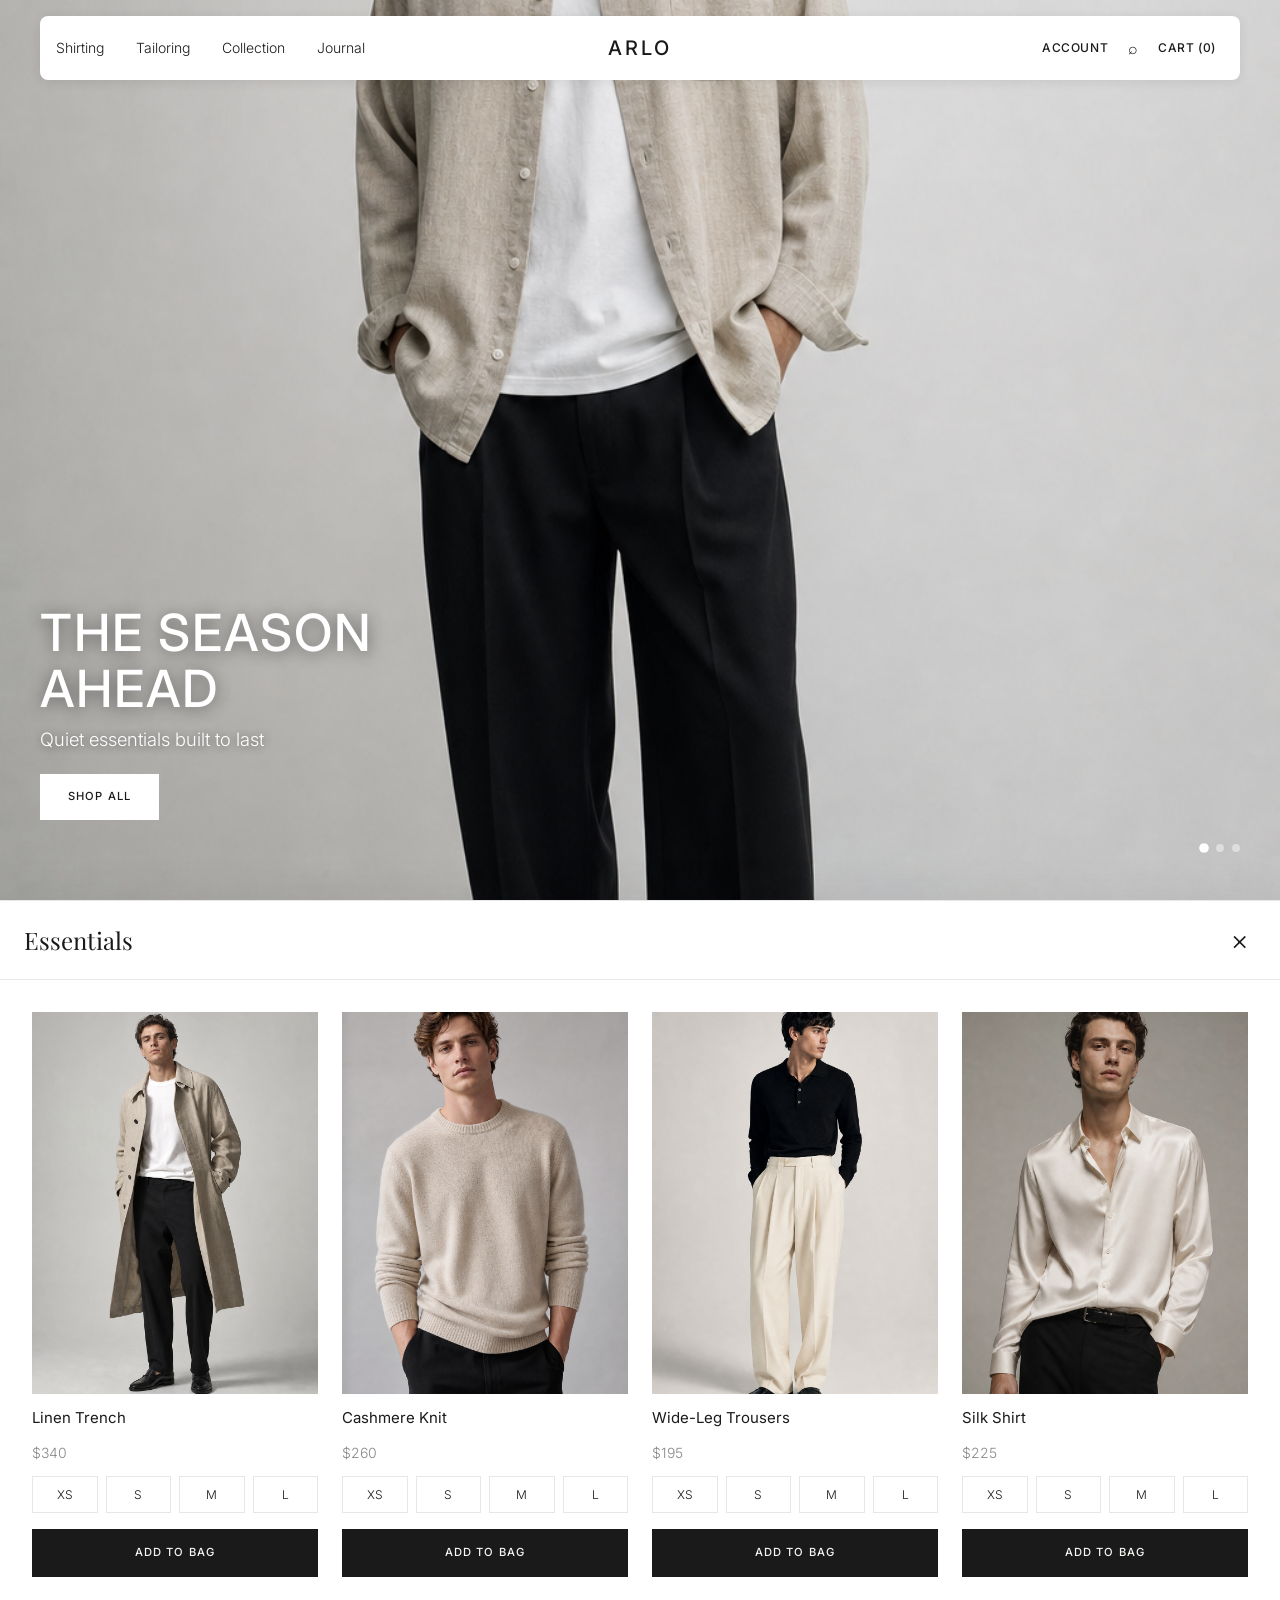
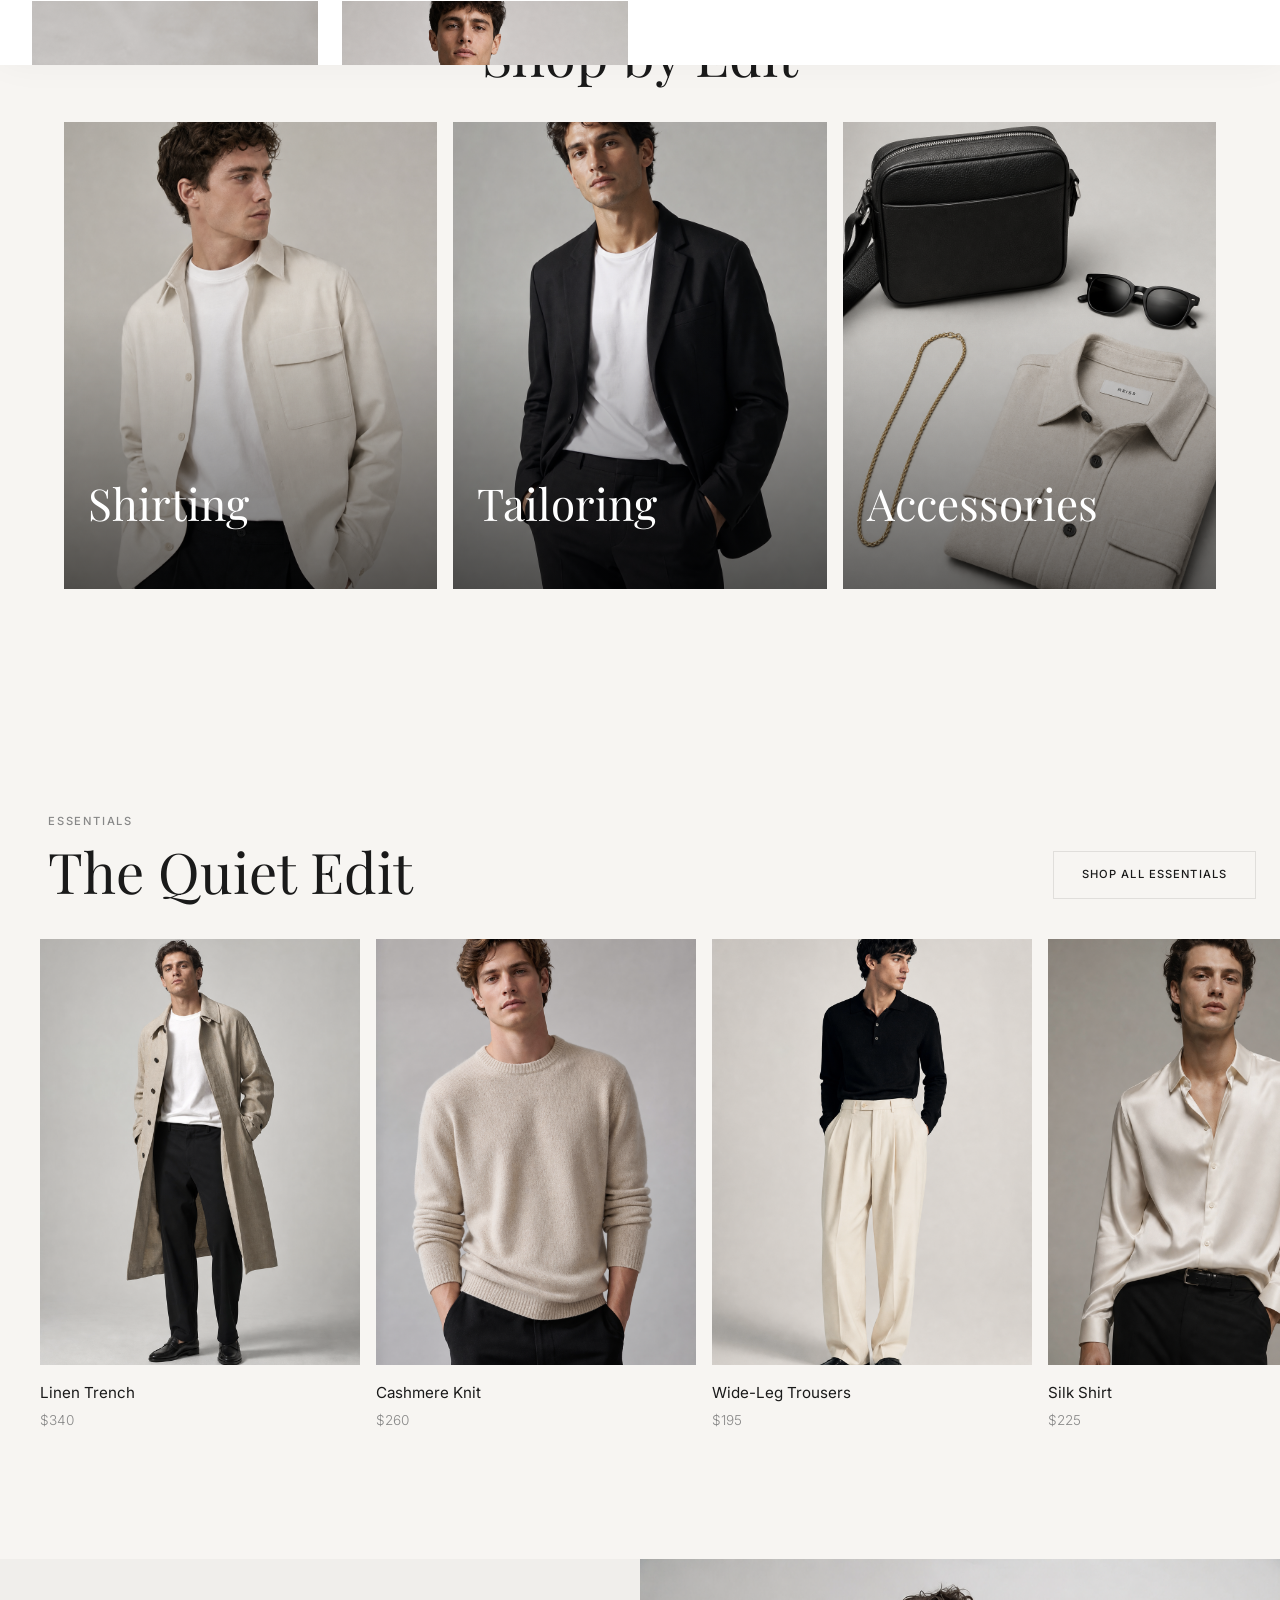
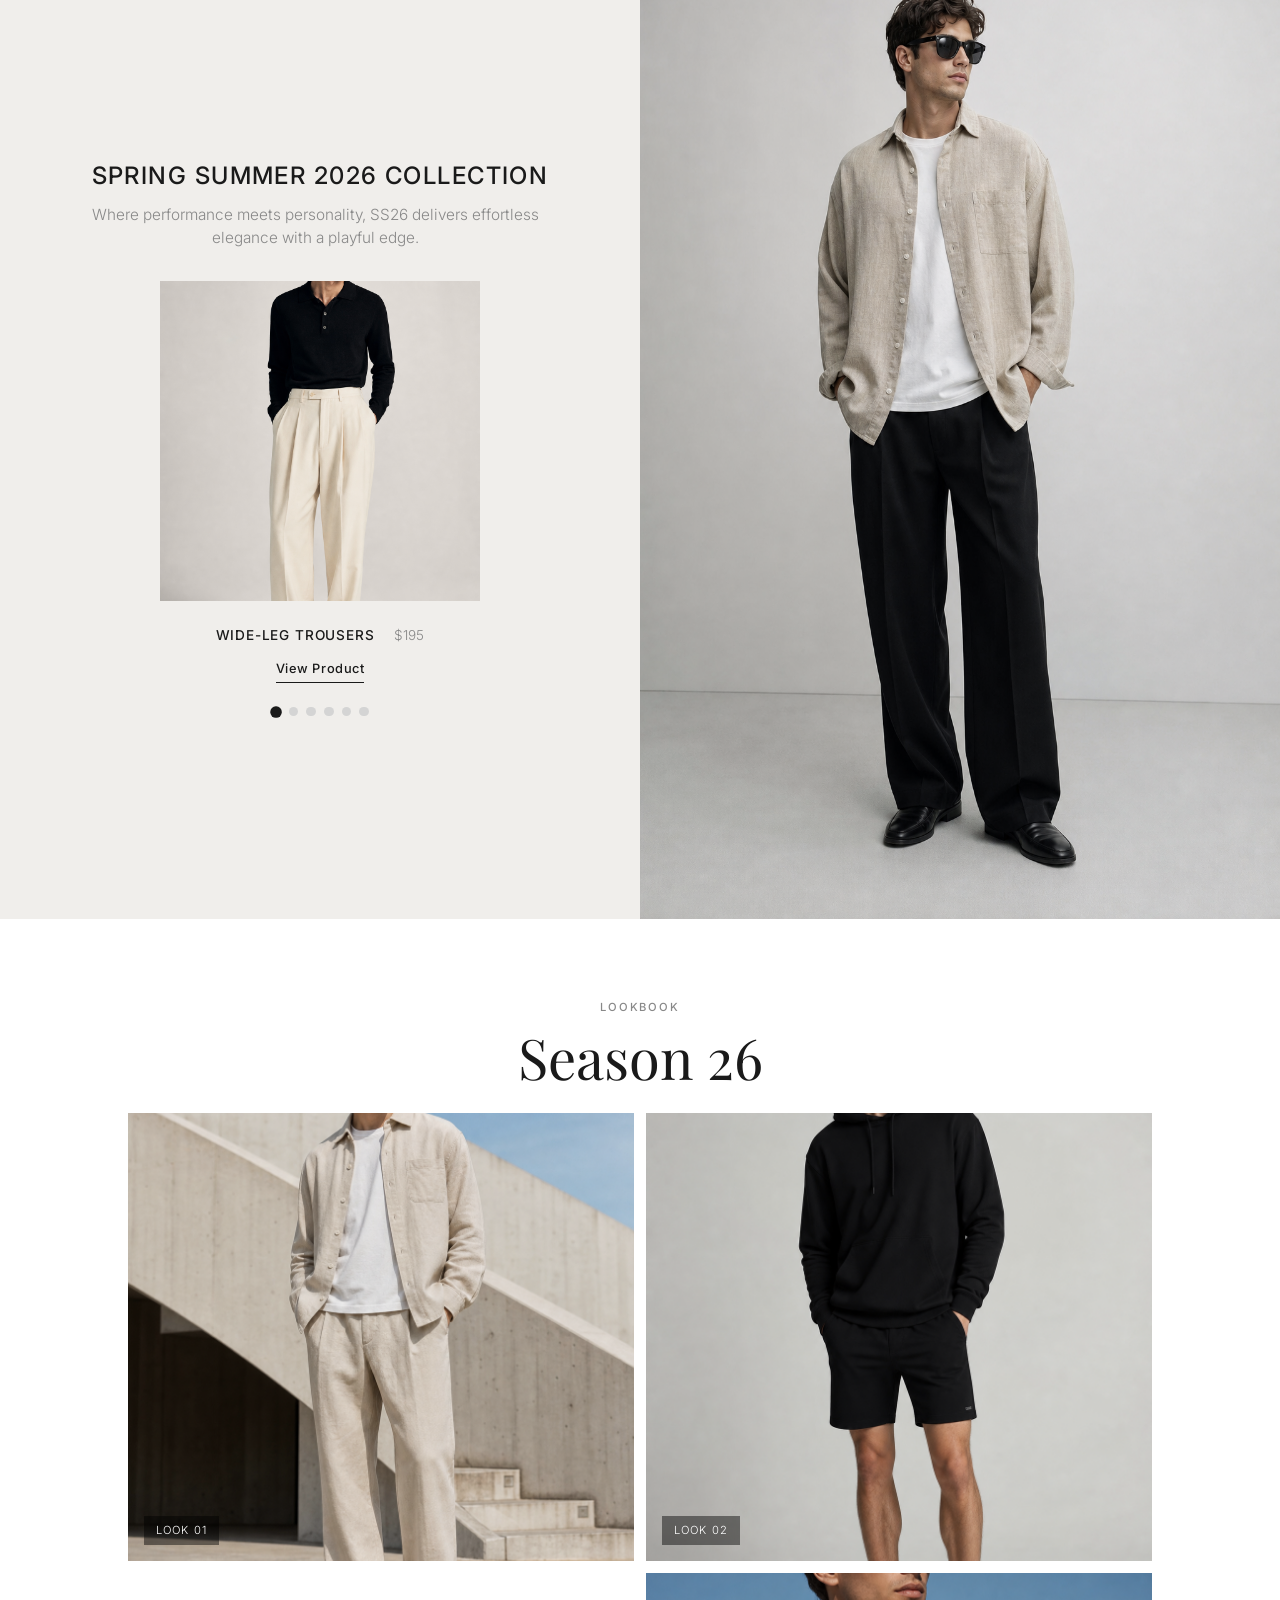
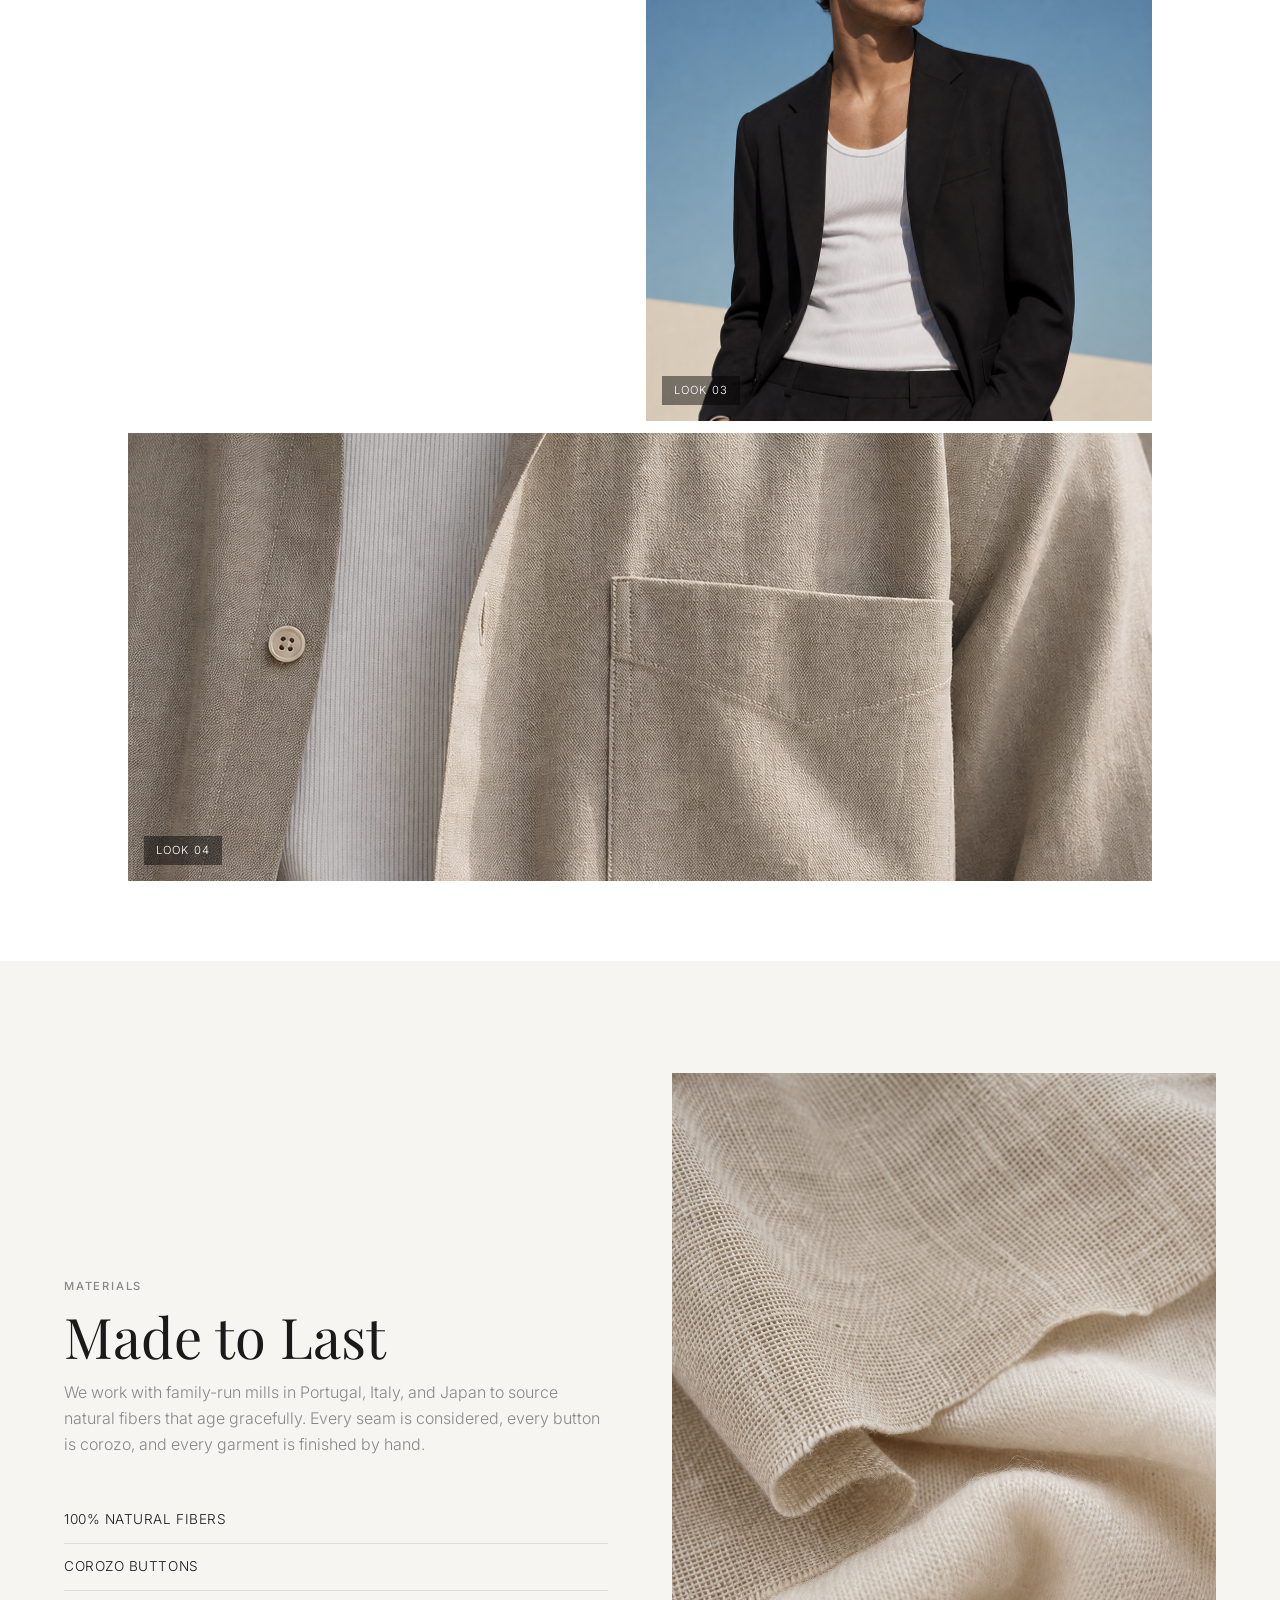
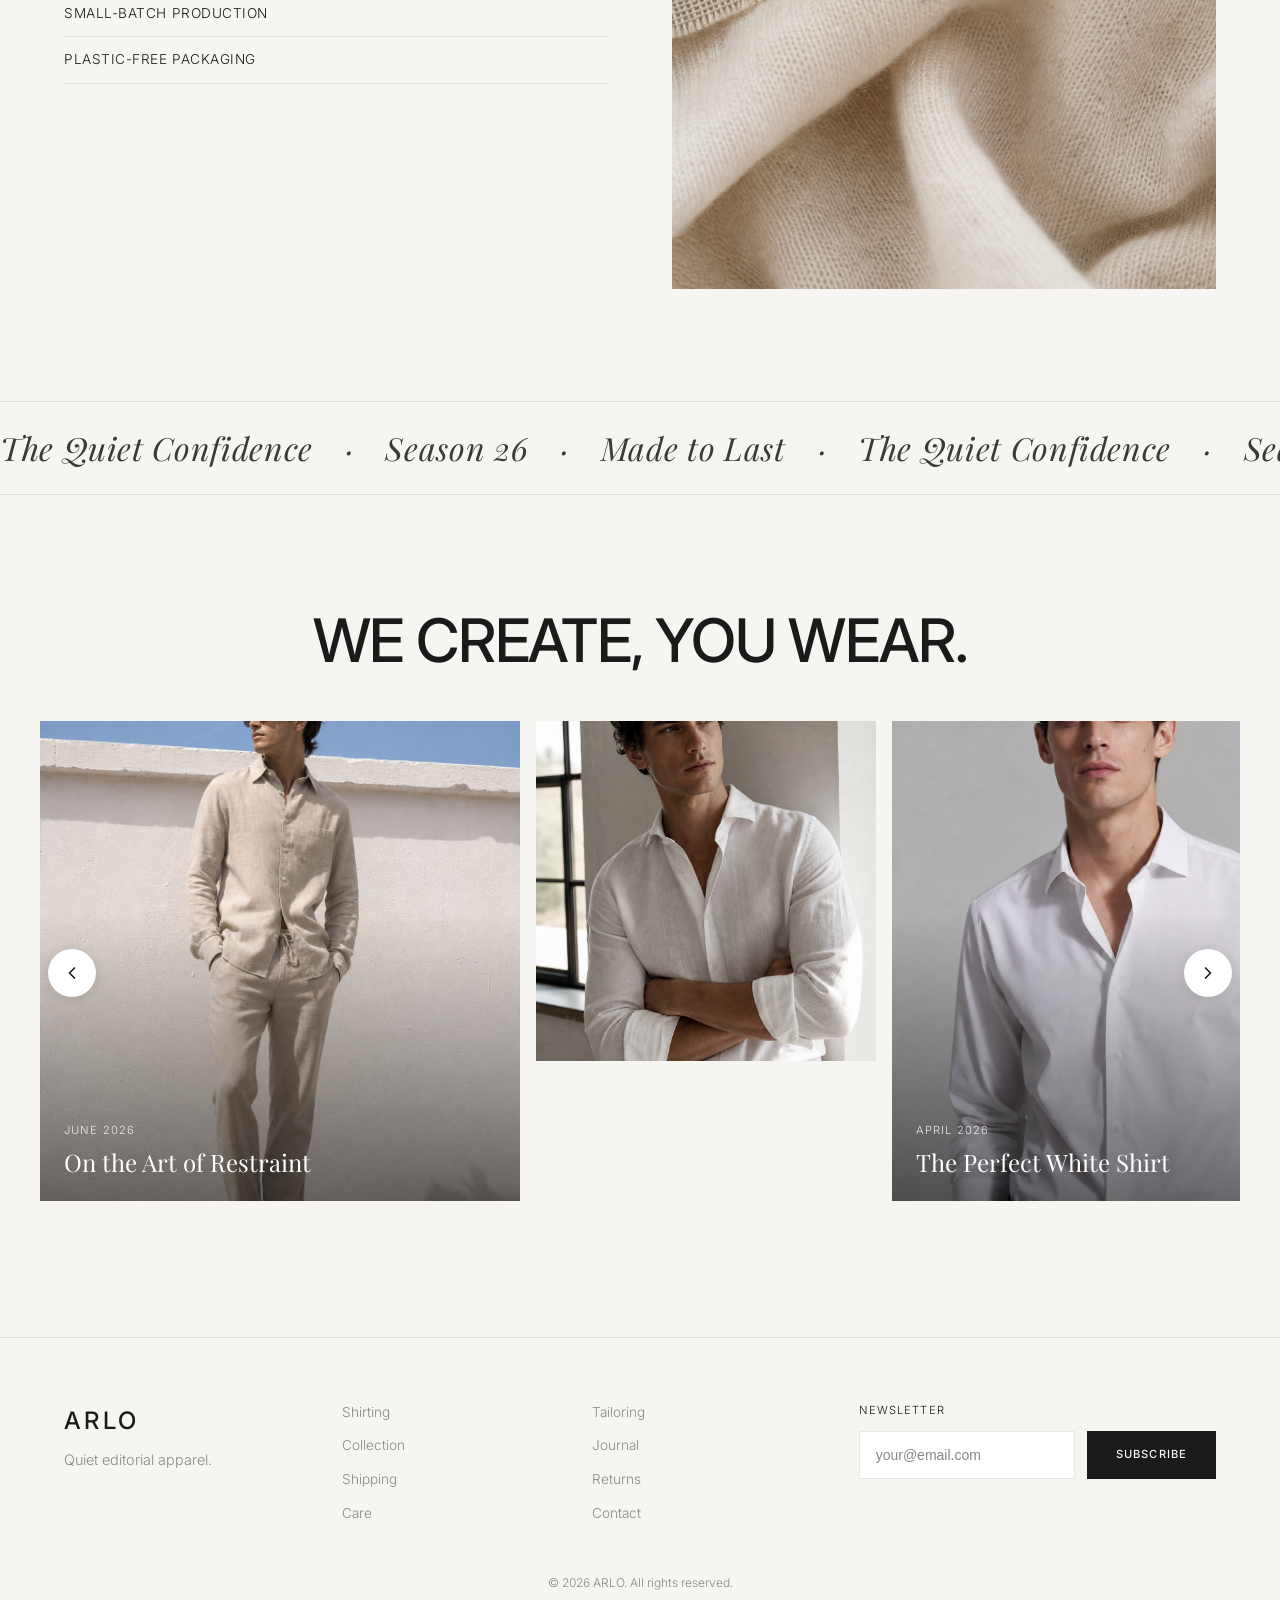
==== commit 128b8ada: "feat(arlo): add collection showcase section, shrink lookbook - Add split collection-showcase section" ====
--- a/01-arlo-editorial/index.html
+++ b/01-arlo-editorial/index.html
@@ -153,6 +153,34 @@
       </div>
     </section>
 
+    <section class="collection-showcase" aria-labelledby="collection-showcase-heading">
+      <div class="collection-showcase__product">
+        <div class="collection-showcase__text">
+          <h2 id="collection-showcase-heading" class="collection-showcase__title">Spring Summer 2026 Collection</h2>
+          <p class="collection-showcase__desc">Where performance meets personality, SS26 delivers effortless elegance with a playful edge.</p>
+        </div>
+        <div class="collection-showcase__stage">
+          <img id="showcase-img" src="/generated-assets/arlo/arlo-product-3.png" alt="Wide-leg trousers" />
+        </div>
+        <div class="collection-showcase__meta">
+          <span class="collection-showcase__name">Wide-Leg Trousers</span>
+          <span class="collection-showcase__price">$195</span>
+        </div>
+        <a href="#" class="collection-showcase__link">View Product</a>
+        <div class="collection-showcase__dots" role="tablist" aria-label="Product carousel">
+          <button class="showcase-dot is-active" aria-label="Product 1" aria-selected="true" role="tab" data-index="0"></button>
+          <button class="showcase-dot" aria-label="Product 2" aria-selected="false" role="tab" data-index="1"></button>
+          <button class="showcase-dot" aria-label="Product 3" aria-selected="false" role="tab" data-index="2"></button>
+          <button class="showcase-dot" aria-label="Product 4" aria-selected="false" role="tab" data-index="3"></button>
+          <button class="showcase-dot" aria-label="Product 5" aria-selected="false" role="tab" data-index="4"></button>
+          <button class="showcase-dot" aria-label="Product 6" aria-selected="false" role="tab" data-index="5"></button>
+        </div>
+      </div>
+      <div class="collection-showcase__model">
+        <img src="/generated-assets/arlo/arlo-hero.png" alt="Model wearing ARLO SS26 collection" />
+      </div>
+    </section>
+
     <section class="lookbook" aria-labelledby="lookbook-heading">
       <div class="lookbook__header">
         <p class="eyebrow">Lookbook</p>
--- a/01-arlo-editorial/styles.css
+++ b/01-arlo-editorial/styles.css
@@ -346,13 +346,112 @@
 .feature-product h3 { font-size: 0.95rem; font-weight: 400; margin: 0 0 0.25rem; }
 .feature-product__price { margin: 0; font-size: 0.85rem; color: var(--muted); }
 
+/* Collection showcase */
+.collection-showcase {
+  display: grid;
+  grid-template-columns: 1fr;
+  background: var(--surface);
+}
+.collection-showcase__product {
+  display: flex;
+  flex-direction: column;
+  align-items: center;
+  justify-content: center;
+  padding: 3rem 1.5rem;
+  text-align: center;
+  background: #F0EEEB;
+}
+.collection-showcase__title {
+  font-family: var(--font-sans);
+  font-size: clamp(1.1rem, 2.5vw, 1.5rem);
+  font-weight: 500;
+  letter-spacing: 0.06em;
+  text-transform: uppercase;
+  margin: 0 0 0.75rem;
+  line-height: 1.2;
+}
+.collection-showcase__desc {
+  font-size: clamp(0.85rem, 1.2vw, 1rem);
+  color: var(--muted);
+  max-width: 28rem;
+  margin: 0 0 2rem;
+  line-height: 1.5;
+}
+.collection-showcase__stage {
+  width: 100%;
+  max-width: 320px;
+  margin-bottom: 1.5rem;
+}
+.collection-showcase__stage img {
+  width: 100%;
+  aspect-ratio: 1 / 1;
+  object-fit: cover;
+  filter: grayscale(10%);
+}
+.collection-showcase__meta {
+  display: flex;
+  align-items: center;
+  justify-content: center;
+  gap: 1.25rem;
+  margin-bottom: 0.75rem;
+}
+.collection-showcase__name {
+  font-size: 0.85rem;
+  font-weight: 500;
+  letter-spacing: 0.06em;
+  text-transform: uppercase;
+}
+.collection-showcase__price {
+  font-size: 0.85rem;
+  color: var(--muted);
+}
+.collection-showcase__link {
+  display: inline-block;
+  font-size: 0.8rem;
+  font-weight: 500;
+  letter-spacing: 0.04em;
+  border-bottom: 1px solid var(--text);
+  padding-bottom: 0.15rem;
+  margin-bottom: 1.5rem;
+  transition: opacity 0.2s;
+}
+.collection-showcase__link:hover { opacity: 0.6; }
+.collection-showcase__dots {
+  display: flex;
+  gap: 0.5rem;
+}
+.showcase-dot {
+  width: 0.6rem;
+  height: 0.6rem;
+  padding: 0;
+  border: none;
+  border-radius: 50%;
+  background: #d4d4d4;
+  cursor: pointer;
+  transition: background 0.25s, transform 0.25s;
+}
+.showcase-dot.is-active {
+  background: var(--text);
+  transform: scale(1.15);
+}
+.collection-showcase__model {
+  min-height: 50vh;
+  overflow: hidden;
+}
+.collection-showcase__model img {
+  width: 100%;
+  height: 100%;
+  object-fit: cover;
+  filter: grayscale(15%);
+}
+
 /* Lookbook */
-.lookbook { padding: 5rem 1rem; background: var(--surface); }
-.lookbook__header { text-align: center; padding-bottom: 2.5rem; }
+.lookbook { padding: 3.5rem 1rem; background: var(--surface); }
+.lookbook__header { text-align: center; padding-bottom: 1.75rem; }
 .lookbook__grid {
-  display: grid; gap: 1rem; max-width: 72rem; margin: 0 auto;
-}
-.lookbook__item { position: relative; margin: 0; overflow: hidden; }
+  display: grid; gap: 0.75rem; max-width: 64rem; margin: 0 auto;
+}
+.lookbook__item { position: relative; margin: 0; overflow: hidden; max-height: 28rem; }
 .lookbook__item img { width: 100%; height: 100%; object-fit: cover; filter: grayscale(15%); }
 .lookbook__item figcaption {
   position: absolute; left: 1rem; bottom: 1rem;
@@ -542,6 +641,9 @@
   .hero-dots { right: 2.5rem; bottom: 3rem; }
   .categories__grid { grid-template-columns: repeat(3, 1fr); }
   .feature-product { flex: 0 0 45%; }
+  .collection-showcase { grid-template-columns: 1fr 1fr; }
+  .collection-showcase__product { padding: 4rem 2rem; }
+  .collection-showcase__model { min-height: auto; }
   .lookbook__grid { grid-template-columns: repeat(2, 1fr); }
   .lookbook__item--wide { grid-column: span 2; }
   .lookbook__item--tall { grid-row: span 2; }
@@ -557,7 +659,8 @@
 @media (min-width: 1024px) {
   .site-header { left: 2.5rem; right: 2.5rem; }
   .manifesto { padding: 8rem 4rem; }
-  .categories, .lookbook, .craft, .journal { padding: 7rem 2.5rem; }
+  .categories, .craft, .journal { padding: 7rem 2.5rem; }
+  .lookbook { padding: 5rem 2.5rem; }
   .feature-products { padding: 7rem 0 7rem 2.5rem; }
   .feature-products__header { flex-direction: row; justify-content: space-between; align-items: flex-end; }
   .feature-product { flex: 0 0 30%; max-width: 320px; }
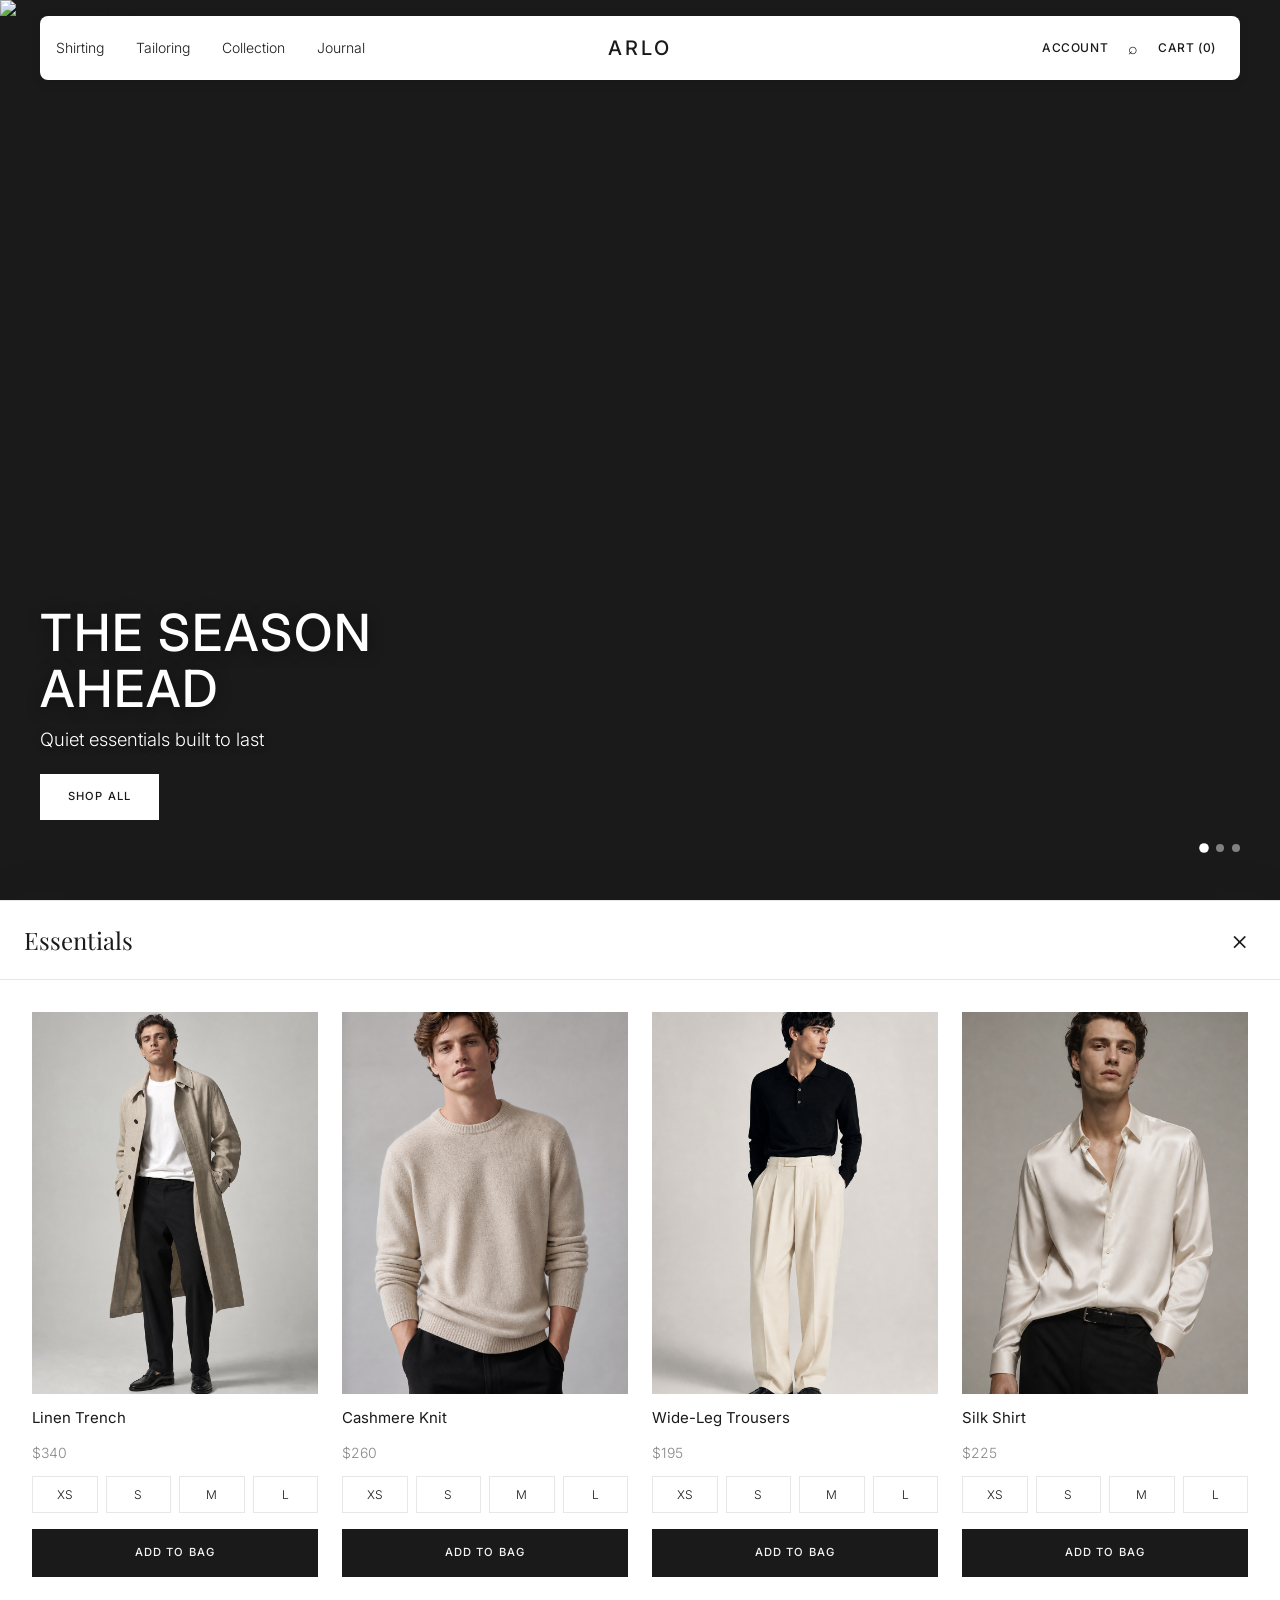
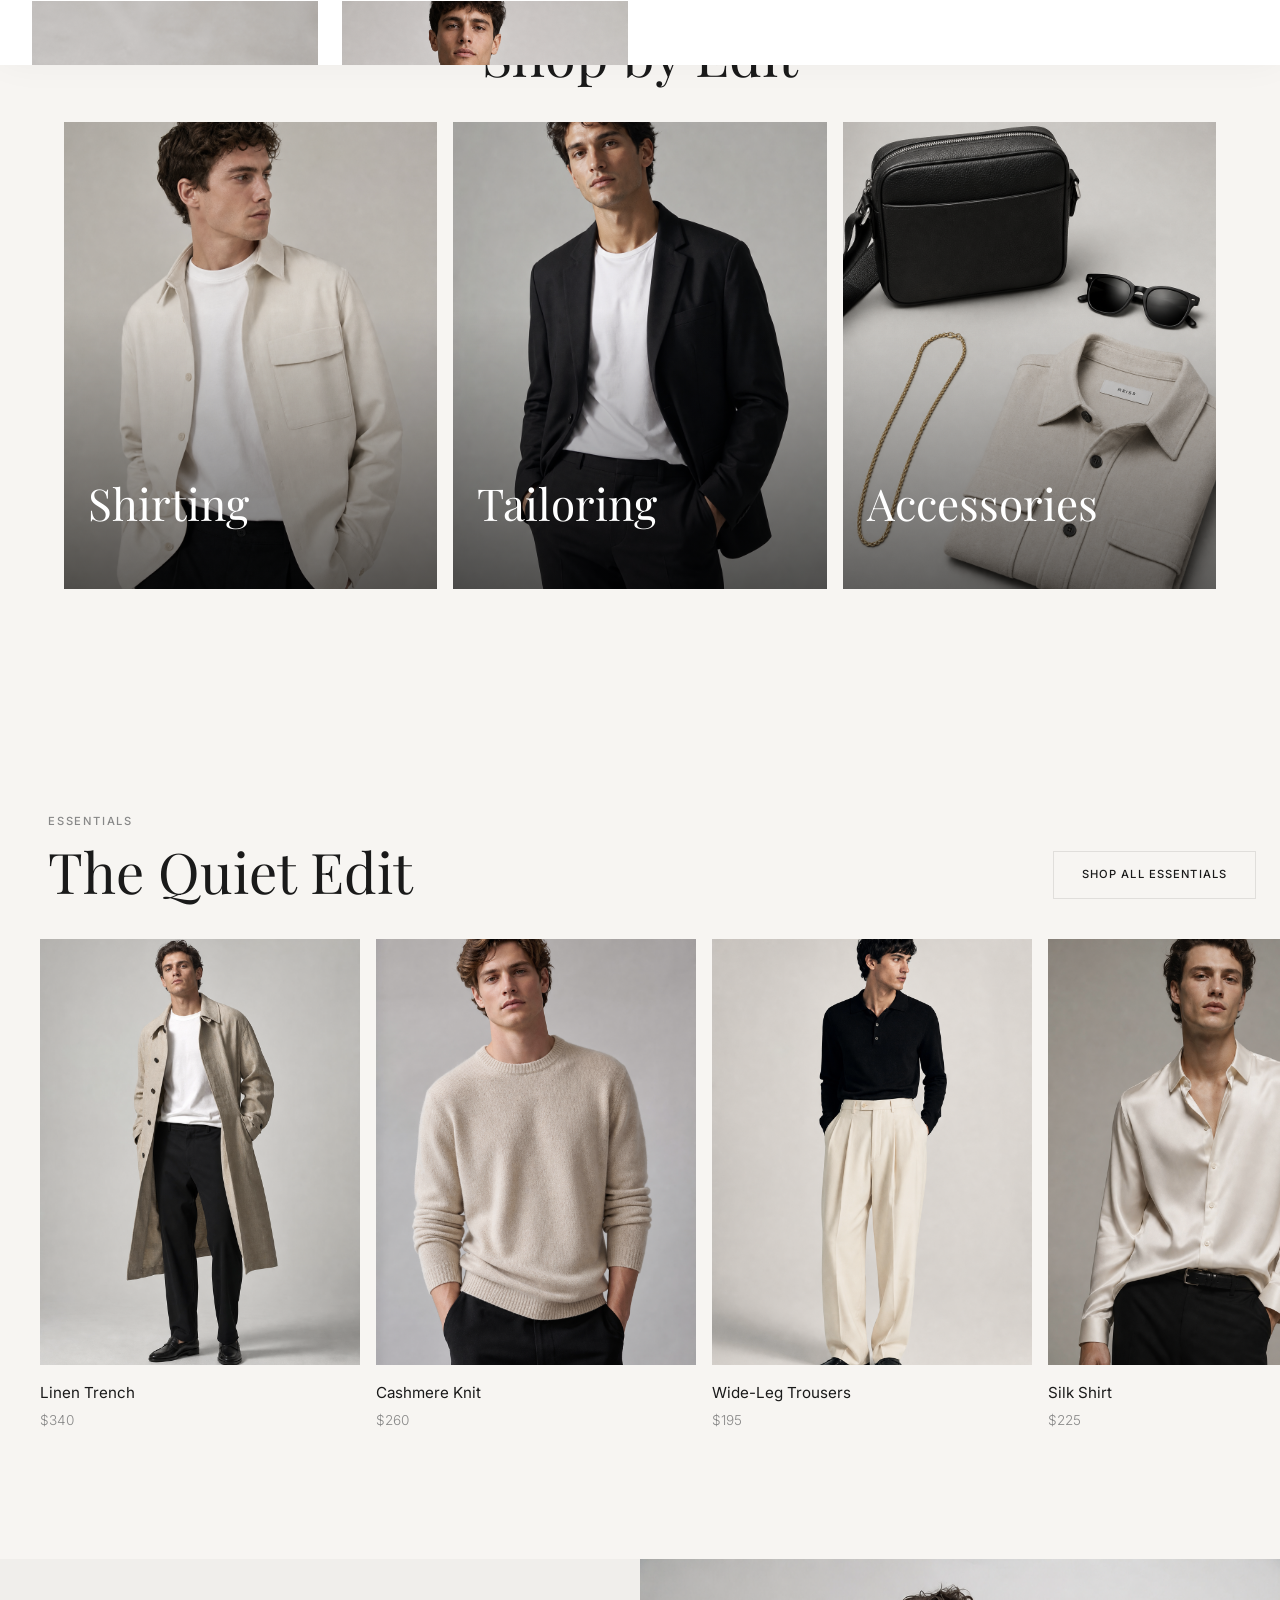
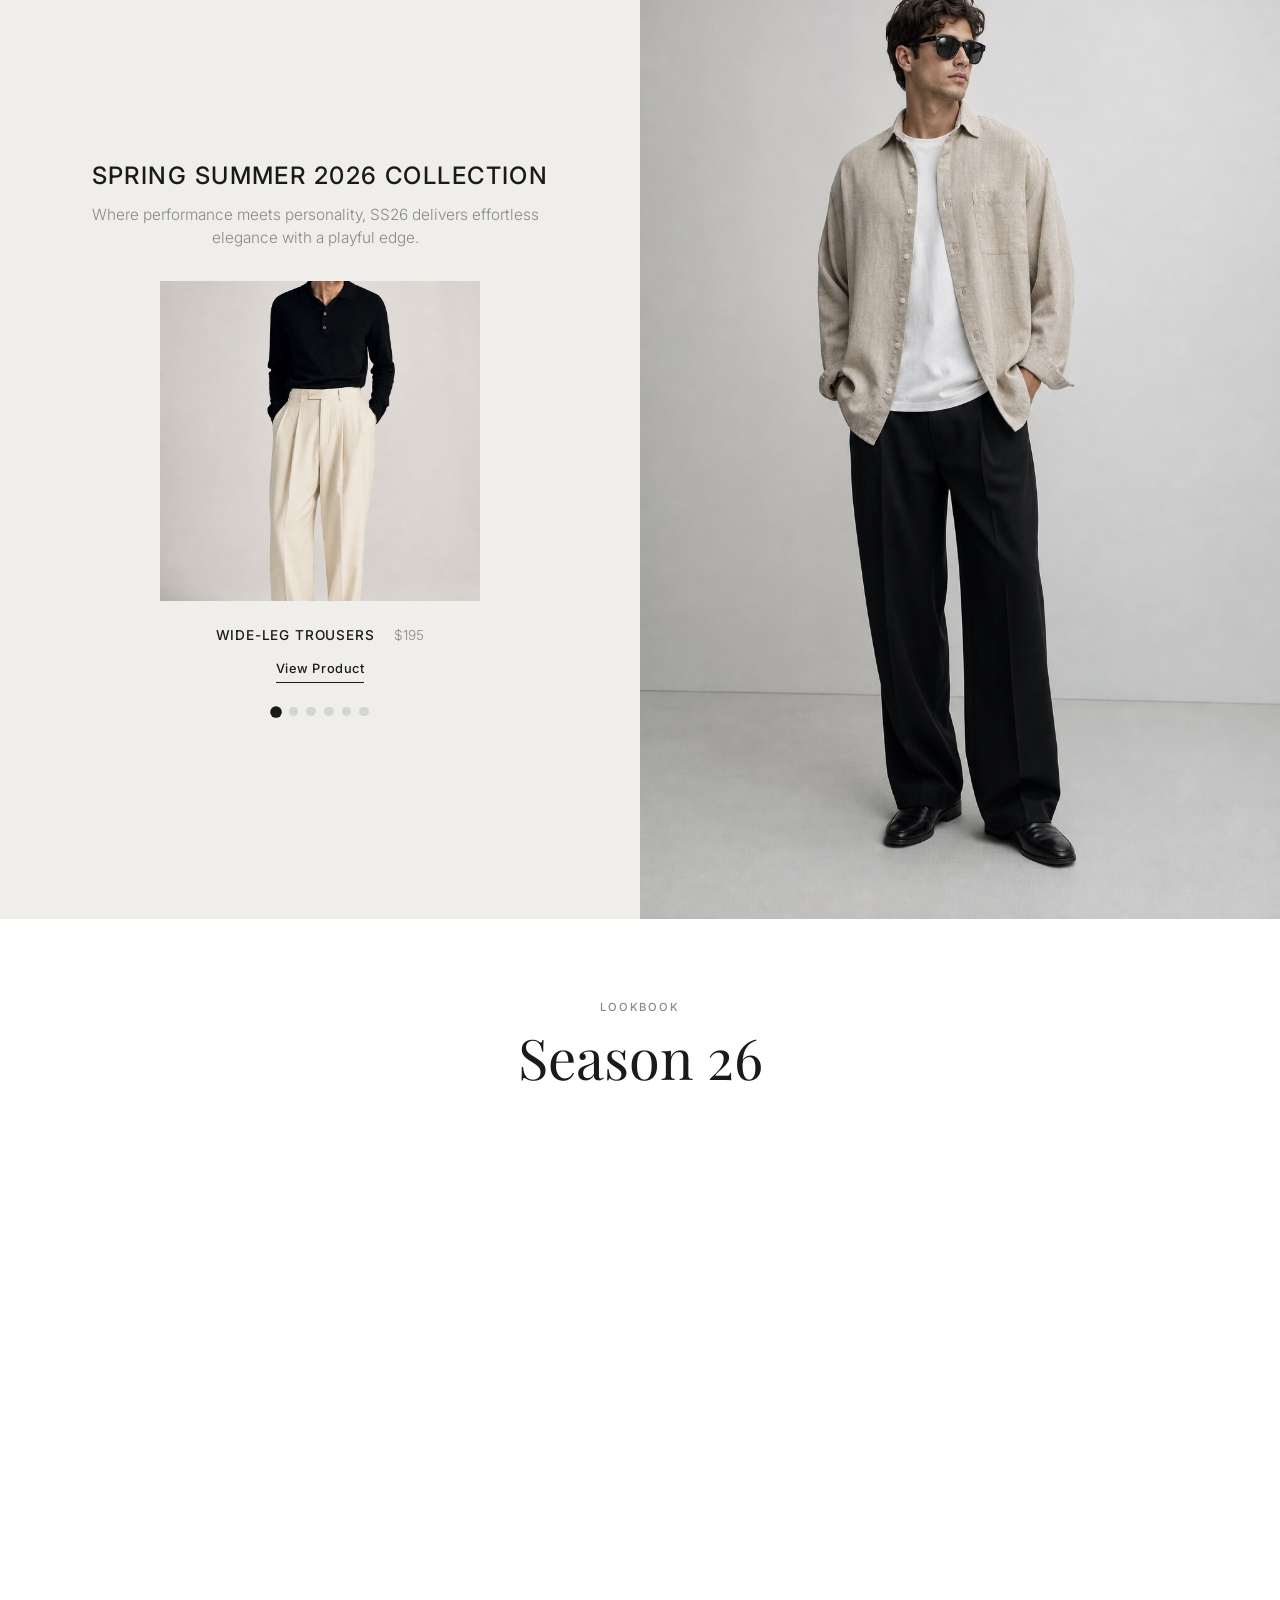
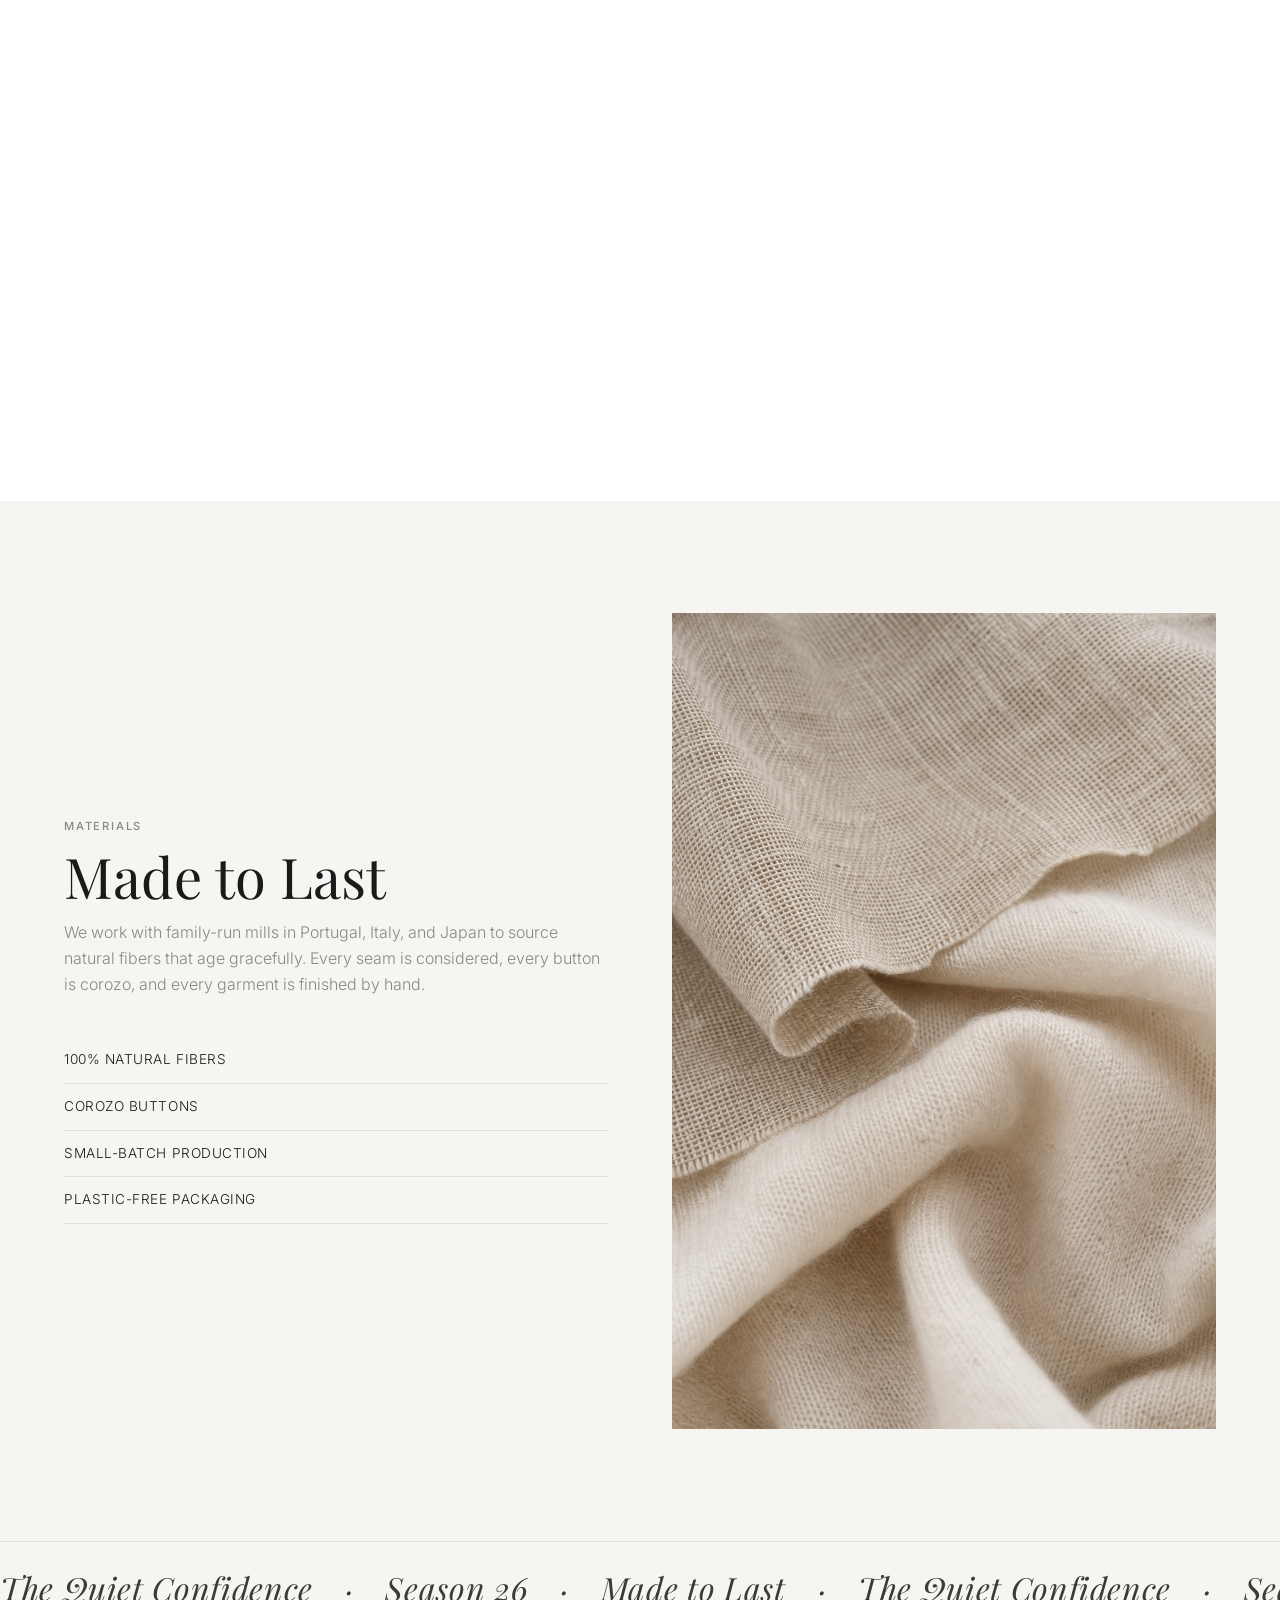
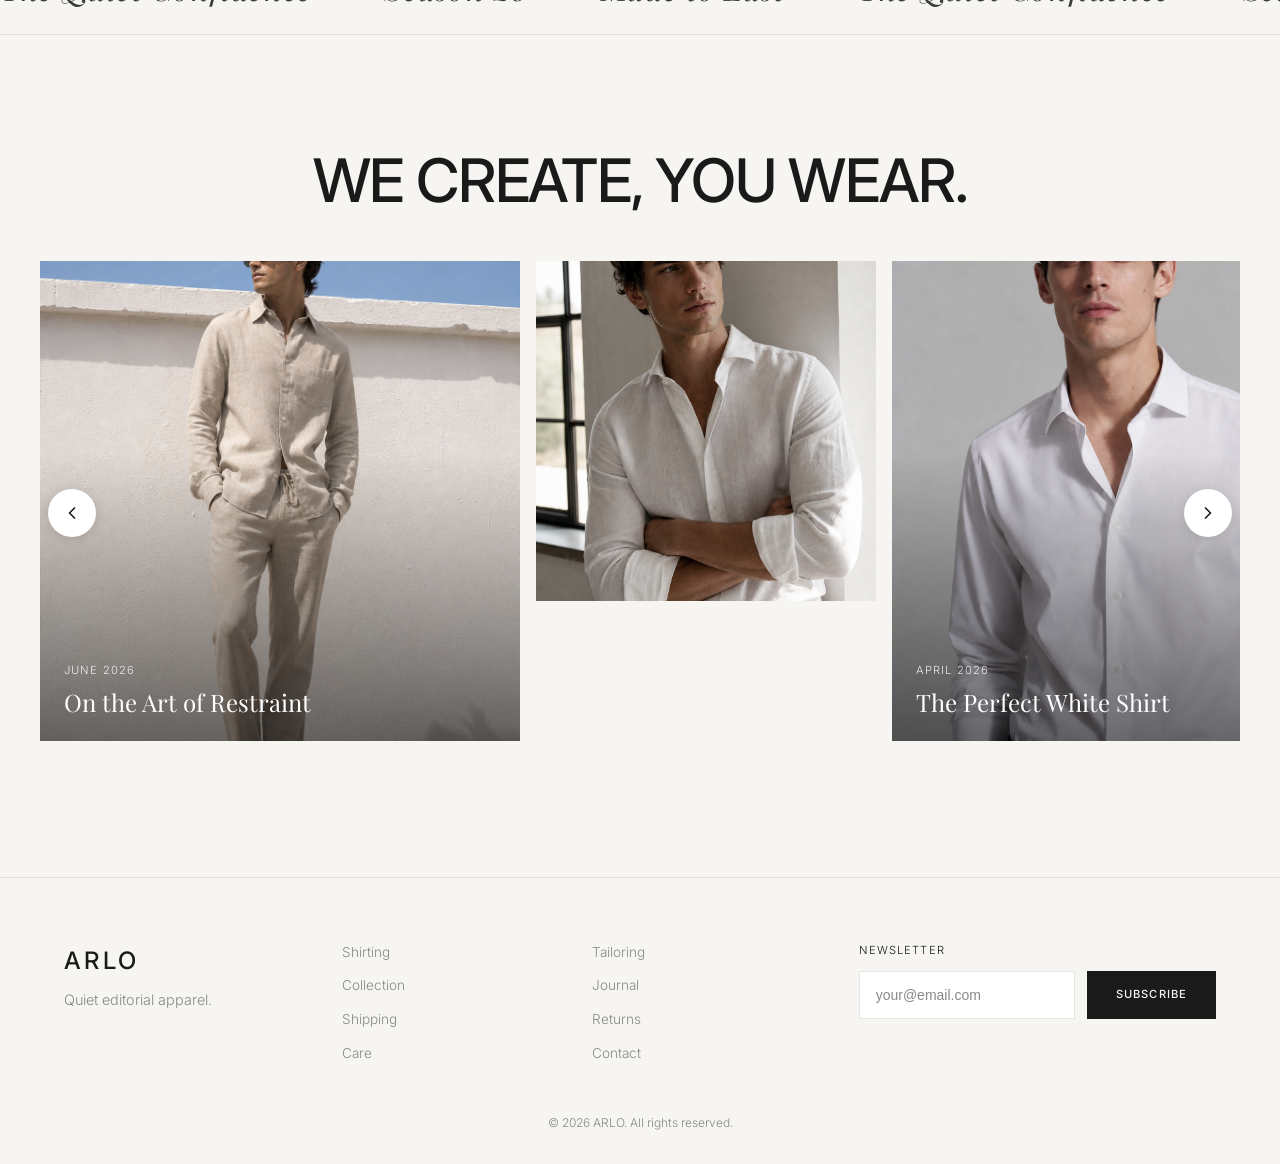
==== commit e824de05: "feat(arlo): update hero assets and unify fonts; feat(vox): replace hero image" ====
--- a/01-arlo-editorial/index.html
+++ b/01-arlo-editorial/index.html
@@ -30,7 +30,7 @@
     <section class="hero-carousel" aria-label="Hero" aria-roledescription="carousel" aria-live="polite">
       <div class="hero-carousel__track">
         <div class="hero-slide is-active">
-          <img class="hero-slide__media" src="/generated-assets/arlo/arlo-hero.png" alt="Shop Collection" />
+          <img class="hero-slide__media" src="/generated-assets/arlo/hero-1.png" alt="Shop Collection" />
           <div class="hero-slide__content">
             <h2 class="hero-slide__title">The Season Ahead</h2>
             <p class="hero-slide__subtitle">Quiet essentials built to last</p>
@@ -38,7 +38,7 @@
           </div>
         </div>
         <div class="hero-slide">
-          <img class="hero-slide__media" src="/generated-assets/arlo/arlo-cat-shirting.png" alt="Shop Shirting" />
+          <img class="hero-slide__media" src="/generated-assets/arlo/hero-2.png" alt="Shop Shirting" />
           <div class="hero-slide__content">
             <h2 class="hero-slide__title">The Perfect Shirt</h2>
             <p class="hero-slide__subtitle">Structure, ease, and natural fiber</p>
@@ -46,7 +46,7 @@
           </div>
         </div>
         <div class="hero-slide">
-          <img class="hero-slide__media" src="/generated-assets/arlo/arlo-cat-tailoring.png" alt="Shop Tailoring" />
+          <img class="hero-slide__media" src="/generated-assets/arlo/hero-3.png" alt="Shop Tailoring" />
           <div class="hero-slide__content">
             <h2 class="hero-slide__title">Modern Tailoring</h2>
             <p class="hero-slide__subtitle">Limited run, made to measure</p>
--- a/01-arlo-editorial/styles.css
+++ b/01-arlo-editorial/styles.css
@@ -233,6 +233,7 @@
   text-shadow: 0 2px 16px rgba(0,0,0,0.45);
 }
 .hero-slide__subtitle {
+  font-family: var(--font-sans);
   font-size: clamp(0.9rem, 1.5vw, 1.15rem);
   font-weight: 300;
   margin: 0 0 1.25rem;
@@ -241,6 +242,7 @@
 .hero-slide__cta {
   display: inline-block;
   padding: 0.875rem 1.75rem;
+  font-family: var(--font-sans);
   font-size: 0.7rem;
   font-weight: 500;
   letter-spacing: 0.1em;
@@ -644,7 +646,7 @@
   .collection-showcase { grid-template-columns: 1fr 1fr; }
   .collection-showcase__product { padding: 4rem 2rem; }
   .collection-showcase__model { min-height: auto; }
-  .lookbook__grid { grid-template-columns: repeat(2, 1fr); }
+  .lookbook__grid { grid-template-columns: repeat(3, 1fr); }
   .lookbook__item--wide { grid-column: span 2; }
   .lookbook__item--tall { grid-row: span 2; }
   .craft__inner { grid-template-columns: 1fr 1fr; gap: 4rem; align-items: center; }
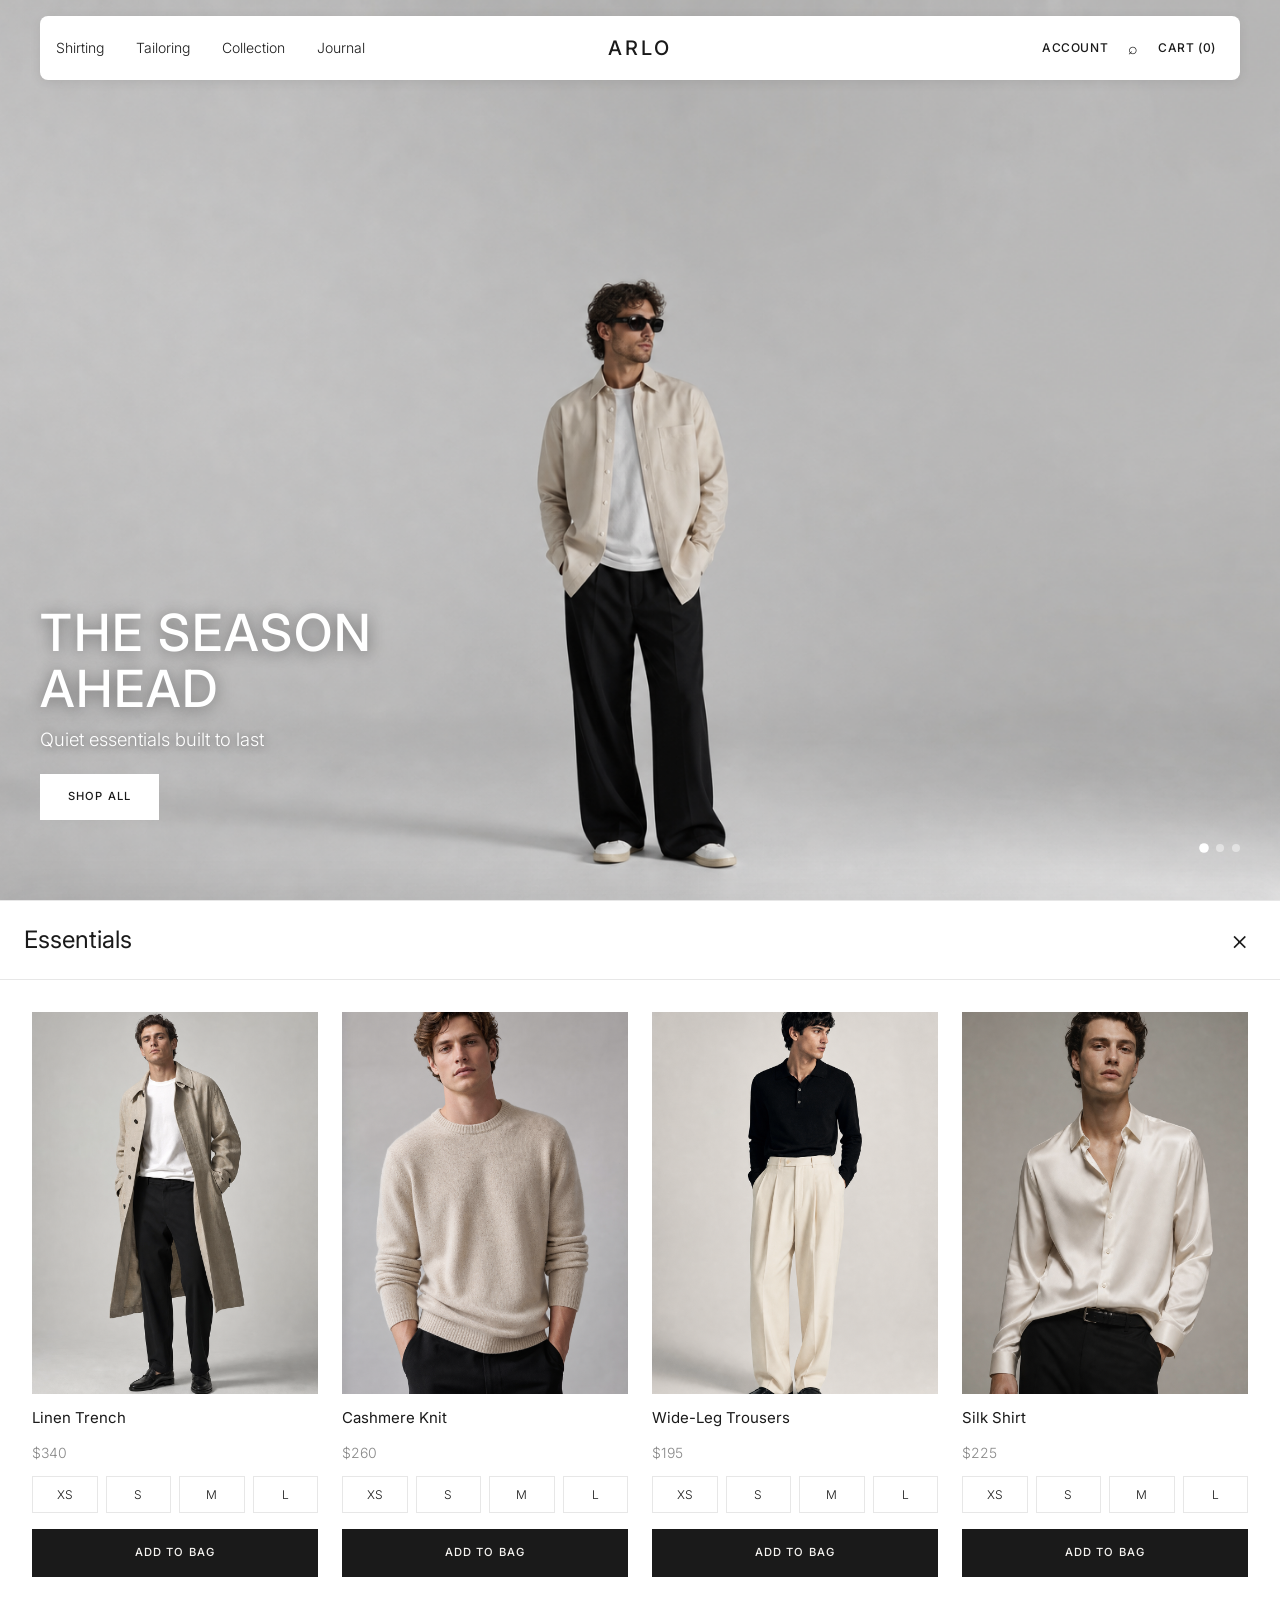
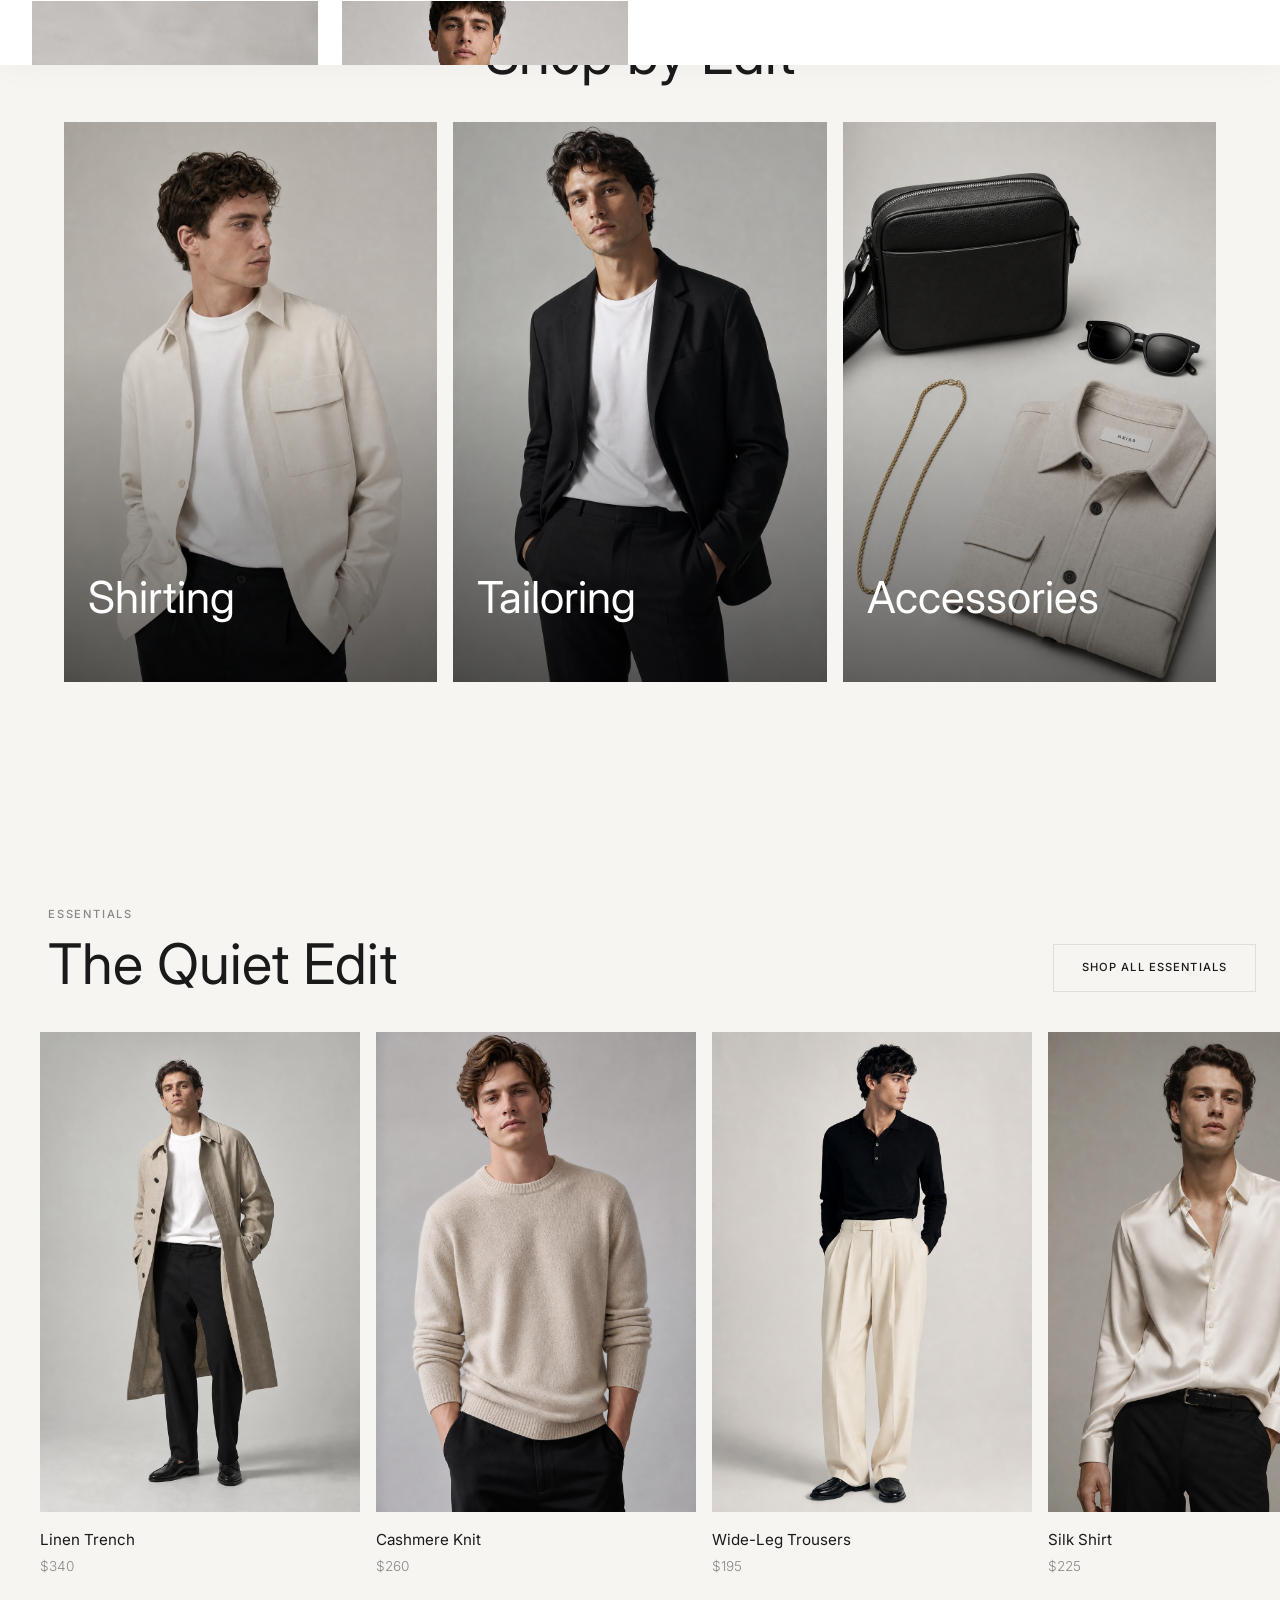
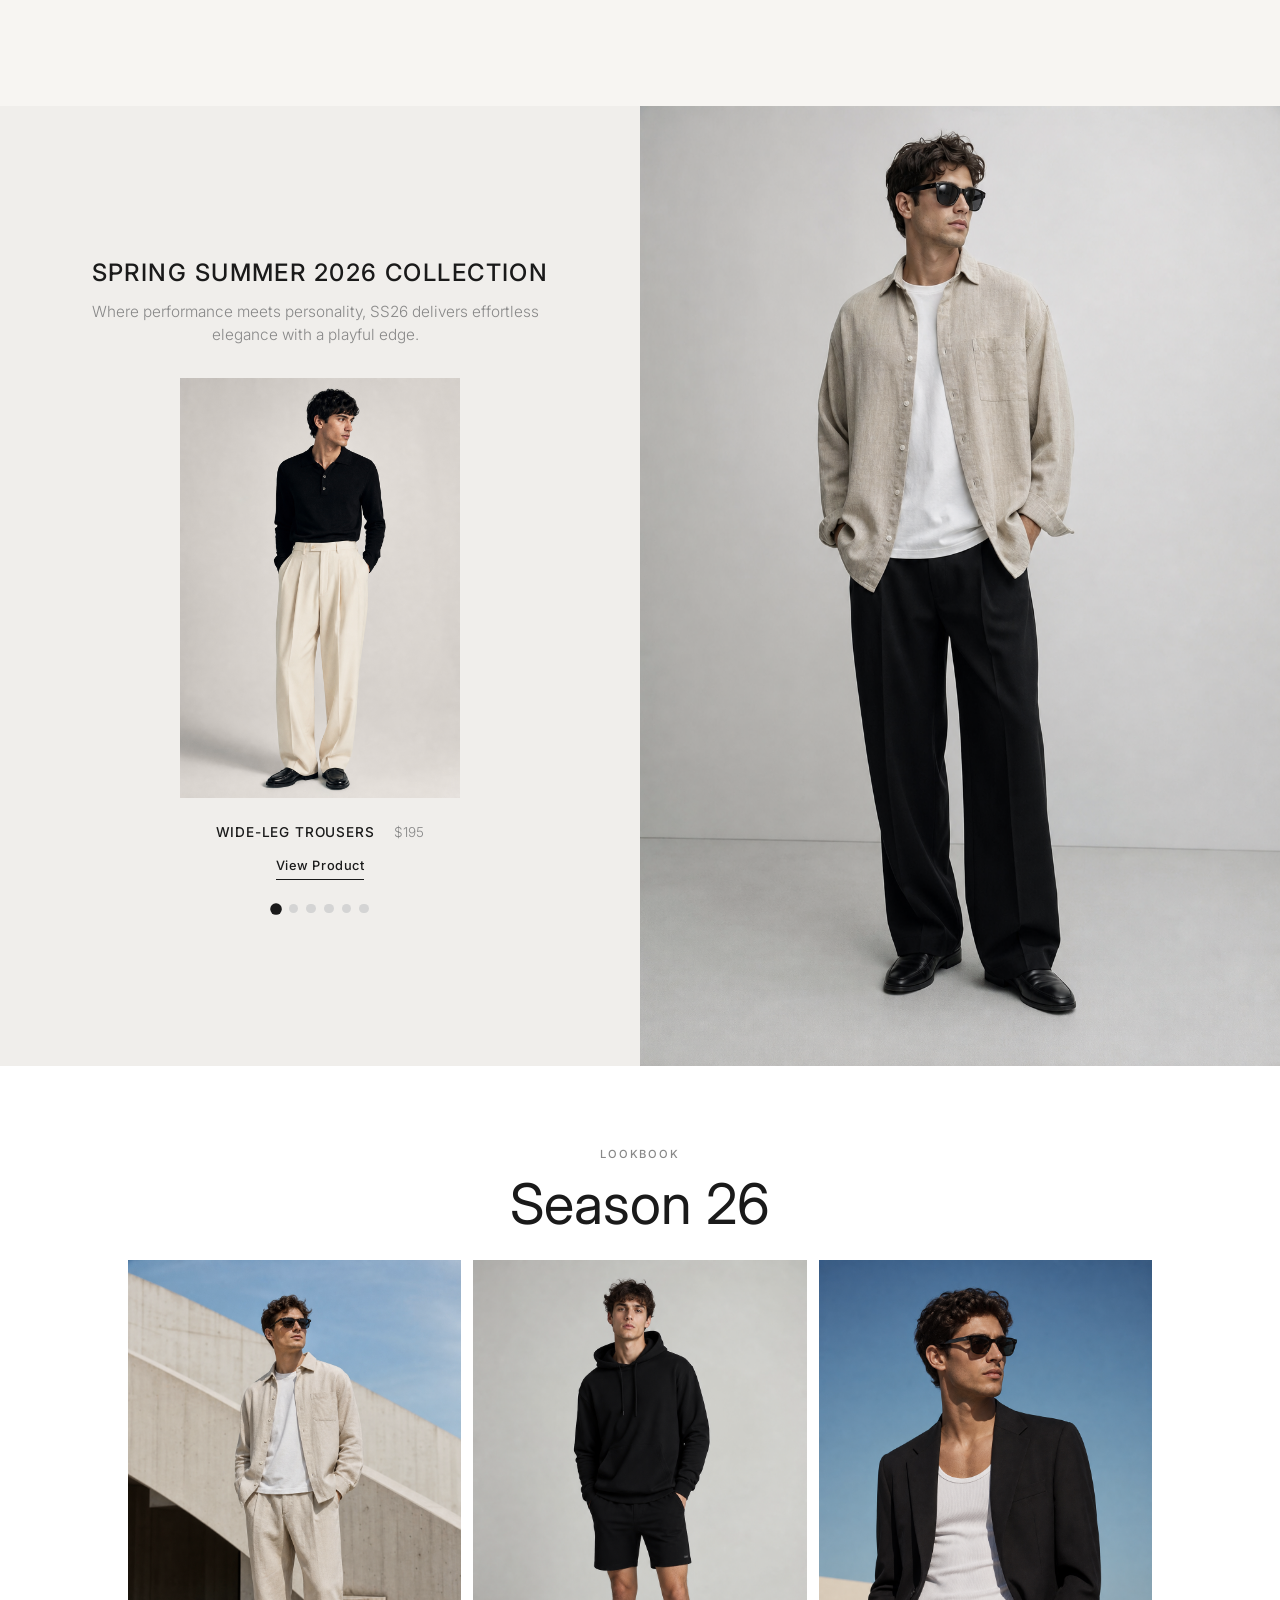
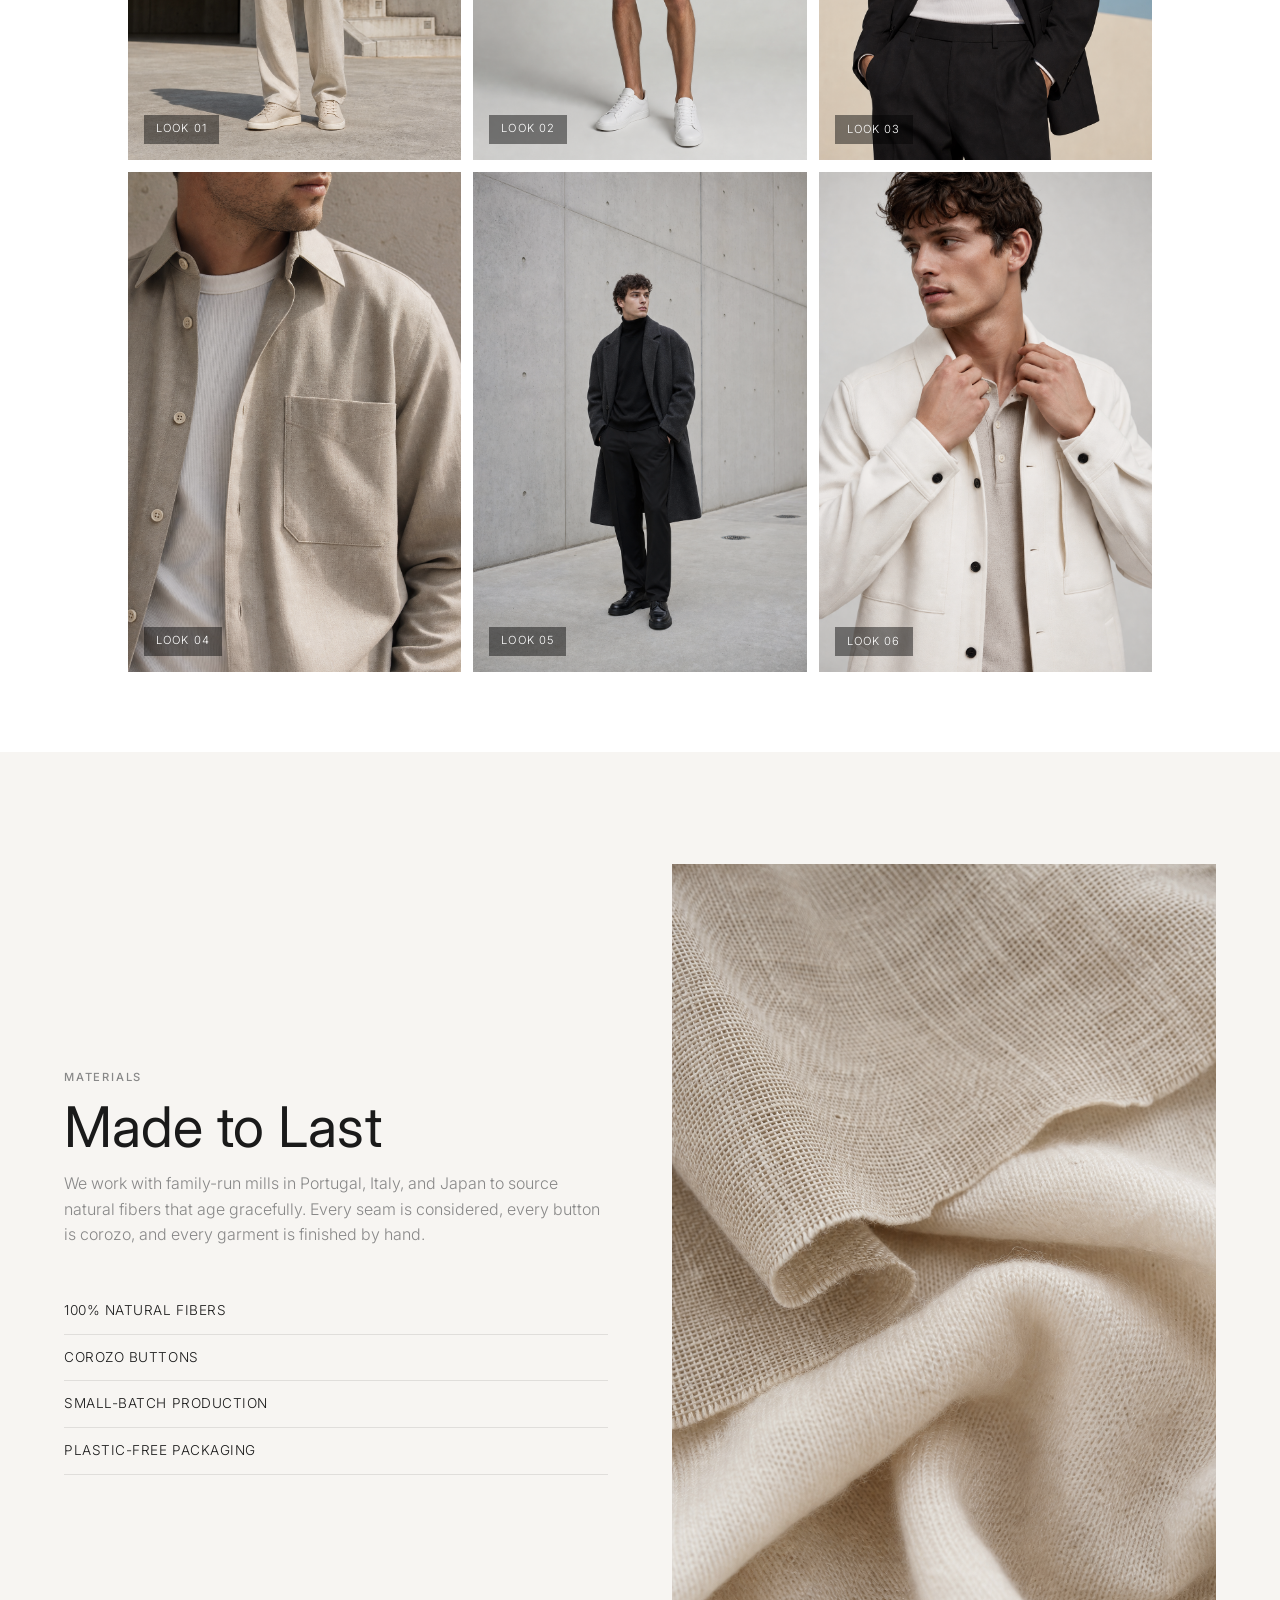
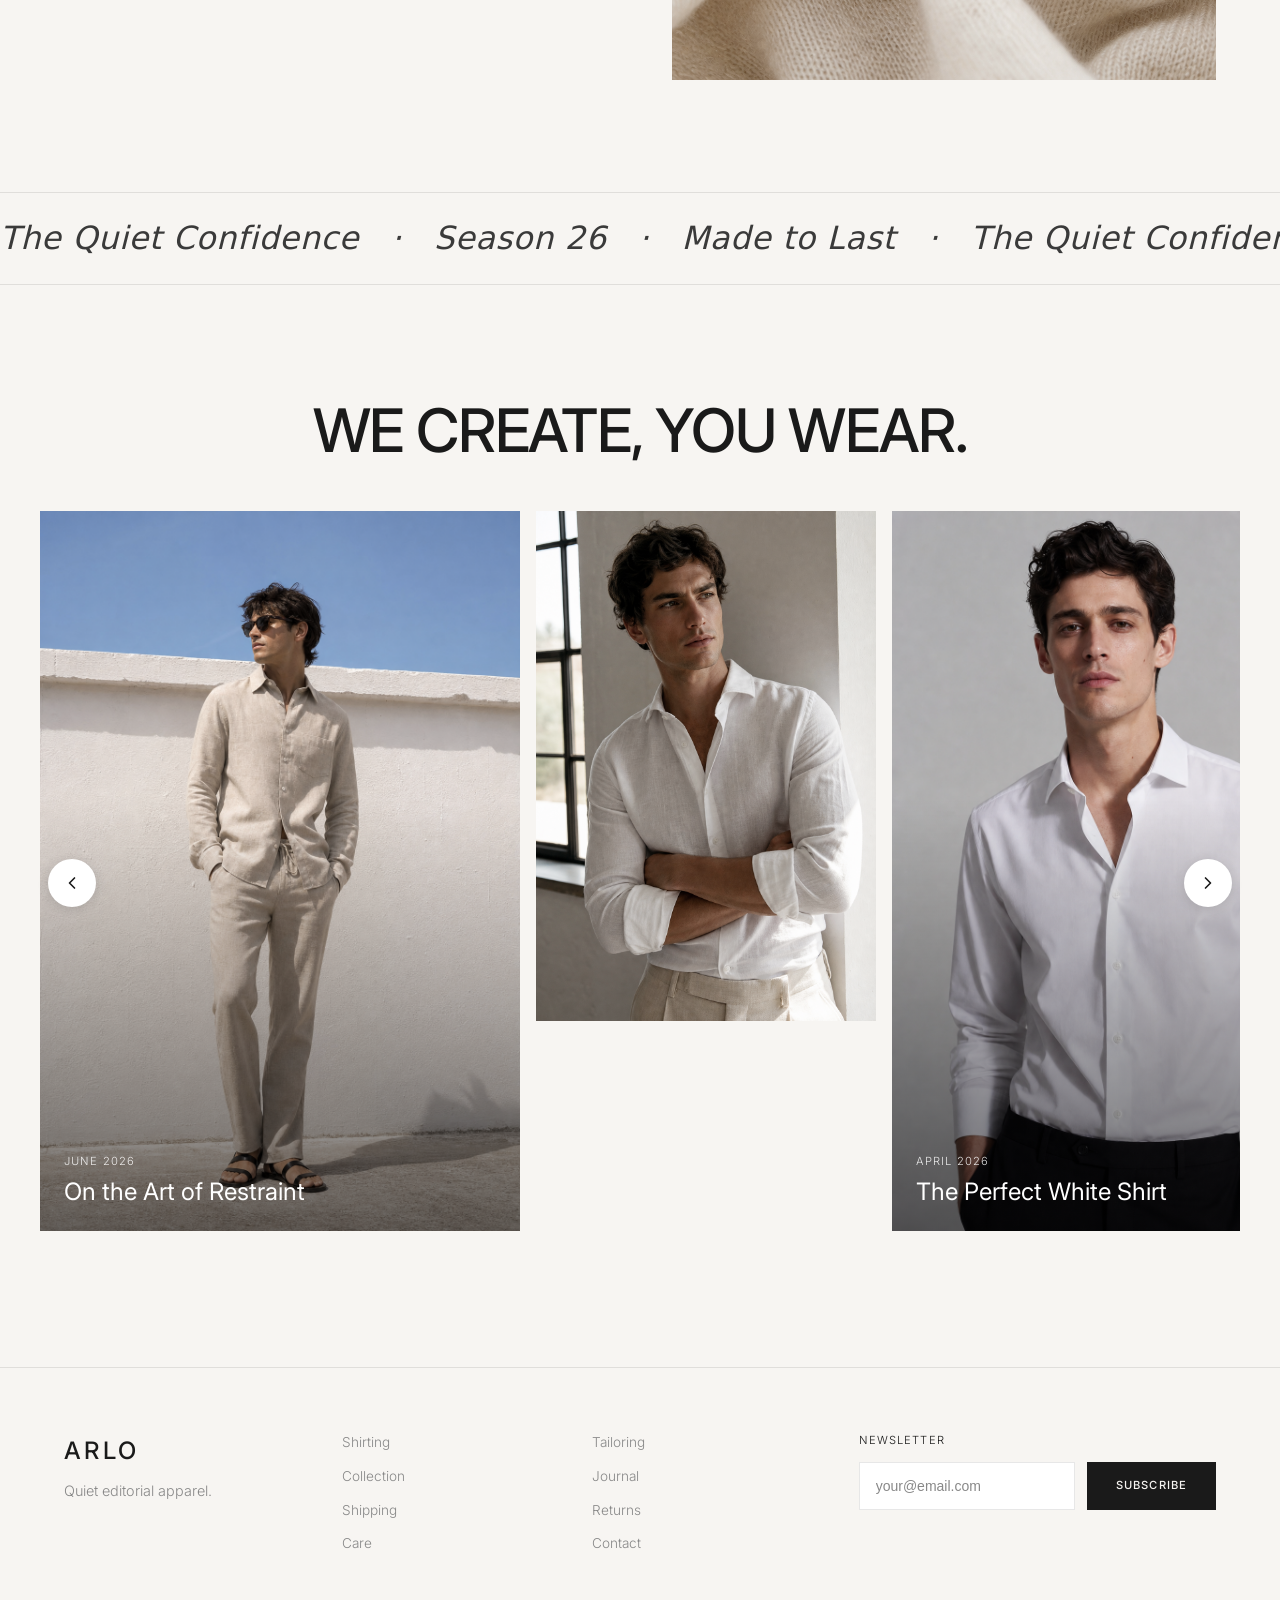
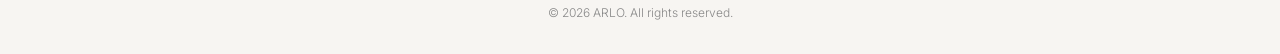
==== commit cfe71302: "feat(arlo): fix lookbook grid + all image ratios - Lookbook: 6 items (Look 01-06) in clean 3×2 grid " ====
--- a/01-arlo-editorial/index.html
+++ b/01-arlo-editorial/index.html
@@ -30,7 +30,7 @@
     <section class="hero-carousel" aria-label="Hero" aria-roledescription="carousel" aria-live="polite">
       <div class="hero-carousel__track">
         <div class="hero-slide is-active">
-          <img class="hero-slide__media" src="/generated-assets/arlo/hero-1.png" alt="Shop Collection" />
+          <img class="hero-slide__media" src="/generated-assets/arlo/hero-new-1.png" alt="Shop Collection" />
           <div class="hero-slide__content">
             <h2 class="hero-slide__title">The Season Ahead</h2>
             <p class="hero-slide__subtitle">Quiet essentials built to last</p>
@@ -38,7 +38,7 @@
           </div>
         </div>
         <div class="hero-slide">
-          <img class="hero-slide__media" src="/generated-assets/arlo/hero-2.png" alt="Shop Shirting" />
+          <img class="hero-slide__media" src="/generated-assets/arlo/hero-new-2.png" alt="Shop Shirting" />
           <div class="hero-slide__content">
             <h2 class="hero-slide__title">The Perfect Shirt</h2>
             <p class="hero-slide__subtitle">Structure, ease, and natural fiber</p>
@@ -46,7 +46,7 @@
           </div>
         </div>
         <div class="hero-slide">
-          <img class="hero-slide__media" src="/generated-assets/arlo/hero-3.png" alt="Shop Tailoring" />
+          <img class="hero-slide__media" src="/generated-assets/arlo/hero-new-3.png" alt="Shop Tailoring" />
           <div class="hero-slide__content">
             <h2 class="hero-slide__title">Modern Tailoring</h2>
             <p class="hero-slide__subtitle">Limited run, made to measure</p>
@@ -187,7 +187,7 @@
         <h2 id="lookbook-heading" class="section-title">Season 26</h2>
       </div>
       <div class="lookbook__grid">
-        <figure class="lookbook__item lookbook__item--tall">
+        <figure class="lookbook__item">
           <img src="/generated-assets/arlo/arlo-look-1.png" alt="Look 1" />
           <figcaption>Look 01</figcaption>
         </figure>
@@ -199,9 +199,17 @@
           <img src="/generated-assets/arlo/arlo-look-3.png" alt="Look 3" />
           <figcaption>Look 03</figcaption>
         </figure>
-        <figure class="lookbook__item lookbook__item--wide">
+        <figure class="lookbook__item">
           <img src="/generated-assets/arlo/arlo-look-4.png" alt="Look 4" />
           <figcaption>Look 04</figcaption>
+        </figure>
+        <figure class="lookbook__item">
+          <img src="/generated-assets/arlo/arlo-look-5.png" alt="Look 5" />
+          <figcaption>Look 05</figcaption>
+        </figure>
+        <figure class="lookbook__item">
+          <img src="/generated-assets/arlo/arlo-look-6.png" alt="Look 6" />
+          <figcaption>Look 06</figcaption>
         </figure>
       </div>
     </section>
--- a/01-arlo-editorial/styles.css
+++ b/01-arlo-editorial/styles.css
@@ -176,7 +176,7 @@
 /* Shared section header */
 .section-header { padding: 0 1.5rem 2.5rem; text-align: center; }
 .section-title {
-  font-family: var(--font-serif); font-size: clamp(2rem, 5vw, 3.5rem);
+  font-family: var(--font-sans); font-size: clamp(2rem, 5vw, 3.5rem);
   font-weight: 400; line-height: 1; margin: 0;
 }
 .eyebrow {
@@ -212,6 +212,7 @@
   width: 100%;
   height: 100%;
   object-fit: cover;
+  object-position: center 65%;
   filter: grayscale(15%);
 }
 .hero-slide__content {
@@ -287,7 +288,7 @@
   font-size: 0.7rem; letter-spacing: 0.16em; text-transform: uppercase; color: var(--muted); margin: 0 0 1.5rem;
 }
 .manifesto__quote {
-  font-family: var(--font-serif); font-size: clamp(1.75rem, 5vw, 3.25rem);
+  font-family: var(--font-sans); font-size: clamp(1.75rem, 5vw, 3.25rem);
   font-weight: 400; line-height: 1.15; margin: 0 0 1.5rem;
 }
 .manifesto__sig { font-size: 0.9rem; color: var(--muted); margin: 0; }
@@ -298,7 +299,7 @@
   display: grid; gap: 1rem; max-width: 72rem; margin: 0 auto;
 }
 .category-card {
-  position: relative; display: block; aspect-ratio: 4 / 5; overflow: hidden;
+  position: relative; display: block; aspect-ratio: 2 / 3; overflow: hidden;
 }
 .category-card img {
   width: 100%; height: 100%; object-fit: cover; filter: grayscale(25%);
@@ -312,7 +313,7 @@
   color: #fff;
 }
 .category-card__title {
-  font-family: var(--font-serif); font-size: clamp(1.75rem, 4vw, 2.75rem);
+  font-family: var(--font-sans); font-size: clamp(1.75rem, 4vw, 2.75rem);
   font-weight: 400; margin-bottom: 0.5rem;
 }
 .category-card__cta {
@@ -337,7 +338,7 @@
   flex: 0 0 75%; scroll-snap-align: start; max-width: 280px;
 }
 .feature-product__media {
-  aspect-ratio: 3 / 4; overflow: hidden; margin-bottom: 1rem;
+  aspect-ratio: 2 / 3; overflow: hidden; margin-bottom: 1rem;
   background: var(--surface);
 }
 .feature-product__media img {
@@ -381,12 +382,14 @@
 }
 .collection-showcase__stage {
   width: 100%;
-  max-width: 320px;
+  max-width: 280px;
   margin-bottom: 1.5rem;
+  aspect-ratio: 2 / 3;
+  overflow: hidden;
 }
 .collection-showcase__stage img {
   width: 100%;
-  aspect-ratio: 1 / 1;
+  height: 100%;
   object-fit: cover;
   filter: grayscale(10%);
 }
@@ -437,7 +440,7 @@
   transform: scale(1.15);
 }
 .collection-showcase__model {
-  min-height: 50vh;
+  aspect-ratio: 2 / 3;
   overflow: hidden;
 }
 .collection-showcase__model img {
@@ -453,7 +456,7 @@
 .lookbook__grid {
   display: grid; gap: 0.75rem; max-width: 64rem; margin: 0 auto;
 }
-.lookbook__item { position: relative; margin: 0; overflow: hidden; max-height: 28rem; }
+.lookbook__item { position: relative; margin: 0; overflow: hidden; aspect-ratio: 2 / 3; }
 .lookbook__item img { width: 100%; height: 100%; object-fit: cover; filter: grayscale(15%); }
 .lookbook__item figcaption {
   position: absolute; left: 1rem; bottom: 1rem;
@@ -471,7 +474,8 @@
   font-size: 0.85rem; letter-spacing: 0.04em; text-transform: uppercase;
 }
 .craft__list li { padding: 0.75rem 0; border-bottom: 1px solid var(--border); }
-.craft__media img { width: 100%; height: 28rem; object-fit: cover; filter: grayscale(15%); }
+.craft__media { aspect-ratio: 2 / 3; overflow: hidden; }
+.craft__media img { width: 100%; height: 100%; object-fit: cover; filter: grayscale(15%); }
 
 /* Marquee */
 .marquee {
@@ -480,7 +484,7 @@
 }
 .marquee-track {
   display: flex; gap: 2rem; width: max-content;
-  font-family: var(--font-serif); font-size: clamp(1.25rem, 3vw, 2rem);
+  font-family: var(--font-sans); font-size: clamp(1.25rem, 3vw, 2rem);
   font-style: italic; letter-spacing: 0.02em; white-space: nowrap;
   animation: marquee 24s linear infinite;
 }
@@ -526,7 +530,7 @@
 .journal-card--narrow { width: clamp(220px, 28vw, 340px); }
 .journal-card img {
   width: 100%;
-  aspect-ratio: 1 / 1;
+  aspect-ratio: 2 / 3;
   object-fit: cover;
   filter: grayscale(15%);
   display: block;
@@ -549,7 +553,7 @@
   margin: 0 0 0.5rem;
 }
 .journal-card__overlay h3 {
-  font-family: var(--font-serif);
+  font-family: var(--font-sans);
   font-size: 1.5rem;
   font-weight: 400;
   margin: 0;
@@ -620,7 +624,7 @@
   position: sticky; top: 0; display: flex; align-items: center; justify-content: space-between;
   padding: 1.25rem 1.5rem; background: var(--surface); border-bottom: 1px solid var(--border); z-index: 1;
 }
-.drawer-header h2 { font-family: var(--font-serif); font-size: 1.5rem; font-weight: 400; margin: 0; }
+.drawer-header h2 { font-family: var(--font-sans); font-size: 1.5rem; font-weight: 400; margin: 0; }
 .drawer-close { background: transparent; border: none; color: var(--text); font-size: 1.75rem; line-height: 1; padding: 0.25rem 0.5rem; }
 .drawer-grid { display: grid; gap: 1.5rem; padding: 1.5rem; }
 .product-card { display: grid; gap: 0.75rem; }
@@ -645,10 +649,8 @@
   .feature-product { flex: 0 0 45%; }
   .collection-showcase { grid-template-columns: 1fr 1fr; }
   .collection-showcase__product { padding: 4rem 2rem; }
-  .collection-showcase__model { min-height: auto; }
+  .collection-showcase__model { aspect-ratio: 2 / 3; }
   .lookbook__grid { grid-template-columns: repeat(3, 1fr); }
-  .lookbook__item--wide { grid-column: span 2; }
-  .lookbook__item--tall { grid-row: span 2; }
   .craft__inner { grid-template-columns: 1fr 1fr; gap: 4rem; align-items: center; }
   .craft__media img { height: 100%; min-height: 32rem; }
   .journal__arrow { display: flex; }
